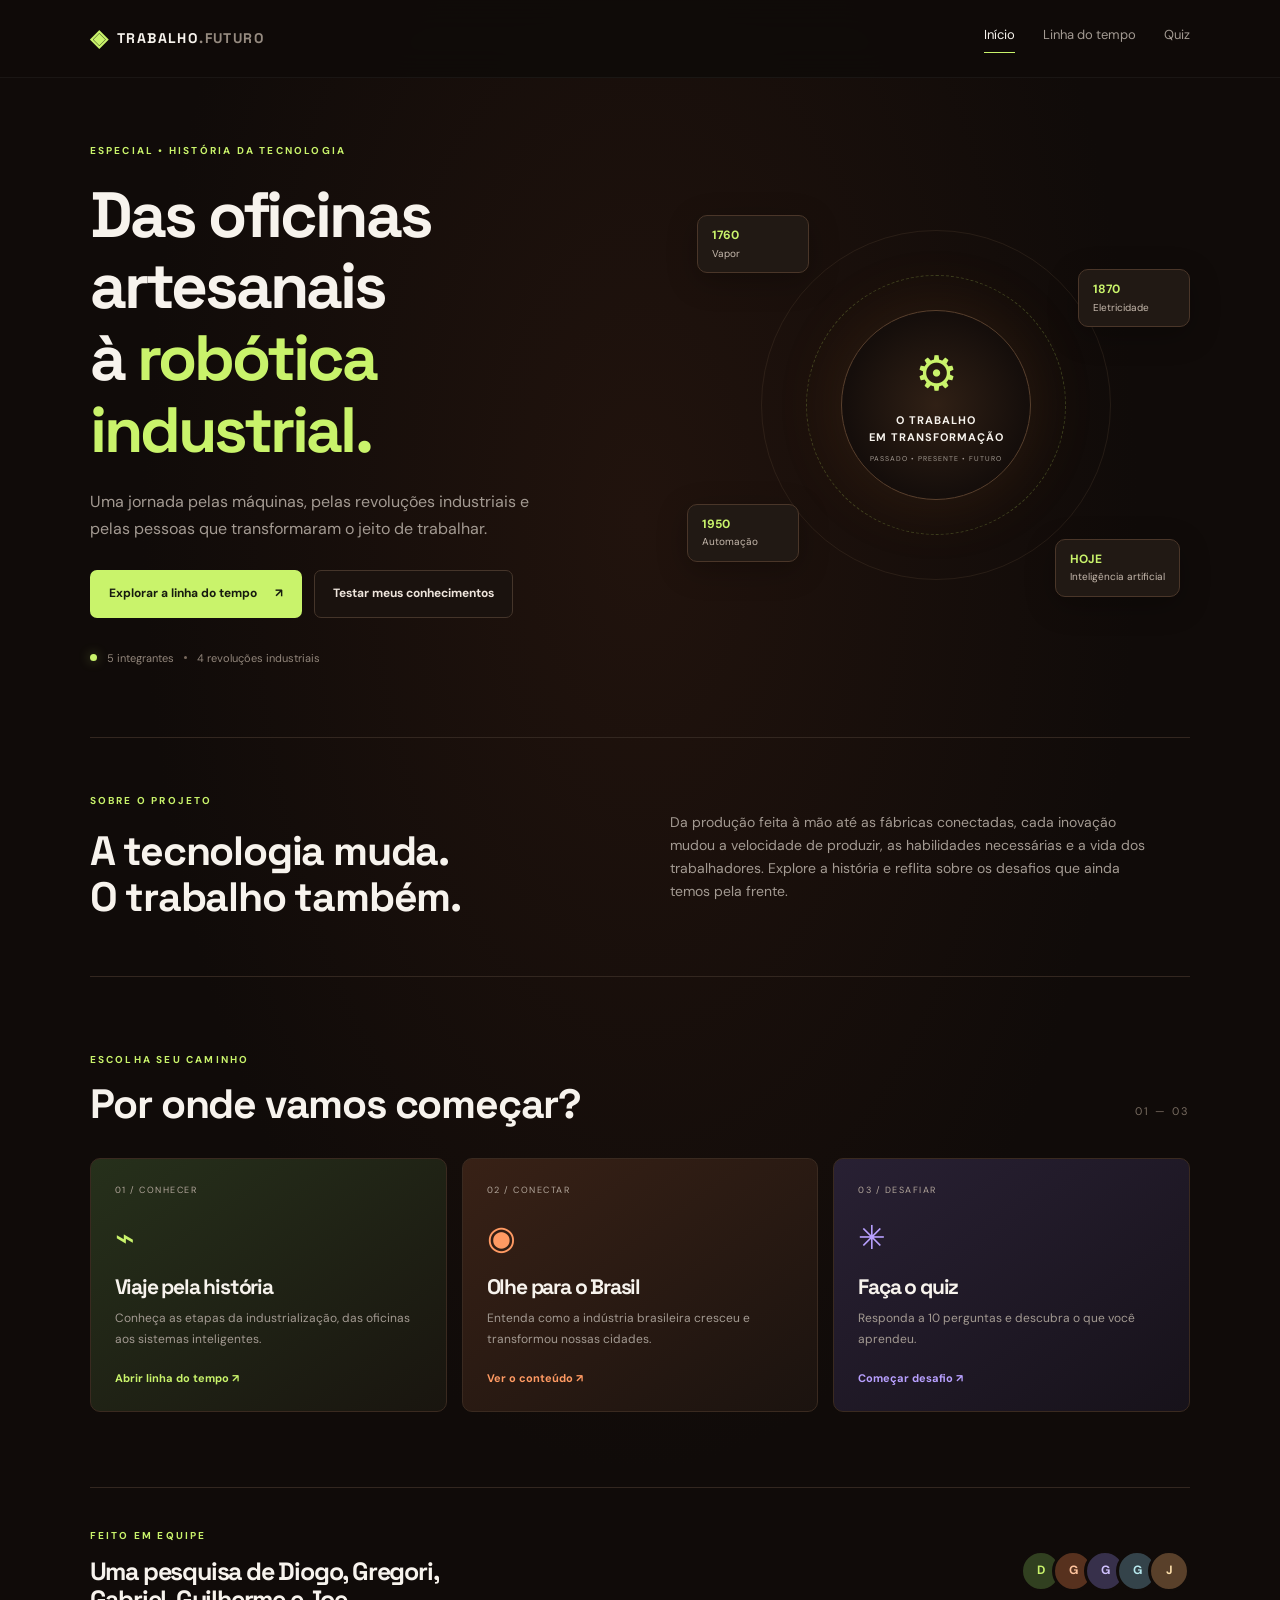
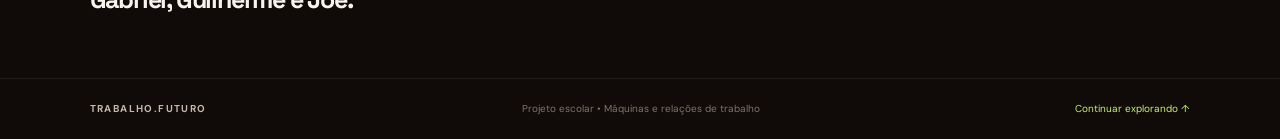
==== site_industrializacao/index.html @ 3a95a301 "fefefefe" ====
<!DOCTYPE html>
<html lang="pt-br">
<head>
<meta charset="UTF-8">
<meta name="viewport" content="width=device-width, initial-scale=1.0">
<title>Da Oficina à Robótica — Início</title>
<link rel="stylesheet" href="css/style.css">
</head>
<body>
<header class="topo">
  <a class="marca" href="index.html"><span class="marca-icone">◈</span> TRABALHO<span class="marca-claro">.FUTURO</span></a>
  <nav><a class="selecionado" href="index.html">Início</a><a href="conteudo.html">Linha do tempo</a><a href="quiz.html">Quiz</a></nav>
</header>
<main>
  <section class="hero">
    <div class="hero-texto">
      <p class="sobrelinha">ESPECIAL • HISTÓRIA DA TECNOLOGIA</p>
      <h1>Das oficinas artesanais<br>à <span>robótica industrial.</span></h1>
      <p class="subtitulo">Uma jornada pelas máquinas, pelas revoluções industriais e pelas pessoas que transformaram o jeito de trabalhar.</p>
      <div class="acoes"><a class="botao principal" href="conteudo.html">Explorar a linha do tempo <span>↗</span></a><a class="botao discreto" href="quiz.html">Testar meus conhecimentos</a></div>
      <div class="mini-info"><span class="ponto-verde"></span> 5 integrantes <i></i> 4 revoluções industriais</div>
    </div>
    <div class="orbita">
      <div class="anel anel-1"></div><div class="anel anel-2"></div>
      <div class="orbita-centro"><span class="simbolo">⚙</span><strong>O TRABALHO<br>EM TRANSFORMAÇÃO</strong><small>PASSADO • PRESENTE • FUTURO</small></div>
      <div class="orbita-item item-a"><b>1760</b><span>Vapor</span></div>
      <div class="orbita-item item-b"><b>1870</b><span>Eletricidade</span></div>
      <div class="orbita-item item-c"><b>1950</b><span>Automação</span></div>
      <div class="orbita-item item-d"><b>HOJE</b><span>Inteligência artificial</span></div>
    </div>
  </section>
  <section class="bloco-intro">
    <div><p class="sobrelinha">SOBRE O PROJETO</p><h2>A tecnologia muda.<br>O trabalho também.</h2></div>
    <p class="texto-longo">Da produção feita à mão até as fábricas conectadas, cada inovação mudou a velocidade de produzir, as habilidades necessárias e a vida dos trabalhadores. Explore a história e reflita sobre os desafios que ainda temos pela frente.</p>
  </section>
  <section class="selecao">
    <div class="secao-titulo"><div><p class="sobrelinha">ESCOLHA SEU CAMINHO</p><h2>Por onde vamos começar?</h2></div><span class="contador">01 — 03</span></div>
    <div class="cards">
      <a class="card card-verde" href="conteudo.html"><span class="card-num">01 / CONHECER</span><span class="card-icone">⌁</span><h3>Viaje pela história</h3><p>Conheça as etapas da industrialização, das oficinas aos sistemas inteligentes.</p><span class="card-link">Abrir linha do tempo ↗</span></a>
      <a class="card card-laranja" href="conteudo.html#brasil"><span class="card-num">02 / CONECTAR</span><span class="card-icone">◉</span><h3>Olhe para o Brasil</h3><p>Entenda como a indústria brasileira cresceu e transformou nossas cidades.</p><span class="card-link">Ver o conteúdo ↗</span></a>
      <a class="card card-roxo" href="quiz.html"><span class="card-num">03 / DESAFIAR</span><span class="card-icone">✳</span><h3>Faça o quiz</h3><p>Responda a 10 perguntas e descubra o que você aprendeu.</p><span class="card-link">Começar desafio ↗</span></a>
    </div>
  </section>
  <section class="equipe-faixa"><div><p class="sobrelinha">FEITO EM EQUIPE</p><h2>Uma pesquisa de Diogo, Gregori,<br>Gabriel, Guilherme e Joe.</h2></div><div class="iniciais"><span>D</span><span>G</span><span>G</span><span>G</span><span>J</span></div></section>
</main>
<footer><span>TRABALHO.FUTURO</span><span>Projeto escolar • Máquinas e relações de trabalho</span><a href="conteudo.html">Continuar explorando ↑</a></footer>
</body>
</html>
---- site_industrializacao/css/style.css ----
@import url('https://fonts.googleapis.com/css2?family=DM+Sans:wght@400;500;600;700&family=Space+Grotesk:wght@400;500;600;700&display=swap');
:root{--bg:#100b09;--panel:#1a1411;--panel2:#211914;--text:#f7f3ed;--muted:#a39a92;--line:#332720;--green:#c9f36b;--orange:#ff9a63;--purple:#b8a0ff}
*{margin:0;padding:0;box-sizing:border-box}
html{scroll-behavior:smooth}
body{background:radial-gradient(ellipse at 50% 30%,#21130d 0%,var(--bg) 55%);color:var(--text);font-family:'DM Sans',sans-serif;line-height:1.65;min-height:100vh}
a{color:inherit;text-decoration:none}
.topo{height:78px;padding:0 7%;display:flex;align-items:center;justify-content:space-between;border-bottom:1px solid #ffffff0c;position:sticky;top:0;background:#100b09ed;backdrop-filter:blur(16px);z-index:10}
.marca{font-family:'Space Grotesk',sans-serif;font-weight:700;letter-spacing:1.4px;font-size:14px;display:flex;align-items:center;gap:8px}
.marca-icone{color:var(--green);font-size:23px}.marca-claro{color:#968b80;margin-left:-7px}
nav{display:flex;gap:28px}nav a{font-size:13px;color:var(--muted);transition:.2s}nav a:hover,nav a.selecionado{color:var(--text)}nav a.selecionado{border-bottom:1px solid var(--green);padding-bottom:7px}
main{width:min(1120px,86%);margin:0 auto}
.hero{min-height:590px;display:grid;grid-template-columns:1.05fr .95fr;align-items:center;gap:30px;padding:65px 0 70px}
.sobrelinha{color:var(--green);font-size:10px;letter-spacing:2.2px;font-weight:700;margin-bottom:20px}
h1,h2,h3{font-family:'Space Grotesk',sans-serif;line-height:1.12;letter-spacing:-1.2px}
.hero h1{font-size:clamp(40px,5vw,65px);letter-spacing:-2.9px}.hero h1 span,.titulo-conteudo h1 span,.quiz-hero h1 span{color:var(--green)}
.subtitulo{color:var(--muted);font-size:16px;max-width:470px;margin:23px 0 28px}
.acoes{display:flex;gap:12px;flex-wrap:wrap}.botao{display:inline-flex;justify-content:center;align-items:center;gap:18px;padding:13px 18px;border-radius:7px;font-size:12px;font-weight:700;cursor:pointer;transition:transform .2s,background .2s,border-color .2s;border:1px solid transparent}.botao:hover{transform:translateY(-3px)}.principal{background:var(--green);color:#171b0f}.principal:hover{background:#dcff91}.discreto{border-color:#45352a;background:#1a120e;color:#eee5dc}.discreto:hover{border-color:#8c745d}.mini-info{display:flex;align-items:center;gap:10px;color:#92867b;font-size:11px;margin-top:31px}.mini-info i{height:3px;width:3px;border-radius:50%;background:#79695d}.ponto-verde{height:7px;width:7px;background:var(--green);border-radius:50%;box-shadow:0 0 12px #c9f36b66}
.orbita{height:420px;position:relative;display:grid;place-items:center}.anel{position:absolute;border:1px solid #65503a3d;border-radius:50%;aspect-ratio:1}.anel-1{width:350px}.anel-2{width:260px;border-style:dashed;border-color:#c9f36b36}.orbita-centro{height:190px;width:190px;border-radius:50%;display:flex;flex-direction:column;align-items:center;justify-content:center;text-align:center;background:radial-gradient(circle,#302015,#150e0b 68%);border:1px solid #59402d;box-shadow:0 0 70px #d7833220}.simbolo{font-size:48px;color:var(--green);line-height:1.2}.orbita-centro strong{font-size:11px;letter-spacing:1px;line-height:1.5;margin-top:10px}.orbita-centro small{font-size:7px;letter-spacing:1px;color:var(--muted);margin-top:8px}.orbita-item{position:absolute;background:#211914;border:1px solid #4a3629;border-radius:10px;padding:10px 14px;display:flex;flex-direction:column;min-width:112px;box-shadow:0 8px 30px #0004}.orbita-item b{font-size:12px;color:var(--green)}.orbita-item span{font-size:10px;color:#c6b9ad}.item-a{top:20px;left:3%}.item-b{top:74px;right:0}.item-c{bottom:53px;left:1%}.item-d{bottom:18px;right:2%}
.bloco-intro{border-top:1px solid var(--line);border-bottom:1px solid var(--line);padding:55px 0;display:grid;grid-template-columns:1fr 1fr;gap:60px;align-items:center}.bloco-intro h2,.secao-titulo h2,.equipe-faixa h2{font-size:clamp(28px,3.4vw,41px)}.texto-longo{color:var(--muted);font-size:14px;max-width:490px}
.selecao{padding:75px 0}.secao-titulo{display:flex;align-items:end;justify-content:space-between;gap:20px}.secao-titulo .sobrelinha{margin-bottom:13px}.contador{font-size:11px;color:#776b60;letter-spacing:2px;padding-bottom:7px}.cards{display:grid;grid-template-columns:repeat(3,1fr);gap:15px;margin-top:30px}.card{padding:24px;border:1px solid #3a2a20;border-radius:10px;min-height:250px;display:flex;flex-direction:column;transition:transform .25s,border-color .25s,background .25s}.card:hover{transform:translateY(-6px);border-color:#74634a}.card-verde{background:linear-gradient(145deg,#26301b,#19150f)}.card-laranja{background:linear-gradient(145deg,#382116,#1b130f)}.card-roxo{background:linear-gradient(145deg,#282033,#17121a)}.card-num{font-size:9px;letter-spacing:1.5px;color:#b2a69b}.card-icone{font-size:33px;margin:14px 0 9px;color:var(--green)}.card-laranja .card-icone{color:var(--orange)}.card-roxo .card-icone{color:var(--purple)}.card h3{font-size:21px;margin-bottom:10px}.card p{color:var(--muted);font-size:12px;line-height:1.7}.card-link{font-size:11px;color:var(--green);font-weight:700;margin-top:auto;padding-top:20px}.card-laranja .card-link{color:var(--orange)}.card-roxo .card-link{color:var(--purple)}
.equipe-faixa{padding:40px 0 65px;border-top:1px solid var(--line);display:flex;justify-content:space-between;align-items:center;gap:30px}.equipe-faixa .sobrelinha{margin-bottom:12px}.equipe-faixa h2{font-size:25px}.iniciais{display:flex;padding-left:10px}.iniciais span{height:42px;width:42px;border:3px solid var(--bg);border-radius:50%;background:#314020;color:var(--green);display:grid;place-items:center;margin-left:-10px;font-size:12px;font-weight:700}.iniciais span:nth-child(2){background:#57311e;color:#ffc49e}.iniciais span:nth-child(3){background:#37304b;color:#d1c2ff}.iniciais span:nth-child(4){background:#34434a;color:#b7e9ee}.iniciais span:nth-child(5){background:#59402a;color:#ffe1ad}
footer{border-top:1px solid #ffffff12;padding:22px 7%;display:flex;justify-content:space-between;gap:20px;color:#7f746a;font-size:10px}footer span:first-child{letter-spacing:1.4px;font-weight:700;color:#c6b8aa}footer a{color:var(--green)}
/* Conteúdo */
.conteudo-main{padding-bottom:80px}.titulo-conteudo{padding:70px 0 36px;max-width:740px}.titulo-conteudo h1,.quiz-hero h1{font-size:clamp(42px,6vw,68px);letter-spacing:-3px}.titulo-conteudo>p:last-child,.quiz-hero>p:not(.sobrelinha){color:var(--muted);max-width:590px;margin-top:18px;font-size:14px}
.filtros{display:flex;gap:8px;flex-wrap:wrap;padding:16px 0 25px;border-bottom:1px solid var(--line)}.filtro{background:#1a1411;border:1px solid #3a2a20;color:#a99d91;border-radius:30px;padding:9px 14px;font:inherit;font-size:11px;cursor:pointer;transition:.2s}.filtro:hover{border-color:#7c674c;color:#fff}.filtro.ativo{background:var(--green);border-color:var(--green);color:#15180f;font-weight:700}
.timeline-cards{padding-top:25px}.etapa{display:grid;grid-template-columns:170px 1fr;gap:22px;padding:28px 0 32px;border-bottom:1px solid var(--line);animation:aparecer .35s ease}.etapa[hidden]{display:none}.etapa-lateral{display:flex;flex-direction:column;gap:8px;padding-top:5px}.etapa-num{font-family:'Space Grotesk',sans-serif;font-size:40px;color:var(--green);line-height:1}.etapa-data{font-size:9px;color:#8c7e71;letter-spacing:1px}.etapa-conteudo{background:linear-gradient(130deg,#1b1410,#15100e);border:1px solid #30231b;border-radius:10px;padding:25px 28px}.etapa-topo{display:flex;justify-content:space-between;align-items:center}.tag{font-size:9px;letter-spacing:1.4px;color:var(--green);background:#c9f36b13;border:1px solid #c9f36b2e;padding:5px 8px;border-radius:4px}.etapa-simbolo{font-size:28px;color:#a98d6a}.etapa h2{font-size:25px;margin:16px 0 12px}.etapa p{color:#b1a69b;font-size:13px;line-height:1.85}.dados{display:grid;grid-template-columns:repeat(3,1fr);gap:12px;margin-top:22px;padding-top:16px;border-top:1px solid #ffffff10}.dados span{font-size:10px;color:#a79a8d}.dados b{display:block;color:#eee3d7;font-size:10px;margin-bottom:3px}.reflexao-final{margin-top:60px;padding:38px;border:1px solid #4a432b;border-radius:10px;background:radial-gradient(ellipse at 90% 10%,#3a3b1c,#1b1710 65%)}.reflexao-final h2{font-size:clamp(27px,4vw,39px);max-width:650px;margin:17px 0}.reflexao-final p{color:var(--muted);font-size:13px;max-width:670px;margin-bottom:22px}.fontes{padding:50px 0 0}.fontes h2{font-size:22px;margin-bottom:17px}.fontes>a{display:block;color:var(--green);font-size:12px;margin:9px 0}.fontes p{font-size:10px;color:#786d63;margin-top:17px}
/* Quiz */
.quiz-main{max-width:850px;padding-bottom:80px}.quiz-hero{padding:70px 0 30px}.quiz-hero .sobrelinha{margin-bottom:18px}.quiz-status{margin-top:28px;max-width:480px}.quiz-status>span{font-size:11px;color:#a99d91}.barra{height:4px;border-radius:8px;background:#35281f;margin-top:10px;overflow:hidden}.barra span{display:block;height:100%;width:0;background:var(--green);transition:width .25s}
.questao{padding:24px 0;border-bottom:1px solid var(--line)}.questao-cabecalho{display:flex;justify-content:space-between;gap:20px;align-items:center;margin-bottom:15px}.questao-num{font-size:10px;letter-spacing:1.4px;color:var(--green)}.questao h2{font-size:19px;letter-spacing:-.4px;margin-top:8px}.questao-pontos{font-size:10px;color:#7d7064;white-space:nowrap}.opcoes{display:grid;grid-template-columns:1fr 1fr;gap:9px}.opcao{display:flex;align-items:center;gap:10px;text-align:left;background:#1a1411;border:1px solid #382920;color:#cfc3b8;padding:13px;border-radius:7px;font:inherit;font-size:12px;cursor:pointer;transition:.2s}.opcao:hover{border-color:#8b795e;background:#241b15}.opcao .letra{height:24px;width:24px;flex-shrink:0;border:1px solid #594739;border-radius:5px;display:grid;place-items:center;font-size:10px;color:#a99a8c}.opcao.escolhida{border-color:var(--green);background:#c9f36b13;color:#fff}.opcao.escolhida .letra{background:var(--green);border-color:var(--green);color:#171b0f}.opcao.correta{border-color:#9dd94c;background:#b3e66a1a}.opcao.errada{border-color:#ff876e;background:#ff876e12}.botao-enviar{margin-top:28px}.resultado-quiz{display:none;margin-top:30px;border:1px solid #4a432b;background:linear-gradient(140deg,#252817,#1a1510);border-radius:10px;padding:30px}.resultado-quiz.visivel{display:block}.resultado-quiz .nota-grande{font-family:'Space Grotesk',sans-serif;font-size:52px;color:var(--green);line-height:1.2}.resultado-quiz h2{font-size:25px;margin:10px 0}.resultado-quiz p{color:var(--muted);font-size:13px}.resultado-quiz .botao{margin-top:18px}.link-voltar{margin-top:30px;font-size:12px;color:var(--green)}.link-voltar a:hover{text-decoration:underline}
@keyframes aparecer{from{opacity:.2;transform:translateY(8px)}to{opacity:1;transform:translateY(0)}}
@media(max-width:760px){.topo{padding:0 5%;height:auto;min-height:72px;flex-wrap:wrap;gap:10px;padding-top:14px;padding-bottom:14px}nav{gap:16px}nav a{font-size:11px}main{width:90%}.hero{grid-template-columns:1fr;padding-top:65px;gap:0}.hero h1{font-size:clamp(39px,10vw,60px)}.orbita{height:350px;max-width:460px;width:100%;margin:0 auto}.anel-1{width:290px}.anel-2{width:220px}.orbita-centro{width:160px;height:160px}.item-a{left:0}.item-b{right:0}.item-c{left:0}.item-d{right:0}.bloco-intro{grid-template-columns:1fr;gap:20px;padding:40px 0}.cards{grid-template-columns:1fr}.card{min-height:220px}.equipe-faixa{align-items:flex-start;flex-direction:column}.etapa{grid-template-columns:1fr;gap:12px}.etapa-lateral{flex-direction:row;align-items:center;gap:13px}.etapa-num{font-size:28px}.etapa-conteudo{padding:20px}.dados{grid-template-columns:1fr;gap:9px}.opcoes{grid-template-columns:1fr}.titulo-conteudo{padding-top:55px}.filtros{gap:6px}.filtro{font-size:10px;padding:8px 11px}.reflexao-final{padding:25px}footer{flex-wrap:wrap;padding:20px 5%}footer span:nth-child(2){order:3;width:100%}}
@media(prefers-reduced-motion:reduce){*,*::before,*::after{scroll-behavior:auto!important;animation:none!important;transition:none!important}}


/* Interação dos quatro cartões da órbita */
.orbita-item{cursor:pointer;z-index:2;text-align:left;font-family:inherit;transition:transform .2s,border-color .2s,background .2s;user-select:none}
.orbita-item:hover,.orbita-item:focus-visible{transform:translateY(-4px) scale(1.035);border-color:var(--green);background:#2b2118;outline:none;box-shadow:0 0 24px #c9f36b16}
.orbita-item:focus-visible{outline:2px solid var(--green);outline-offset:4px}
body.modal-aberto{overflow:hidden}
.janela-revolucao{position:fixed;inset:0;z-index:50;display:none;align-items:center;justify-content:center;padding:22px}
.janela-revolucao.aberta{display:flex}
.janela-fundo{position:absolute;inset:0;background:#050403d9;backdrop-filter:blur(8px);animation:aparecer .2s ease}
.janela-cartao{position:relative;width:min(590px,100%);max-height:88vh;overflow:auto;background:linear-gradient(145deg,#241910,#120d0a 75%);border:1px solid #58432e;border-radius:14px;padding:32px;box-shadow:0 25px 100px #000a;animation:modalSubir .25s ease}
.janela-fechar{position:absolute;right:16px;top:12px;width:36px;height:36px;border:1px solid #49372a;border-radius:50%;background:#201710;color:#fff;font-size:25px;cursor:pointer;line-height:1}
.janela-fechar:hover{border-color:var(--green);color:var(--green)}
.janela-data{display:inline-block;color:var(--green);font-family:'Space Grotesk',sans-serif;font-size:12px;font-weight:700;letter-spacing:1.5px;padding:6px 10px;border:1px solid #c9f36b45;border-radius:5px;background:#c9f36b0d}
.janela-subtitulo{margin-top:18px;color:#a99a8b;font-size:11px;letter-spacing:1px;text-transform:uppercase}
.janela-cartao h2{font-size:clamp(27px,5vw,38px);margin:6px 40px 13px 0}
.janela-texto{font-size:13px;color:#c3b6a9;line-height:1.8;margin-bottom:22px}
.janela-detalhe{padding:14px 0;border-top:1px solid #ffffff12}
.janela-detalhe span{display:block;color:var(--green);font-size:9px;font-weight:700;letter-spacing:1.5px;margin-bottom:5px}
.janela-detalhe p{font-size:12px;color:#d1c5b9;line-height:1.7}
.janela-link{margin-top:18px}
@keyframes modalSubir{from{opacity:0;transform:translateY(12px) scale(.985)}to{opacity:1;transform:translateY(0) scale(1)}}
@media(max-width:760px){.janela-cartao{padding:25px 21px}.janela-revolucao{padding:12px}.orbita-item{min-width:104px;padding:9px 11px}}
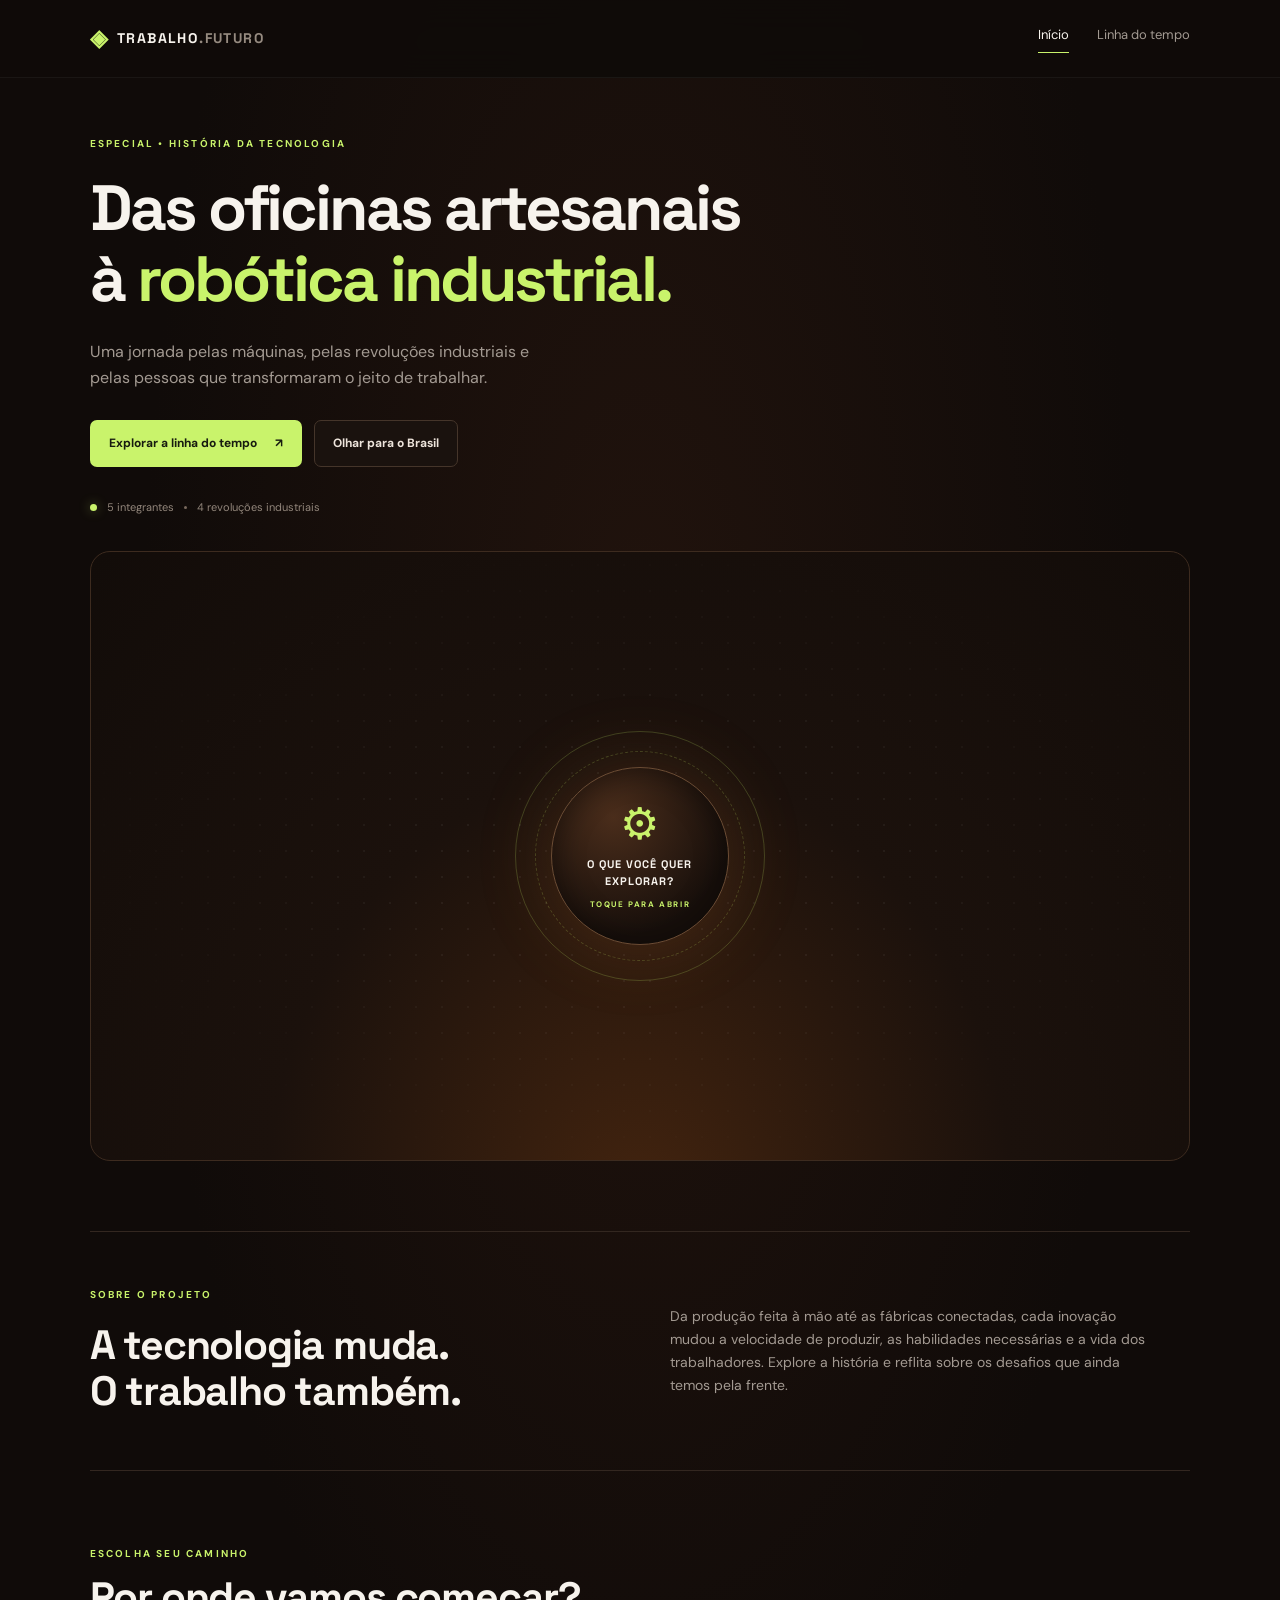
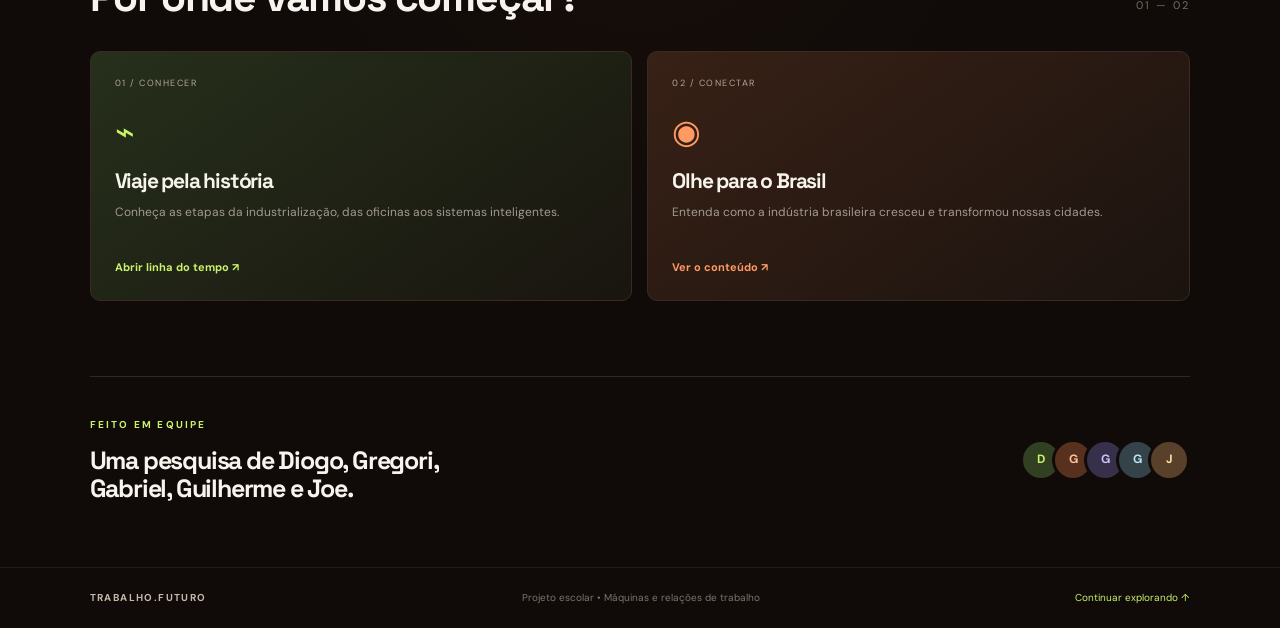
==== commit a008613c: "just calm down, ladys" ====
--- a/site_industrializacao/index.html
+++ b/site_industrializacao/index.html
@@ -1,48 +1,88 @@
 <!DOCTYPE html>
 <html lang="pt-br">
+
 <head>
-<meta charset="UTF-8">
-<meta name="viewport" content="width=device-width, initial-scale=1.0">
-<title>Da Oficina à Robótica — Início</title>
-<link rel="stylesheet" href="css/style.css">
+  <meta charset="UTF-8">
+  <meta name="viewport" content="width=device-width, initial-scale=1.0">
+  <title>Da Oficina à Robótica — Início</title>
+  <link rel="stylesheet" href="css/style.css">
+  <script src="js/script.js" defer></script>
 </head>
+
 <body>
-<header class="topo">
-  <a class="marca" href="index.html"><span class="marca-icone">◈</span> TRABALHO<span class="marca-claro">.FUTURO</span></a>
-  <nav><a class="selecionado" href="index.html">Início</a><a href="conteudo.html">Linha do tempo</a><a href="quiz.html">Quiz</a></nav>
-</header>
-<main>
-  <section class="hero">
-    <div class="hero-texto">
-      <p class="sobrelinha">ESPECIAL • HISTÓRIA DA TECNOLOGIA</p>
-      <h1>Das oficinas artesanais<br>à <span>robótica industrial.</span></h1>
-      <p class="subtitulo">Uma jornada pelas máquinas, pelas revoluções industriais e pelas pessoas que transformaram o jeito de trabalhar.</p>
-      <div class="acoes"><a class="botao principal" href="conteudo.html">Explorar a linha do tempo <span>↗</span></a><a class="botao discreto" href="quiz.html">Testar meus conhecimentos</a></div>
-      <div class="mini-info"><span class="ponto-verde"></span> 5 integrantes <i></i> 4 revoluções industriais</div>
-    </div>
-    <div class="orbita">
-      <div class="anel anel-1"></div><div class="anel anel-2"></div>
-      <div class="orbita-centro"><span class="simbolo">⚙</span><strong>O TRABALHO<br>EM TRANSFORMAÇÃO</strong><small>PASSADO • PRESENTE • FUTURO</small></div>
-      <div class="orbita-item item-a"><b>1760</b><span>Vapor</span></div>
-      <div class="orbita-item item-b"><b>1870</b><span>Eletricidade</span></div>
-      <div class="orbita-item item-c"><b>1950</b><span>Automação</span></div>
-      <div class="orbita-item item-d"><b>HOJE</b><span>Inteligência artificial</span></div>
-    </div>
-  </section>
-  <section class="bloco-intro">
-    <div><p class="sobrelinha">SOBRE O PROJETO</p><h2>A tecnologia muda.<br>O trabalho também.</h2></div>
-    <p class="texto-longo">Da produção feita à mão até as fábricas conectadas, cada inovação mudou a velocidade de produzir, as habilidades necessárias e a vida dos trabalhadores. Explore a história e reflita sobre os desafios que ainda temos pela frente.</p>
-  </section>
-  <section class="selecao">
-    <div class="secao-titulo"><div><p class="sobrelinha">ESCOLHA SEU CAMINHO</p><h2>Por onde vamos começar?</h2></div><span class="contador">01 — 03</span></div>
-    <div class="cards">
-      <a class="card card-verde" href="conteudo.html"><span class="card-num">01 / CONHECER</span><span class="card-icone">⌁</span><h3>Viaje pela história</h3><p>Conheça as etapas da industrialização, das oficinas aos sistemas inteligentes.</p><span class="card-link">Abrir linha do tempo ↗</span></a>
-      <a class="card card-laranja" href="conteudo.html#brasil"><span class="card-num">02 / CONECTAR</span><span class="card-icone">◉</span><h3>Olhe para o Brasil</h3><p>Entenda como a indústria brasileira cresceu e transformou nossas cidades.</p><span class="card-link">Ver o conteúdo ↗</span></a>
-      <a class="card card-roxo" href="quiz.html"><span class="card-num">03 / DESAFIAR</span><span class="card-icone">✳</span><h3>Faça o quiz</h3><p>Responda a 10 perguntas e descubra o que você aprendeu.</p><span class="card-link">Começar desafio ↗</span></a>
-    </div>
-  </section>
-  <section class="equipe-faixa"><div><p class="sobrelinha">FEITO EM EQUIPE</p><h2>Uma pesquisa de Diogo, Gregori,<br>Gabriel, Guilherme e Joe.</h2></div><div class="iniciais"><span>D</span><span>G</span><span>G</span><span>G</span><span>J</span></div></section>
-</main>
-<footer><span>TRABALHO.FUTURO</span><span>Projeto escolar • Máquinas e relações de trabalho</span><a href="conteudo.html">Continuar explorando ↑</a></footer>
+  <header class="topo">
+    <a class="marca" href="index.html"><span class="marca-icone">◈</span> TRABALHO<span
+        class="marca-claro">.FUTURO</span></a>
+    <nav><a class="selecionado" href="index.html">Início</a><a href="conteudo.html">Linha do tempo</a></nav>
+  </header>
+  <main>
+    <section class="hero">
+      <div class="hero-texto">
+        <p class="sobrelinha">ESPECIAL • HISTÓRIA DA TECNOLOGIA</p>
+        <h1>Das oficinas artesanais<br>à <span>robótica industrial.</span></h1>
+        <p class="subtitulo">Uma jornada pelas máquinas, pelas revoluções industriais e pelas pessoas que transformaram
+          o jeito de trabalhar.</p>
+        <div class="acoes"><a class="botao principal" href="conteudo.html">Explorar a linha do tempo
+            <span>↗</span></a><a class="botao discreto" href="conteudo.html#brasil">Olhar para o Brasil</a></div>
+        <div class="mini-info"><span class="ponto-verde"></span> 5 integrantes <i></i> 4 revoluções industriais</div>
+      </div>
+    </section>
+
+    <section class="palco" id="palco" data-estado="inicio"
+      aria-label="Banner interativo: escolha um período da industrialização">
+      <button class="palco-voltar" id="palco-voltar" type="button" hidden>← Voltar</button>
+      <button class="hub" id="hub" type="button" aria-label="Explorar as revoluções industriais">
+        <span class="hub-anel hub-anel-1"></span><span class="hub-anel hub-anel-2"></span>
+        <span class="hub-nucleo"><span class="simbolo">⚙</span><strong>O QUE VOCÊ QUER<br>EXPLORAR?</strong><small>TOQUE
+            PARA ABRIR</small></span>
+      </button>
+      <div class="modelos" id="modelos"></div>
+      <p class="palco-dica" id="palco-dica" hidden>Escolha um período para ver as informações principais</p>
+      <article class="painel" id="painel" aria-live="polite" aria-labelledby="painel-titulo" aria-hidden="true">
+      </article>
+    </section>
+
+    <section class="bloco-intro">
+      <div>
+        <p class="sobrelinha">SOBRE O PROJETO</p>
+        <h2>A tecnologia muda.<br>O trabalho também.</h2>
+      </div>
+      <p class="texto-longo">Da produção feita à mão até as fábricas conectadas, cada inovação mudou a velocidade de
+        produzir, as habilidades necessárias e a vida dos trabalhadores. Explore a história e reflita sobre os desafios
+        que ainda temos pela frente.</p>
+    </section>
+    <section class="selecao">
+      <div class="secao-titulo">
+        <div>
+          <p class="sobrelinha">ESCOLHA SEU CAMINHO</p>
+          <h2>Por onde vamos começar?</h2>
+        </div><span class="contador">01 — 02</span>
+      </div>
+      <div class="cards">
+        <a class="card card-verde" href="conteudo.html"><span class="card-num">01 / CONHECER</span><span
+            class="card-icone">⌁</span>
+          <h3>Viaje pela história</h3>
+          <p>Conheça as etapas da industrialização, das oficinas aos sistemas inteligentes.</p><span
+            class="card-link">Abrir linha do tempo ↗</span>
+        </a>
+        <a class="card card-laranja" href="conteudo.html#brasil"><span class="card-num">02 / CONECTAR</span><span
+            class="card-icone">◉</span>
+          <h3>Olhe para o Brasil</h3>
+          <p>Entenda como a indústria brasileira cresceu e transformou nossas cidades.</p><span class="card-link">Ver o
+            conteúdo ↗</span>
+        </a>
+      </div>
+    </section>
+    <section class="equipe-faixa">
+      <div>
+        <p class="sobrelinha">FEITO EM EQUIPE</p>
+        <h2>Uma pesquisa de Diogo, Gregori,<br>Gabriel, Guilherme e Joe.</h2>
+      </div>
+      <div class="iniciais"><span>D</span><span>G</span><span>G</span><span>G</span><span>J</span></div>
+    </section>
+  </main>
+  <footer><span>TRABALHO.FUTURO</span><span>Projeto escolar • Máquinas e relações de trabalho</span><a
+      href="conteudo.html">Continuar explorando ↑</a></footer>
 </body>
+
 </html>
--- a/site_industrializacao/css/style.css
+++ b/site_industrializacao/css/style.css
@@ -1,55 +1,1331 @@
 @import url('https://fonts.googleapis.com/css2?family=DM+Sans:wght@400;500;600;700&family=Space+Grotesk:wght@400;500;600;700&display=swap');
-:root{--bg:#100b09;--panel:#1a1411;--panel2:#211914;--text:#f7f3ed;--muted:#a39a92;--line:#332720;--green:#c9f36b;--orange:#ff9a63;--purple:#b8a0ff}
-*{margin:0;padding:0;box-sizing:border-box}
-html{scroll-behavior:smooth}
-body{background:radial-gradient(ellipse at 50% 30%,#21130d 0%,var(--bg) 55%);color:var(--text);font-family:'DM Sans',sans-serif;line-height:1.65;min-height:100vh}
-a{color:inherit;text-decoration:none}
-.topo{height:78px;padding:0 7%;display:flex;align-items:center;justify-content:space-between;border-bottom:1px solid #ffffff0c;position:sticky;top:0;background:#100b09ed;backdrop-filter:blur(16px);z-index:10}
-.marca{font-family:'Space Grotesk',sans-serif;font-weight:700;letter-spacing:1.4px;font-size:14px;display:flex;align-items:center;gap:8px}
-.marca-icone{color:var(--green);font-size:23px}.marca-claro{color:#968b80;margin-left:-7px}
-nav{display:flex;gap:28px}nav a{font-size:13px;color:var(--muted);transition:.2s}nav a:hover,nav a.selecionado{color:var(--text)}nav a.selecionado{border-bottom:1px solid var(--green);padding-bottom:7px}
-main{width:min(1120px,86%);margin:0 auto}
-.hero{min-height:590px;display:grid;grid-template-columns:1.05fr .95fr;align-items:center;gap:30px;padding:65px 0 70px}
-.sobrelinha{color:var(--green);font-size:10px;letter-spacing:2.2px;font-weight:700;margin-bottom:20px}
-h1,h2,h3{font-family:'Space Grotesk',sans-serif;line-height:1.12;letter-spacing:-1.2px}
-.hero h1{font-size:clamp(40px,5vw,65px);letter-spacing:-2.9px}.hero h1 span,.titulo-conteudo h1 span,.quiz-hero h1 span{color:var(--green)}
-.subtitulo{color:var(--muted);font-size:16px;max-width:470px;margin:23px 0 28px}
-.acoes{display:flex;gap:12px;flex-wrap:wrap}.botao{display:inline-flex;justify-content:center;align-items:center;gap:18px;padding:13px 18px;border-radius:7px;font-size:12px;font-weight:700;cursor:pointer;transition:transform .2s,background .2s,border-color .2s;border:1px solid transparent}.botao:hover{transform:translateY(-3px)}.principal{background:var(--green);color:#171b0f}.principal:hover{background:#dcff91}.discreto{border-color:#45352a;background:#1a120e;color:#eee5dc}.discreto:hover{border-color:#8c745d}.mini-info{display:flex;align-items:center;gap:10px;color:#92867b;font-size:11px;margin-top:31px}.mini-info i{height:3px;width:3px;border-radius:50%;background:#79695d}.ponto-verde{height:7px;width:7px;background:var(--green);border-radius:50%;box-shadow:0 0 12px #c9f36b66}
-.orbita{height:420px;position:relative;display:grid;place-items:center}.anel{position:absolute;border:1px solid #65503a3d;border-radius:50%;aspect-ratio:1}.anel-1{width:350px}.anel-2{width:260px;border-style:dashed;border-color:#c9f36b36}.orbita-centro{height:190px;width:190px;border-radius:50%;display:flex;flex-direction:column;align-items:center;justify-content:center;text-align:center;background:radial-gradient(circle,#302015,#150e0b 68%);border:1px solid #59402d;box-shadow:0 0 70px #d7833220}.simbolo{font-size:48px;color:var(--green);line-height:1.2}.orbita-centro strong{font-size:11px;letter-spacing:1px;line-height:1.5;margin-top:10px}.orbita-centro small{font-size:7px;letter-spacing:1px;color:var(--muted);margin-top:8px}.orbita-item{position:absolute;background:#211914;border:1px solid #4a3629;border-radius:10px;padding:10px 14px;display:flex;flex-direction:column;min-width:112px;box-shadow:0 8px 30px #0004}.orbita-item b{font-size:12px;color:var(--green)}.orbita-item span{font-size:10px;color:#c6b9ad}.item-a{top:20px;left:3%}.item-b{top:74px;right:0}.item-c{bottom:53px;left:1%}.item-d{bottom:18px;right:2%}
-.bloco-intro{border-top:1px solid var(--line);border-bottom:1px solid var(--line);padding:55px 0;display:grid;grid-template-columns:1fr 1fr;gap:60px;align-items:center}.bloco-intro h2,.secao-titulo h2,.equipe-faixa h2{font-size:clamp(28px,3.4vw,41px)}.texto-longo{color:var(--muted);font-size:14px;max-width:490px}
-.selecao{padding:75px 0}.secao-titulo{display:flex;align-items:end;justify-content:space-between;gap:20px}.secao-titulo .sobrelinha{margin-bottom:13px}.contador{font-size:11px;color:#776b60;letter-spacing:2px;padding-bottom:7px}.cards{display:grid;grid-template-columns:repeat(3,1fr);gap:15px;margin-top:30px}.card{padding:24px;border:1px solid #3a2a20;border-radius:10px;min-height:250px;display:flex;flex-direction:column;transition:transform .25s,border-color .25s,background .25s}.card:hover{transform:translateY(-6px);border-color:#74634a}.card-verde{background:linear-gradient(145deg,#26301b,#19150f)}.card-laranja{background:linear-gradient(145deg,#382116,#1b130f)}.card-roxo{background:linear-gradient(145deg,#282033,#17121a)}.card-num{font-size:9px;letter-spacing:1.5px;color:#b2a69b}.card-icone{font-size:33px;margin:14px 0 9px;color:var(--green)}.card-laranja .card-icone{color:var(--orange)}.card-roxo .card-icone{color:var(--purple)}.card h3{font-size:21px;margin-bottom:10px}.card p{color:var(--muted);font-size:12px;line-height:1.7}.card-link{font-size:11px;color:var(--green);font-weight:700;margin-top:auto;padding-top:20px}.card-laranja .card-link{color:var(--orange)}.card-roxo .card-link{color:var(--purple)}
-.equipe-faixa{padding:40px 0 65px;border-top:1px solid var(--line);display:flex;justify-content:space-between;align-items:center;gap:30px}.equipe-faixa .sobrelinha{margin-bottom:12px}.equipe-faixa h2{font-size:25px}.iniciais{display:flex;padding-left:10px}.iniciais span{height:42px;width:42px;border:3px solid var(--bg);border-radius:50%;background:#314020;color:var(--green);display:grid;place-items:center;margin-left:-10px;font-size:12px;font-weight:700}.iniciais span:nth-child(2){background:#57311e;color:#ffc49e}.iniciais span:nth-child(3){background:#37304b;color:#d1c2ff}.iniciais span:nth-child(4){background:#34434a;color:#b7e9ee}.iniciais span:nth-child(5){background:#59402a;color:#ffe1ad}
-footer{border-top:1px solid #ffffff12;padding:22px 7%;display:flex;justify-content:space-between;gap:20px;color:#7f746a;font-size:10px}footer span:first-child{letter-spacing:1.4px;font-weight:700;color:#c6b8aa}footer a{color:var(--green)}
+
+:root {
+  --bg: #100b09;
+  --panel: #1a1411;
+  --panel2: #211914;
+  --text: #f7f3ed;
+  --muted: #a39a92;
+  --line: #332720;
+  --green: #c9f36b;
+  --orange: #ff9a63;
+  --purple: #b8a0ff
+}
+
+* {
+  margin: 0;
+  padding: 0;
+  box-sizing: border-box
+}
+
+html {
+  scroll-behavior: smooth
+}
+
+body {
+  background: radial-gradient(ellipse at 50% 30%, #21130d 0%, var(--bg) 55%);
+  color: var(--text);
+  font-family: 'DM Sans', sans-serif;
+  line-height: 1.65;
+  min-height: 100vh
+}
+
+a {
+  color: inherit;
+  text-decoration: none
+}
+
+.topo {
+  height: 78px;
+  padding: 0 7%;
+  display: flex;
+  align-items: center;
+  justify-content: space-between;
+  border-bottom: 1px solid #ffffff0c;
+  position: sticky;
+  top: 0;
+  background: #100b09ed;
+  backdrop-filter: blur(16px);
+  z-index: 10
+}
+
+.marca {
+  font-family: 'Space Grotesk', sans-serif;
+  font-weight: 700;
+  letter-spacing: 1.4px;
+  font-size: 14px;
+  display: flex;
+  align-items: center;
+  gap: 8px
+}
+
+.marca-icone {
+  color: var(--green);
+  font-size: 23px
+}
+
+.marca-claro {
+  color: #968b80;
+  margin-left: -7px
+}
+
+nav {
+  display: flex;
+  gap: 28px
+}
+
+nav a {
+  font-size: 13px;
+  color: var(--muted);
+  transition: .2s
+}
+
+nav a:hover,
+nav a.selecionado {
+  color: var(--text)
+}
+
+nav a.selecionado {
+  border-bottom: 1px solid var(--green);
+  padding-bottom: 7px
+}
+
+main {
+  width: min(1120px, 86%);
+  margin: 0 auto
+}
+
+.hero {
+  display: block;
+  padding: 58px 0 34px
+}
+
+.sobrelinha {
+  color: var(--green);
+  font-size: 10px;
+  letter-spacing: 2.2px;
+  font-weight: 700;
+  margin-bottom: 20px
+}
+
+h1,
+h2,
+h3 {
+  font-family: 'Space Grotesk', sans-serif;
+  line-height: 1.12;
+  letter-spacing: -1.2px
+}
+
+.hero h1 {
+  font-size: clamp(40px, 5vw, 65px);
+  letter-spacing: -2.9px
+}
+
+.hero h1 span,
+.titulo-conteudo h1 span {
+  color: var(--green)
+}
+
+.subtitulo {
+  color: var(--muted);
+  font-size: 16px;
+  max-width: 470px;
+  margin: 23px 0 28px
+}
+
+.acoes {
+  display: flex;
+  gap: 12px;
+  flex-wrap: wrap
+}
+
+.botao {
+  display: inline-flex;
+  justify-content: center;
+  align-items: center;
+  gap: 18px;
+  padding: 13px 18px;
+  border-radius: 7px;
+  font-size: 12px;
+  font-weight: 700;
+  cursor: pointer;
+  transition: transform .2s, background .2s, border-color .2s;
+  border: 1px solid transparent
+}
+
+.botao:hover {
+  transform: translateY(-3px)
+}
+
+.principal {
+  background: var(--green);
+  color: #171b0f
+}
+
+.principal:hover {
+  background: #dcff91
+}
+
+.discreto {
+  border-color: #45352a;
+  background: #1a120e;
+  color: #eee5dc
+}
+
+.discreto:hover {
+  border-color: #8c745d
+}
+
+.mini-info {
+  display: flex;
+  align-items: center;
+  gap: 10px;
+  color: #92867b;
+  font-size: 11px;
+  margin-top: 31px
+}
+
+.mini-info i {
+  height: 3px;
+  width: 3px;
+  border-radius: 50%;
+  background: #79695d
+}
+
+.ponto-verde {
+  height: 7px;
+  width: 7px;
+  background: var(--green);
+  border-radius: 50%;
+  box-shadow: 0 0 12px #c9f36b66
+}
+
+.bloco-intro {
+  border-top: 1px solid var(--line);
+  border-bottom: 1px solid var(--line);
+  padding: 55px 0;
+  display: grid;
+  grid-template-columns: 1fr 1fr;
+  gap: 60px;
+  align-items: center
+}
+
+.bloco-intro h2,
+.secao-titulo h2,
+.equipe-faixa h2 {
+  font-size: clamp(28px, 3.4vw, 41px)
+}
+
+.texto-longo {
+  color: var(--muted);
+  font-size: 14px;
+  max-width: 490px
+}
+
+.selecao {
+  padding: 75px 0
+}
+
+.secao-titulo {
+  display: flex;
+  align-items: end;
+  justify-content: space-between;
+  gap: 20px
+}
+
+.secao-titulo .sobrelinha {
+  margin-bottom: 13px
+}
+
+.contador {
+  font-size: 11px;
+  color: #776b60;
+  letter-spacing: 2px;
+  padding-bottom: 7px
+}
+
+.cards {
+  display: grid;
+  grid-template-columns: repeat(2, 1fr);
+  gap: 15px;
+  margin-top: 30px
+}
+
+.card {
+  padding: 24px;
+  border: 1px solid #3a2a20;
+  border-radius: 10px;
+  min-height: 250px;
+  display: flex;
+  flex-direction: column;
+  transition: transform .25s, border-color .25s, background .25s
+}
+
+.card:hover {
+  transform: translateY(-6px);
+  border-color: #74634a
+}
+
+.card-verde {
+  background: linear-gradient(145deg, #26301b, #19150f)
+}
+
+.card-laranja {
+  background: linear-gradient(145deg, #382116, #1b130f)
+}
+
+.card-num {
+  font-size: 9px;
+  letter-spacing: 1.5px;
+  color: #b2a69b
+}
+
+.card-icone {
+  font-size: 33px;
+  margin: 14px 0 9px;
+  color: var(--green)
+}
+
+.card-laranja .card-icone {
+  color: var(--orange)
+}
+
+.card h3 {
+  font-size: 21px;
+  margin-bottom: 10px
+}
+
+.card p {
+  color: var(--muted);
+  font-size: 12px;
+  line-height: 1.7
+}
+
+.card-link {
+  font-size: 11px;
+  color: var(--green);
+  font-weight: 700;
+  margin-top: auto;
+  padding-top: 20px
+}
+
+.card-laranja .card-link {
+  color: var(--orange)
+}
+
+.equipe-faixa {
+  padding: 40px 0 65px;
+  border-top: 1px solid var(--line);
+  display: flex;
+  justify-content: space-between;
+  align-items: center;
+  gap: 30px
+}
+
+.equipe-faixa .sobrelinha {
+  margin-bottom: 12px
+}
+
+.equipe-faixa h2 {
+  font-size: 25px
+}
+
+.iniciais {
+  display: flex;
+  padding-left: 10px
+}
+
+.iniciais span {
+  height: 42px;
+  width: 42px;
+  border: 3px solid var(--bg);
+  border-radius: 50%;
+  background: #314020;
+  color: var(--green);
+  display: grid;
+  place-items: center;
+  margin-left: -10px;
+  font-size: 12px;
+  font-weight: 700
+}
+
+.iniciais span:nth-child(2) {
+  background: #57311e;
+  color: #ffc49e
+}
+
+.iniciais span:nth-child(3) {
+  background: #37304b;
+  color: #d1c2ff
+}
+
+.iniciais span:nth-child(4) {
+  background: #34434a;
+  color: #b7e9ee
+}
+
+.iniciais span:nth-child(5) {
+  background: #59402a;
+  color: #ffe1ad
+}
+
+footer {
+  border-top: 1px solid #ffffff12;
+  padding: 22px 7%;
+  display: flex;
+  justify-content: space-between;
+  gap: 20px;
+  color: #7f746a;
+  font-size: 10px
+}
+
+footer span:first-child {
+  letter-spacing: 1.4px;
+  font-weight: 700;
+  color: #c6b8aa
+}
+
+footer a {
+  color: var(--green)
+}
+
 /* Conteúdo */
-.conteudo-main{padding-bottom:80px}.titulo-conteudo{padding:70px 0 36px;max-width:740px}.titulo-conteudo h1,.quiz-hero h1{font-size:clamp(42px,6vw,68px);letter-spacing:-3px}.titulo-conteudo>p:last-child,.quiz-hero>p:not(.sobrelinha){color:var(--muted);max-width:590px;margin-top:18px;font-size:14px}
-.filtros{display:flex;gap:8px;flex-wrap:wrap;padding:16px 0 25px;border-bottom:1px solid var(--line)}.filtro{background:#1a1411;border:1px solid #3a2a20;color:#a99d91;border-radius:30px;padding:9px 14px;font:inherit;font-size:11px;cursor:pointer;transition:.2s}.filtro:hover{border-color:#7c674c;color:#fff}.filtro.ativo{background:var(--green);border-color:var(--green);color:#15180f;font-weight:700}
-.timeline-cards{padding-top:25px}.etapa{display:grid;grid-template-columns:170px 1fr;gap:22px;padding:28px 0 32px;border-bottom:1px solid var(--line);animation:aparecer .35s ease}.etapa[hidden]{display:none}.etapa-lateral{display:flex;flex-direction:column;gap:8px;padding-top:5px}.etapa-num{font-family:'Space Grotesk',sans-serif;font-size:40px;color:var(--green);line-height:1}.etapa-data{font-size:9px;color:#8c7e71;letter-spacing:1px}.etapa-conteudo{background:linear-gradient(130deg,#1b1410,#15100e);border:1px solid #30231b;border-radius:10px;padding:25px 28px}.etapa-topo{display:flex;justify-content:space-between;align-items:center}.tag{font-size:9px;letter-spacing:1.4px;color:var(--green);background:#c9f36b13;border:1px solid #c9f36b2e;padding:5px 8px;border-radius:4px}.etapa-simbolo{font-size:28px;color:#a98d6a}.etapa h2{font-size:25px;margin:16px 0 12px}.etapa p{color:#b1a69b;font-size:13px;line-height:1.85}.dados{display:grid;grid-template-columns:repeat(3,1fr);gap:12px;margin-top:22px;padding-top:16px;border-top:1px solid #ffffff10}.dados span{font-size:10px;color:#a79a8d}.dados b{display:block;color:#eee3d7;font-size:10px;margin-bottom:3px}.reflexao-final{margin-top:60px;padding:38px;border:1px solid #4a432b;border-radius:10px;background:radial-gradient(ellipse at 90% 10%,#3a3b1c,#1b1710 65%)}.reflexao-final h2{font-size:clamp(27px,4vw,39px);max-width:650px;margin:17px 0}.reflexao-final p{color:var(--muted);font-size:13px;max-width:670px;margin-bottom:22px}.fontes{padding:50px 0 0}.fontes h2{font-size:22px;margin-bottom:17px}.fontes>a{display:block;color:var(--green);font-size:12px;margin:9px 0}.fontes p{font-size:10px;color:#786d63;margin-top:17px}
-/* Quiz */
-.quiz-main{max-width:850px;padding-bottom:80px}.quiz-hero{padding:70px 0 30px}.quiz-hero .sobrelinha{margin-bottom:18px}.quiz-status{margin-top:28px;max-width:480px}.quiz-status>span{font-size:11px;color:#a99d91}.barra{height:4px;border-radius:8px;background:#35281f;margin-top:10px;overflow:hidden}.barra span{display:block;height:100%;width:0;background:var(--green);transition:width .25s}
-.questao{padding:24px 0;border-bottom:1px solid var(--line)}.questao-cabecalho{display:flex;justify-content:space-between;gap:20px;align-items:center;margin-bottom:15px}.questao-num{font-size:10px;letter-spacing:1.4px;color:var(--green)}.questao h2{font-size:19px;letter-spacing:-.4px;margin-top:8px}.questao-pontos{font-size:10px;color:#7d7064;white-space:nowrap}.opcoes{display:grid;grid-template-columns:1fr 1fr;gap:9px}.opcao{display:flex;align-items:center;gap:10px;text-align:left;background:#1a1411;border:1px solid #382920;color:#cfc3b8;padding:13px;border-radius:7px;font:inherit;font-size:12px;cursor:pointer;transition:.2s}.opcao:hover{border-color:#8b795e;background:#241b15}.opcao .letra{height:24px;width:24px;flex-shrink:0;border:1px solid #594739;border-radius:5px;display:grid;place-items:center;font-size:10px;color:#a99a8c}.opcao.escolhida{border-color:var(--green);background:#c9f36b13;color:#fff}.opcao.escolhida .letra{background:var(--green);border-color:var(--green);color:#171b0f}.opcao.correta{border-color:#9dd94c;background:#b3e66a1a}.opcao.errada{border-color:#ff876e;background:#ff876e12}.botao-enviar{margin-top:28px}.resultado-quiz{display:none;margin-top:30px;border:1px solid #4a432b;background:linear-gradient(140deg,#252817,#1a1510);border-radius:10px;padding:30px}.resultado-quiz.visivel{display:block}.resultado-quiz .nota-grande{font-family:'Space Grotesk',sans-serif;font-size:52px;color:var(--green);line-height:1.2}.resultado-quiz h2{font-size:25px;margin:10px 0}.resultado-quiz p{color:var(--muted);font-size:13px}.resultado-quiz .botao{margin-top:18px}.link-voltar{margin-top:30px;font-size:12px;color:var(--green)}.link-voltar a:hover{text-decoration:underline}
-@keyframes aparecer{from{opacity:.2;transform:translateY(8px)}to{opacity:1;transform:translateY(0)}}
-@media(max-width:760px){.topo{padding:0 5%;height:auto;min-height:72px;flex-wrap:wrap;gap:10px;padding-top:14px;padding-bottom:14px}nav{gap:16px}nav a{font-size:11px}main{width:90%}.hero{grid-template-columns:1fr;padding-top:65px;gap:0}.hero h1{font-size:clamp(39px,10vw,60px)}.orbita{height:350px;max-width:460px;width:100%;margin:0 auto}.anel-1{width:290px}.anel-2{width:220px}.orbita-centro{width:160px;height:160px}.item-a{left:0}.item-b{right:0}.item-c{left:0}.item-d{right:0}.bloco-intro{grid-template-columns:1fr;gap:20px;padding:40px 0}.cards{grid-template-columns:1fr}.card{min-height:220px}.equipe-faixa{align-items:flex-start;flex-direction:column}.etapa{grid-template-columns:1fr;gap:12px}.etapa-lateral{flex-direction:row;align-items:center;gap:13px}.etapa-num{font-size:28px}.etapa-conteudo{padding:20px}.dados{grid-template-columns:1fr;gap:9px}.opcoes{grid-template-columns:1fr}.titulo-conteudo{padding-top:55px}.filtros{gap:6px}.filtro{font-size:10px;padding:8px 11px}.reflexao-final{padding:25px}footer{flex-wrap:wrap;padding:20px 5%}footer span:nth-child(2){order:3;width:100%}}
-@media(prefers-reduced-motion:reduce){*,*::before,*::after{scroll-behavior:auto!important;animation:none!important;transition:none!important}}
-
-
-/* Interação dos quatro cartões da órbita */
-.orbita-item{cursor:pointer;z-index:2;text-align:left;font-family:inherit;transition:transform .2s,border-color .2s,background .2s;user-select:none}
-.orbita-item:hover,.orbita-item:focus-visible{transform:translateY(-4px) scale(1.035);border-color:var(--green);background:#2b2118;outline:none;box-shadow:0 0 24px #c9f36b16}
-.orbita-item:focus-visible{outline:2px solid var(--green);outline-offset:4px}
-body.modal-aberto{overflow:hidden}
-.janela-revolucao{position:fixed;inset:0;z-index:50;display:none;align-items:center;justify-content:center;padding:22px}
-.janela-revolucao.aberta{display:flex}
-.janela-fundo{position:absolute;inset:0;background:#050403d9;backdrop-filter:blur(8px);animation:aparecer .2s ease}
-.janela-cartao{position:relative;width:min(590px,100%);max-height:88vh;overflow:auto;background:linear-gradient(145deg,#241910,#120d0a 75%);border:1px solid #58432e;border-radius:14px;padding:32px;box-shadow:0 25px 100px #000a;animation:modalSubir .25s ease}
-.janela-fechar{position:absolute;right:16px;top:12px;width:36px;height:36px;border:1px solid #49372a;border-radius:50%;background:#201710;color:#fff;font-size:25px;cursor:pointer;line-height:1}
-.janela-fechar:hover{border-color:var(--green);color:var(--green)}
-.janela-data{display:inline-block;color:var(--green);font-family:'Space Grotesk',sans-serif;font-size:12px;font-weight:700;letter-spacing:1.5px;padding:6px 10px;border:1px solid #c9f36b45;border-radius:5px;background:#c9f36b0d}
-.janela-subtitulo{margin-top:18px;color:#a99a8b;font-size:11px;letter-spacing:1px;text-transform:uppercase}
-.janela-cartao h2{font-size:clamp(27px,5vw,38px);margin:6px 40px 13px 0}
-.janela-texto{font-size:13px;color:#c3b6a9;line-height:1.8;margin-bottom:22px}
-.janela-detalhe{padding:14px 0;border-top:1px solid #ffffff12}
-.janela-detalhe span{display:block;color:var(--green);font-size:9px;font-weight:700;letter-spacing:1.5px;margin-bottom:5px}
-.janela-detalhe p{font-size:12px;color:#d1c5b9;line-height:1.7}
-.janela-link{margin-top:18px}
-@keyframes modalSubir{from{opacity:0;transform:translateY(12px) scale(.985)}to{opacity:1;transform:translateY(0) scale(1)}}
-@media(max-width:760px){.janela-cartao{padding:25px 21px}.janela-revolucao{padding:12px}.orbita-item{min-width:104px;padding:9px 11px}}
+.conteudo-main {
+  padding-bottom: 80px
+}
+
+.titulo-conteudo {
+  padding: 70px 0 36px;
+  max-width: 740px
+}
+
+.titulo-conteudo h1 {
+  font-size: clamp(42px, 6vw, 68px);
+  letter-spacing: -3px
+}
+
+.titulo-conteudo>p:last-child {
+  color: var(--muted);
+  max-width: 590px;
+  margin-top: 18px;
+  font-size: 14px
+}
+
+.filtros {
+  display: flex;
+  gap: 8px;
+  flex-wrap: wrap;
+  padding: 16px 0 25px;
+  border-bottom: 1px solid var(--line)
+}
+
+.filtro {
+  background: #1a1411;
+  border: 1px solid #3a2a20;
+  color: #a99d91;
+  border-radius: 30px;
+  padding: 9px 14px;
+  font: inherit;
+  font-size: 11px;
+  cursor: pointer;
+  transition: .2s
+}
+
+.filtro:hover {
+  border-color: #7c674c;
+  color: #fff
+}
+
+.filtro.ativo {
+  background: var(--green);
+  border-color: var(--green);
+  color: #15180f;
+  font-weight: 700
+}
+
+.timeline-cards {
+  padding-top: 25px
+}
+
+.etapa {
+  display: grid;
+  grid-template-columns: 170px 1fr;
+  gap: 22px;
+  padding: 28px 0 32px;
+  border-bottom: 1px solid var(--line);
+  animation: aparecer .35s ease
+}
+
+.etapa[hidden] {
+  display: none
+}
+
+.etapa-lateral {
+  display: flex;
+  flex-direction: column;
+  gap: 8px;
+  padding-top: 5px
+}
+
+.etapa-num {
+  font-family: 'Space Grotesk', sans-serif;
+  font-size: 40px;
+  color: var(--green);
+  line-height: 1
+}
+
+.etapa-data {
+  font-size: 9px;
+  color: #8c7e71;
+  letter-spacing: 1px
+}
+
+.etapa-conteudo {
+  background: linear-gradient(130deg, #1b1410, #15100e);
+  border: 1px solid #30231b;
+  border-radius: 10px;
+  padding: 25px 28px
+}
+
+.etapa-topo {
+  display: flex;
+  justify-content: space-between;
+  align-items: center
+}
+
+.tag {
+  font-size: 9px;
+  letter-spacing: 1.4px;
+  color: var(--green);
+  background: #c9f36b13;
+  border: 1px solid #c9f36b2e;
+  padding: 5px 8px;
+  border-radius: 4px
+}
+
+.etapa-simbolo {
+  font-size: 28px;
+  color: #a98d6a
+}
+
+.etapa h2 {
+  font-size: 25px;
+  margin: 16px 0 12px
+}
+
+.etapa p {
+  color: #b1a69b;
+  font-size: 13px;
+  line-height: 1.85
+}
+
+.dados {
+  display: grid;
+  grid-template-columns: repeat(3, 1fr);
+  gap: 12px;
+  margin-top: 22px;
+  padding-top: 16px;
+  border-top: 1px solid #ffffff10
+}
+
+.dados span {
+  font-size: 10px;
+  color: #a79a8d
+}
+
+.dados b {
+  display: block;
+  color: #eee3d7;
+  font-size: 10px;
+  margin-bottom: 3px
+}
+
+.reflexao-final {
+  margin-top: 60px;
+  padding: 38px;
+  border: 1px solid #4a432b;
+  border-radius: 10px;
+  background: radial-gradient(ellipse at 90% 10%, #3a3b1c, #1b1710 65%)
+}
+
+.reflexao-final h2 {
+  font-size: clamp(27px, 4vw, 39px);
+  max-width: 650px;
+  margin: 17px 0
+}
+
+.reflexao-final p {
+  color: var(--muted);
+  font-size: 13px;
+  max-width: 670px;
+  margin-bottom: 22px
+}
+
+.fontes {
+  padding: 50px 0 0
+}
+
+.fontes h2 {
+  font-size: 22px;
+  margin-bottom: 17px
+}
+
+.fontes>a {
+  display: block;
+  color: var(--green);
+  font-size: 12px;
+  margin: 9px 0
+}
+
+.fontes p {
+  font-size: 10px;
+  color: #786d63;
+  margin-top: 17px
+}
+
+@keyframes aparecer {
+  from {
+    opacity: .2;
+    transform: translateY(8px)
+  }
+
+  to {
+    opacity: 1;
+    transform: translateY(0)
+  }
+}
+
+@media(max-width:760px) {
+  .topo {
+    padding: 0 5%;
+    height: auto;
+    min-height: 72px;
+    flex-wrap: wrap;
+    gap: 10px;
+    padding-top: 14px;
+    padding-bottom: 14px
+  }
+
+  nav {
+    gap: 16px
+  }
+
+  nav a {
+    font-size: 11px
+  }
+
+  main {
+    width: 90%
+  }
+
+  .hero {
+    padding-top: 50px
+  }
+
+  .hero h1 {
+    font-size: clamp(39px, 10vw, 60px)
+  }
+
+  .bloco-intro {
+    grid-template-columns: 1fr;
+    gap: 20px;
+    padding: 40px 0
+  }
+
+  .cards {
+    grid-template-columns: 1fr
+  }
+
+  .card {
+    min-height: 220px
+  }
+
+  .equipe-faixa {
+    align-items: flex-start;
+    flex-direction: column
+  }
+
+  .etapa {
+    grid-template-columns: 1fr;
+    gap: 12px
+  }
+
+  .etapa-lateral {
+    flex-direction: row;
+    align-items: center;
+    gap: 13px
+  }
+
+  .etapa-num {
+    font-size: 28px
+  }
+
+  .etapa-conteudo {
+    padding: 20px
+  }
+
+  .dados {
+    grid-template-columns: 1fr;
+    gap: 9px
+  }
+
+  .titulo-conteudo {
+    padding-top: 55px
+  }
+
+  .filtros {
+    gap: 6px
+  }
+
+  .filtro {
+    font-size: 10px;
+    padding: 8px 11px
+  }
+
+  .reflexao-final {
+    padding: 25px
+  }
+
+  footer {
+    flex-wrap: wrap;
+    padding: 20px 5%
+  }
+
+  footer span:nth-child(2) {
+    order: 3;
+    width: 100%
+  }
+}
+
+@media(prefers-reduced-motion:reduce) {
+
+  *,
+  *::before,
+  *::after {
+    scroll-behavior: auto !important;
+    animation: none !important;
+    transition: none !important
+  }
+}
+
+/* ============ Banner interativo (palco) ============ */
+.palco {
+  position: relative;
+  height: 610px;
+  margin: 0 0 70px;
+  border: 1px solid #3d2b1f;
+  border-radius: 20px;
+  overflow: hidden;
+  background: radial-gradient(ellipse at 50% 108%, #43240f 0%, #1b110c 48%, #120c09 100%);
+  isolation: isolate
+}
+
+.palco::before {
+  content: "";
+  position: absolute;
+  inset: 0;
+  background-image: radial-gradient(#ffffff0d 1px, transparent 1.2px);
+  background-size: 26px 26px;
+  mask-image: radial-gradient(ellipse at center, #000 30%, transparent 78%);
+  -webkit-mask-image: radial-gradient(ellipse at center, #000 30%, transparent 78%);
+  z-index: -1
+}
+
+.palco-voltar {
+  position: absolute;
+  top: 18px;
+  left: 20px;
+  z-index: 6;
+  display: inline-flex;
+  align-items: center;
+  gap: 8px;
+  padding: 10px 16px;
+  border-radius: 30px;
+  border: 1px solid #5a4533;
+  background: #201710e6;
+  color: #f1e8de;
+  font: inherit;
+  font-size: 12px;
+  font-weight: 700;
+  cursor: pointer;
+  backdrop-filter: blur(8px);
+  transition: border-color .2s, color .2s, transform .2s
+}
+
+.palco-voltar:hover,
+.palco-voltar:focus-visible {
+  border-color: var(--green);
+  color: var(--green);
+  transform: translateX(-3px);
+  outline: none
+}
+
+.palco-voltar[hidden] {
+  display: none
+}
+
+/* botão central */
+.hub {
+  position: absolute;
+  left: 50%;
+  top: 50%;
+  width: 250px;
+  height: 250px;
+  margin: -125px 0 0 -125px;
+  border: 0;
+  background: none;
+  color: inherit;
+  font: inherit;
+  cursor: pointer;
+  display: grid;
+  place-items: center;
+  transition: opacity .45s, transform .55s cubic-bezier(.6, 0, .2, 1);
+  z-index: 3
+}
+
+.hub-anel {
+  position: absolute;
+  border-radius: 50%;
+  aspect-ratio: 1;
+  border: 1px solid #c9f36b33
+}
+
+.hub-anel-1 {
+  width: 250px;
+  animation: pulsar 3.2s ease-out infinite
+}
+
+.hub-anel-2 {
+  width: 210px;
+  border-style: dashed;
+  animation: girar 24s linear infinite
+}
+
+.hub-nucleo {
+  width: 178px;
+  height: 178px;
+  border-radius: 50%;
+  display: flex;
+  flex-direction: column;
+  align-items: center;
+  justify-content: center;
+  text-align: center;
+  background: radial-gradient(circle at 35% 28%, #4a2d1b, #170f0b 70%);
+  border: 1px solid #6b4c34;
+  box-shadow: 0 0 80px #e0833a2e, inset 0 0 30px #00000066;
+  transition: transform .25s, border-color .25s, box-shadow .25s
+}
+
+.hub:hover .hub-nucleo,
+.hub:focus-visible .hub-nucleo {
+  transform: scale(1.07);
+  border-color: var(--green);
+  box-shadow: 0 0 90px #c9f36b30, inset 0 0 30px #00000066
+}
+
+.hub:focus-visible {
+  outline: none
+}
+
+.hub .simbolo {
+  font-size: 44px;
+  color: var(--green);
+  line-height: 1.1;
+  display: block
+}
+
+.hub strong {
+  font-size: 11px;
+  letter-spacing: 1px;
+  line-height: 1.5;
+  margin-top: 8px;
+  font-family: 'Space Grotesk', sans-serif
+}
+
+.hub small {
+  font-size: 8px;
+  letter-spacing: 1.6px;
+  color: var(--green);
+  margin-top: 9px;
+  font-weight: 700
+}
+
+.palco:not([data-estado="inicio"]) .hub {
+  opacity: 0;
+  transform: scale(.35);
+  pointer-events: none;
+  visibility: hidden;
+  transition: opacity .35s, transform .45s, visibility 0s .45s
+}
+
+/* modelos */
+.modelos {
+  position: absolute;
+  inset: 0
+}
+
+.modelo {
+  --cor: #c9f36b;
+  position: absolute;
+  left: calc(50% - 79px);
+  top: calc(50% - 100px);
+  width: 158px;
+  padding: 0;
+  border: 0;
+  background: none;
+  color: inherit;
+  font: inherit;
+  cursor: pointer;
+  display: flex;
+  flex-direction: column;
+  align-items: center;
+  gap: 10px;
+  opacity: 0;
+  visibility: hidden;
+  pointer-events: none;
+  transform: scale(.15);
+  transform-origin: center;
+  transition: left .65s cubic-bezier(.2, .9, .25, 1) var(--d), top .65s cubic-bezier(.2, .9, .25, 1) var(--d), transform .6s cubic-bezier(.2, .9, .25, 1) var(--d), opacity .4s var(--d), visibility 0s .6s;
+  -webkit-tap-highlight-color: transparent
+}
+
+.modelo:focus-visible {
+  outline: none
+}
+
+.palco[data-estado="aberto"] .modelo {
+  left: var(--x);
+  top: var(--y);
+  opacity: 1;
+  visibility: visible;
+  pointer-events: auto;
+  transform: scale(1);
+  transition: left .65s cubic-bezier(.2, .9, .25, 1) var(--d), top .65s cubic-bezier(.2, .9, .25, 1) var(--d), transform .6s cubic-bezier(.2, .9, .25, 1) var(--d), opacity .4s var(--d), visibility 0s 0s
+}
+
+.modelo-flutua {
+  display: block;
+  animation: flutuar 5.5s ease-in-out var(--f) infinite
+}
+
+.modelo-arte {
+  display: grid;
+  place-items: center;
+  width: 150px;
+  height: 150px;
+  border-radius: 26px;
+  color: var(--cor);
+  background: radial-gradient(circle at 50% 38%, color-mix(in srgb, var(--cor) 24%, #1c130e) 0%, #1a110c 70%);
+  border: 1px solid color-mix(in srgb, var(--cor) 34%, #2a1c14);
+  box-shadow: 0 18px 38px #0007, 0 0 40px color-mix(in srgb, var(--cor) 14%, transparent);
+  transition: transform .18s ease-out, box-shadow .25s, border-color .25s;
+  will-change: transform
+}
+
+.modelo-arte svg {
+  width: 96px;
+  height: 96px;
+  filter: drop-shadow(0 6px 10px #0008);
+  transform: translateZ(30px)
+}
+
+.modelo:hover .modelo-arte,
+.modelo:focus-visible .modelo-arte {
+  border-color: var(--cor);
+  box-shadow: 0 22px 46px #000a, 0 0 56px color-mix(in srgb, var(--cor) 28%, transparent)
+}
+
+.modelo-rotulo {
+  display: inline-flex;
+  align-items: center;
+  gap: 9px;
+  padding: 7px 12px;
+  border-radius: 30px;
+  border: 1px solid #4a392c;
+  background: #1f1610e8;
+  font-size: 11px;
+  font-weight: 600;
+  color: #efe5da;
+  white-space: nowrap;
+  transition: border-color .2s, color .2s
+}
+
+.modelo-rotulo i {
+  width: 11px;
+  height: 11px;
+  border-radius: 50%;
+  border: 1.5px solid #8b7a6a;
+  transition: .2s
+}
+
+.modelo:hover .modelo-rotulo,
+.modelo:focus-visible .modelo-rotulo {
+  border-color: var(--cor);
+  color: #fff
+}
+
+.modelo:hover .modelo-rotulo i,
+.modelo:focus-visible .modelo-rotulo i {
+  border-color: var(--cor);
+  background: var(--cor)
+}
+
+/* modelo escolhido: os outros somem */
+.palco[data-estado="detalhe"] .modelo:not(.escolhido) {
+  opacity: 0;
+  visibility: hidden;
+  pointer-events: none;
+  transform: scale(.4);
+  transition: transform .4s, opacity .3s, visibility 0s .35s
+}
+
+.palco[data-estado="detalhe"] .modelo.escolhido {
+  left: 5%;
+  top: 50%;
+  opacity: 1;
+  visibility: visible;
+  pointer-events: none;
+  transform: translateY(-50%) scale(1.5);
+  transform-origin: left center;
+  transition: left .6s cubic-bezier(.2, .9, .25, 1), top .6s cubic-bezier(.2, .9, .25, 1), transform .6s cubic-bezier(.2, .9, .25, 1)
+}
+
+.palco[data-estado="detalhe"] .modelo.escolhido .modelo-rotulo i {
+  border-color: var(--cor);
+  background: var(--cor)
+}
+
+.palco-dica {
+  position: absolute;
+  left: 0;
+  right: 0;
+  bottom: 16px;
+  text-align: center;
+  font-size: 11px;
+  letter-spacing: 1.2px;
+  color: #9a8c7f;
+  text-transform: uppercase;
+  animation: aparecer .6s ease .5s both
+}
+
+.palco-dica[hidden] {
+  display: none
+}
+
+/* painel de informações */
+.painel {
+  --cor: #c9f36b;
+  position: absolute;
+  left: 36%;
+  right: 3%;
+  top: 5%;
+  bottom: 5%;
+  overflow: auto;
+  padding: 30px 32px;
+  border-radius: 16px;
+  border: 1px solid color-mix(in srgb, var(--cor) 28%, #3a2a20);
+  background: linear-gradient(150deg, #241910ee, #120d0af2 78%);
+  box-shadow: 0 20px 70px #000a;
+  opacity: 0;
+  visibility: hidden;
+  transform: translateX(34px);
+  transition: opacity .3s, transform .3s, visibility 0s .3s;
+  scrollbar-width: thin;
+  scrollbar-color: #4a392c transparent
+}
+
+.palco[data-estado="detalhe"] .painel {
+  opacity: 1;
+  visibility: visible;
+  transform: none;
+  transition: opacity .5s .4s, transform .55s cubic-bezier(.2, .9, .25, 1) .4s, visibility 0s .4s
+}
+
+.painel-data {
+  display: inline-block;
+  color: var(--cor);
+  font-family: 'Space Grotesk', sans-serif;
+  font-size: 12px;
+  font-weight: 700;
+  letter-spacing: 1.5px;
+  padding: 6px 10px;
+  border: 1px solid color-mix(in srgb, var(--cor) 40%, transparent);
+  border-radius: 5px;
+  background: color-mix(in srgb, var(--cor) 9%, transparent)
+}
+
+.painel-sub {
+  margin-top: 16px;
+  color: #a99a8b;
+  font-size: 11px;
+  letter-spacing: 1px;
+  text-transform: uppercase
+}
+
+.painel h3 {
+  font-size: clamp(25px, 3.2vw, 36px);
+  margin: 5px 0 12px;
+  letter-spacing: -1.2px
+}
+
+.painel-texto {
+  font-size: 13px;
+  color: #c9bcaf;
+  line-height: 1.8;
+  max-width: 620px
+}
+
+.painel-destaques {
+  display: grid;
+  grid-template-columns: repeat(3, 1fr);
+  gap: 10px;
+  margin: 20px 0
+}
+
+.painel-destaques div {
+  padding: 12px 14px;
+  border-radius: 10px;
+  background: #ffffff08;
+  border: 1px solid #ffffff12
+}
+
+.painel-destaques span {
+  display: block;
+  font-size: 9px;
+  letter-spacing: 1.3px;
+  color: #8f8173;
+  text-transform: uppercase
+}
+
+.painel-destaques b {
+  display: block;
+  font-size: 13px;
+  color: var(--cor);
+  margin-top: 3px;
+  font-family: 'Space Grotesk', sans-serif;
+  line-height: 1.35
+}
+
+.painel-blocos {
+  display: grid;
+  grid-template-columns: repeat(3, 1fr);
+  gap: 18px;
+  padding-top: 16px;
+  border-top: 1px solid #ffffff12
+}
+
+.painel-blocos span {
+  display: block;
+  color: var(--cor);
+  font-size: 9px;
+  font-weight: 700;
+  letter-spacing: 1.5px;
+  margin-bottom: 6px
+}
+
+.painel-blocos p {
+  font-size: 12px;
+  color: #d1c5b9;
+  line-height: 1.7
+}
+
+.painel-rodape {
+  display: flex;
+  align-items: center;
+  justify-content: space-between;
+  gap: 16px;
+  flex-wrap: wrap;
+  margin-top: 20px;
+  padding-top: 16px;
+  border-top: 1px solid #ffffff12
+}
+
+.painel-marcos {
+  display: flex;
+  gap: 7px;
+  flex-wrap: wrap
+}
+
+.painel-marcos em {
+  font-style: normal;
+  font-size: 10px;
+  color: #cbbfb3;
+  padding: 5px 10px;
+  border: 1px solid #4a392c;
+  border-radius: 30px;
+  background: #1c140f
+}
+
+@keyframes flutuar {
+
+  0%,
+  100% {
+    transform: translateY(0)
+  }
+
+  50% {
+    transform: translateY(-9px)
+  }
+}
+
+@keyframes pulsar {
+  0% {
+    transform: scale(.82);
+    opacity: .9
+  }
+
+  100% {
+    transform: scale(1.22);
+    opacity: 0
+  }
+}
+
+@keyframes girar {
+  to {
+    transform: rotate(360deg)
+  }
+}
+
+@media(max-width:900px) {
+  .palco {
+    height: 640px
+  }
+
+  .painel {
+    left: 39%;
+    padding: 24px 22px
+  }
+
+  .painel-destaques,
+  .painel-blocos {
+    grid-template-columns: 1fr
+  }
+
+  .modelo {
+    width: 130px;
+    left: calc(50% - 65px)
+  }
+
+  .modelo-arte {
+    width: 122px;
+    height: 122px;
+    border-radius: 22px
+  }
+
+  .modelo-arte svg {
+    width: 78px;
+    height: 78px
+  }
+
+  .modelo-rotulo {
+    font-size: 10px;
+    padding: 6px 10px
+  }
+}
+
+@media(max-width:760px) {
+  .palco {
+    height: auto;
+    min-height: 440px;
+    padding: 68px 16px 26px;
+    margin-bottom: 50px
+  }
+
+  .hub {
+    position: relative;
+    left: auto;
+    top: auto;
+    margin: 30px auto
+  }
+
+  .modelos {
+    position: static;
+    display: none;
+    grid-template-columns: 1fr 1fr;
+    gap: 20px 10px
+  }
+
+  .palco:not([data-estado="inicio"]) .hub {
+    display: none
+  }
+
+  .palco[data-estado="aberto"] .modelos {
+    display: grid
+  }
+
+  .palco[data-estado="detalhe"] .modelos {
+    display: block
+  }
+
+  .modelo {
+    position: relative;
+    left: auto !important;
+    top: auto !important;
+    width: 100%;
+    margin: 0;
+    transform: none;
+    opacity: 0;
+    visibility: hidden
+  }
+
+  .palco[data-estado="aberto"] .modelo {
+    left: auto;
+    top: auto;
+    opacity: 1;
+    visibility: visible;
+    transform: none;
+    animation: aparecer .5s ease both
+  }
+
+  .palco[data-estado="detalhe"] .modelo:not(.escolhido) {
+    display: none
+  }
+
+  .palco[data-estado="detalhe"] .modelo.escolhido {
+    position: relative;
+    left: auto;
+    top: auto;
+    transform: none;
+    margin: 0 auto 18px;
+    width: 130px
+  }
+
+  .palco[data-estado="detalhe"] .modelo.escolhido .modelo-arte {
+    width: 122px;
+    height: 122px
+  }
+
+  .painel {
+    position: relative;
+    left: auto;
+    right: auto;
+    top: auto;
+    bottom: auto;
+    display: none;
+    transform: none;
+    padding: 22px 18px;
+    overflow: visible
+  }
+
+  .palco[data-estado="detalhe"] .painel {
+    display: block;
+    transition: none
+  }
+
+  .palco-dica {
+    position: static;
+    margin-top: 18px
+  }
+
+  .modelo-flutua {
+    animation-duration: 6s
+  }
+}
+
+@media(prefers-reduced-motion:reduce) {
+
+  .modelo-flutua,
+  .hub-anel {
+    animation: none !important
+  }
+}
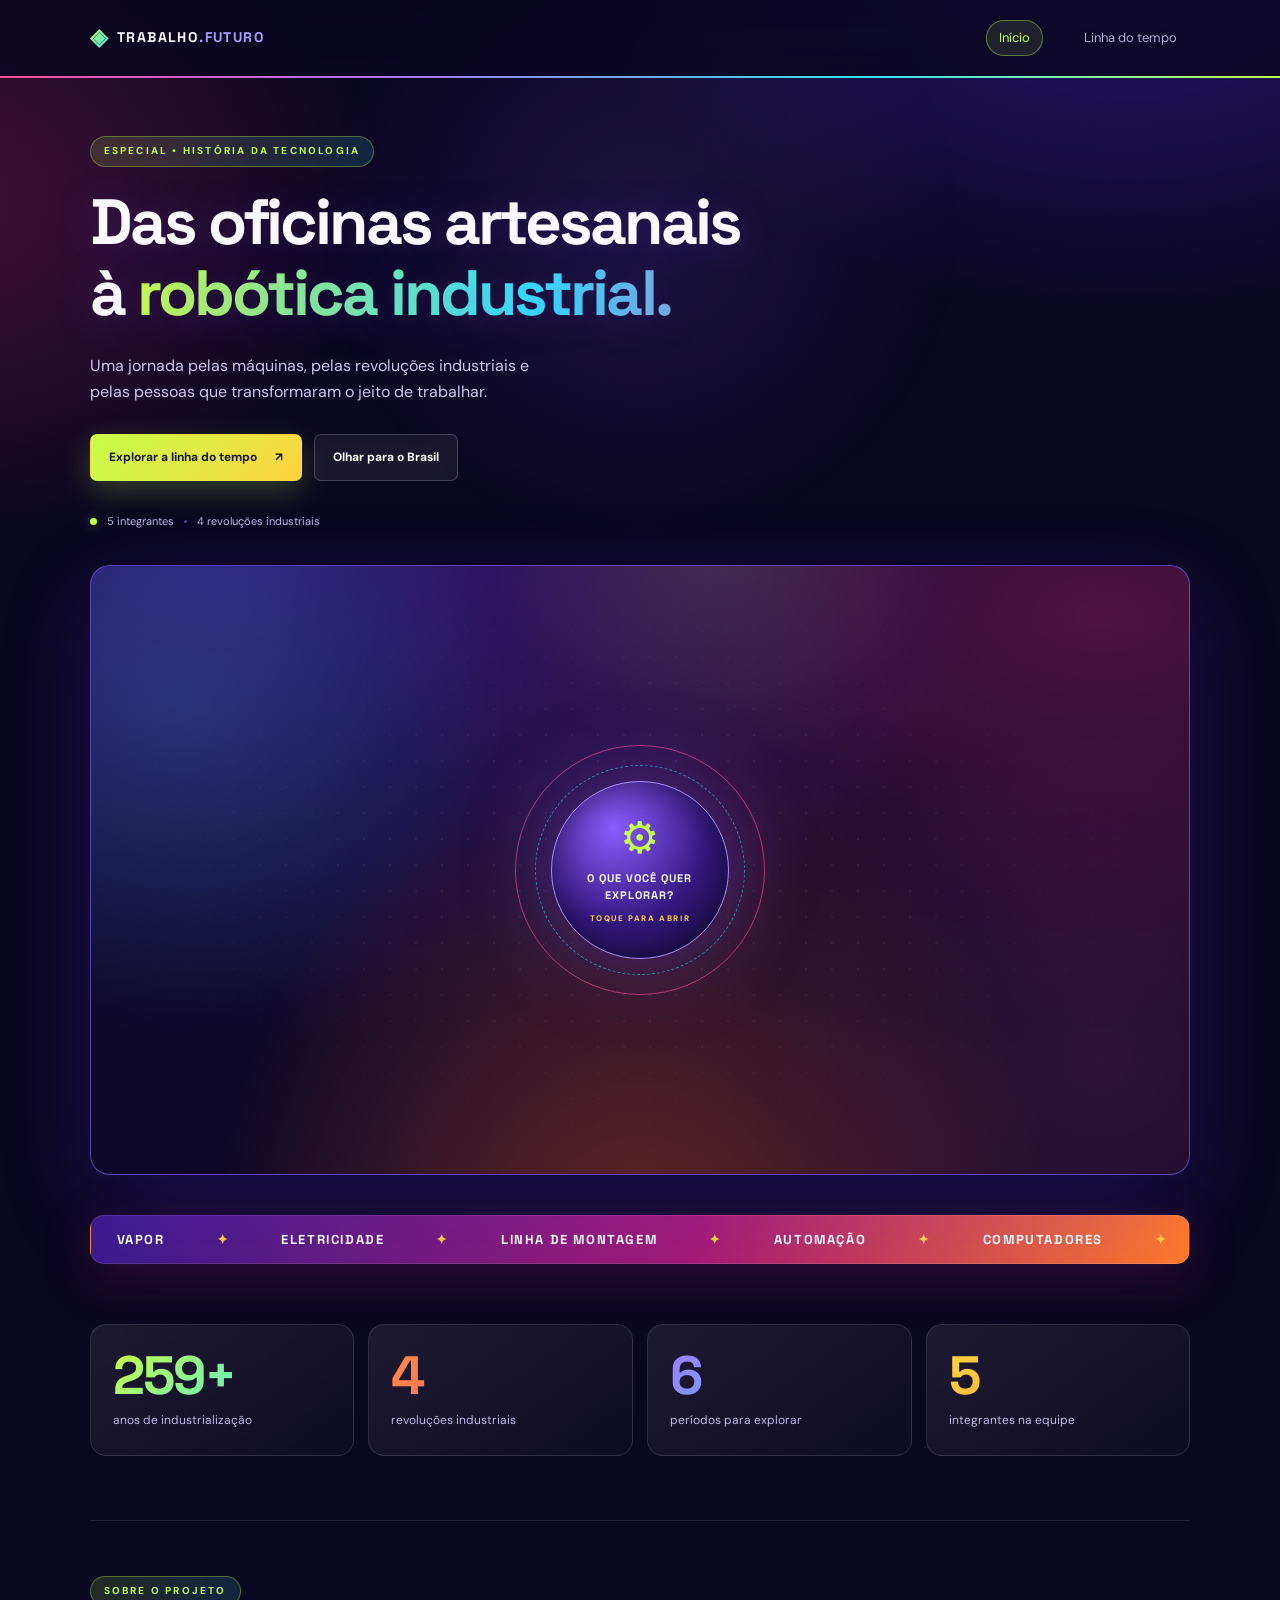
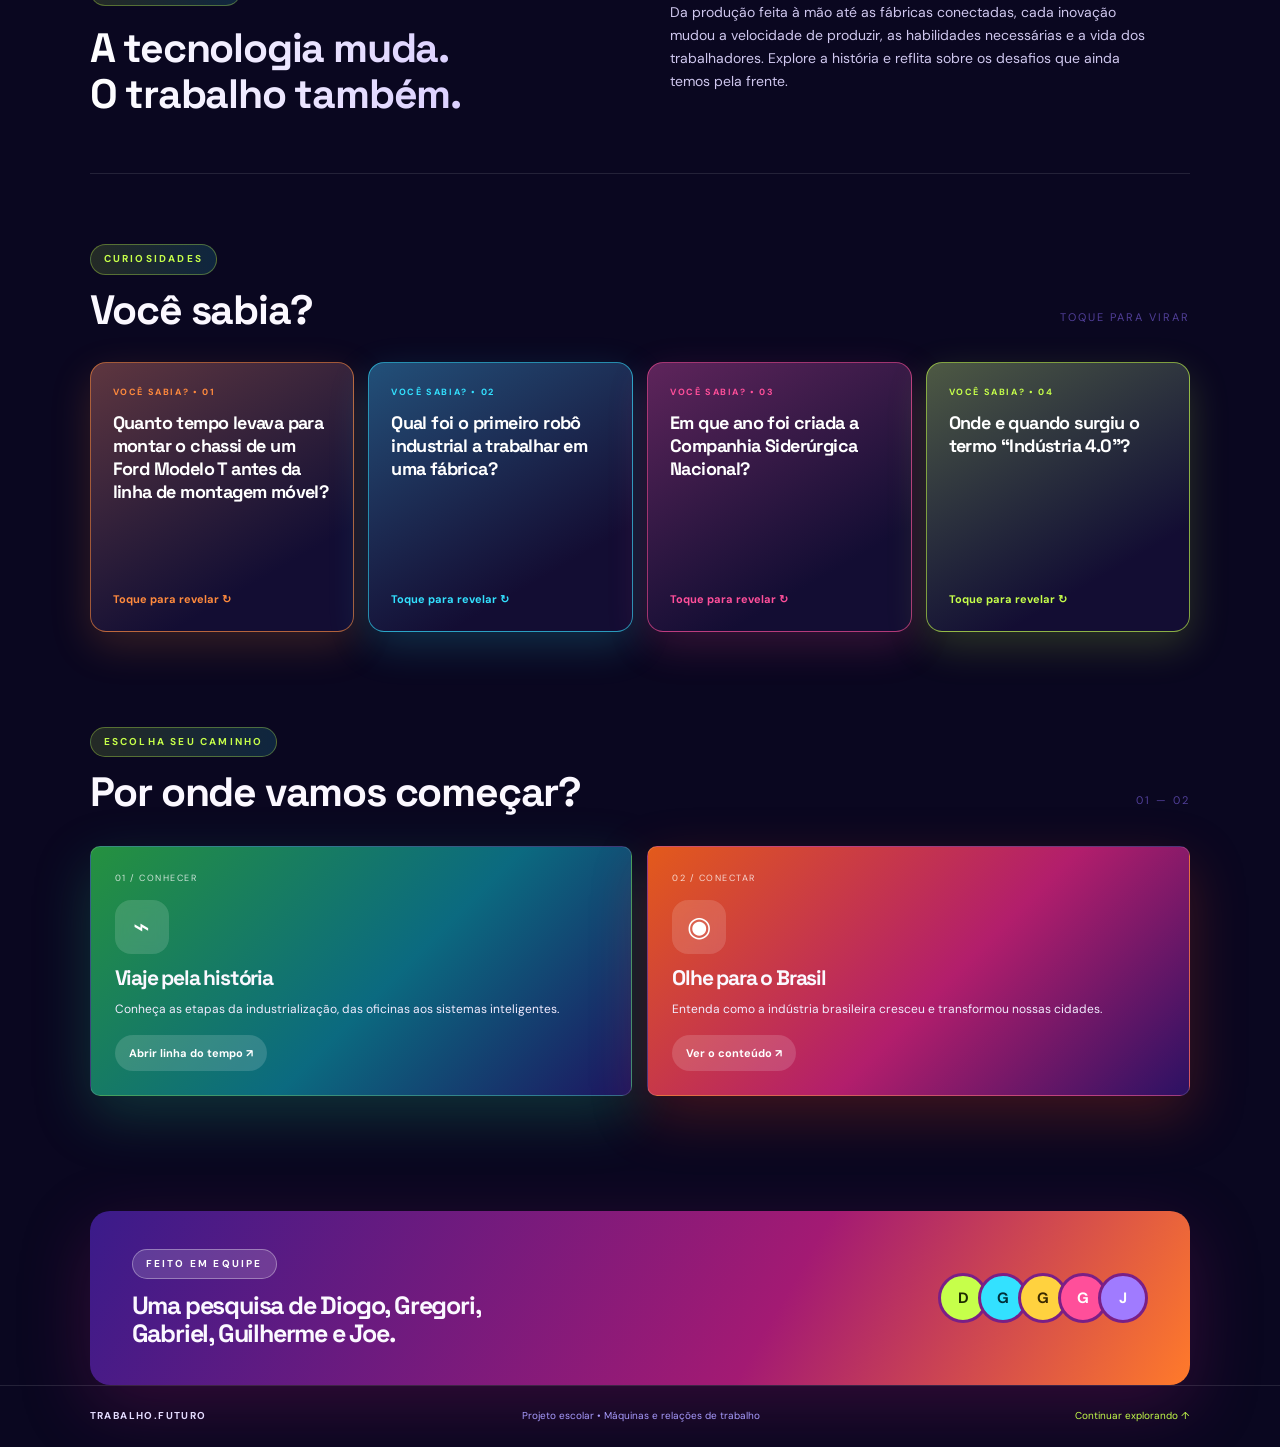
==== commit 392be06f: "v4" ====
--- a/site_industrializacao/index.html
+++ b/site_industrializacao/index.html
@@ -42,6 +42,21 @@
       </article>
     </section>
 
+    <div class="faixa-ticker revelar" aria-hidden="true">
+      <div class="ticker-trilho"><span>Vapor</span><span>Eletricidade</span><span>Linha de
+          montagem</span><span>Automação</span><span>Computadores</span><span>Robótica</span><span>Internet das
+          coisas</span><span>Inteligência
+          artificial</span><span>Trabalho</span><span>Futuro</span><span>Vapor</span><span>Eletricidade</span><span>Linha
+          de montagem</span><span>Automação</span><span>Computadores</span><span>Robótica</span><span>Internet das
+          coisas</span><span>Inteligência artificial</span><span>Trabalho</span><span>Futuro</span></div>
+    </div>
+
+    <section class="stats" aria-label="O projeto em números">
+      <div class="stat revelar"><b data-alvo="260" data-sufixo="+">260+</b><span>anos de industrialização</span></div>
+      <div class="stat revelar" style="--atraso:90ms"><b data-alvo="4">4</b><span>revoluções industriais</span></div>
+      <div class="stat revelar" style="--atraso:180ms"><b data-alvo="6">6</b><span>períodos para explorar</span></div>
+      <div class="stat revelar" style="--atraso:270ms"><b data-alvo="5">5</b><span>integrantes na equipe</span></div>
+    </section>
     <section class="bloco-intro">
       <div>
         <p class="sobrelinha">SOBRE O PROJETO</p>
@@ -51,6 +66,36 @@
         produzir, as habilidades necessárias e a vida dos trabalhadores. Explore a história e reflita sobre os desafios
         que ainda temos pela frente.</p>
     </section>
+    <section class="curiosidades">
+      <div class="secao-titulo revelar">
+        <div>
+          <p class="sobrelinha">CURIOSIDADES</p>
+          <h2>Você sabia?</h2>
+        </div><span class="contador">TOQUE PARA VIRAR</span>
+      </div>
+      <div class="flips"><button class="flip revelar" type="button" aria-pressed="false" style="--atraso:0ms"><span
+            class="flip-in"><span class="flip-frente"><small>VOCÊ SABIA? • 01</small><b>Quanto tempo levava para montar
+                o chassi de um Ford Modelo T antes da linha de montagem móvel?</b><em>Toque para revelar
+                ↻</em></span><span class="flip-verso"><small>1913 • FORD</small><b>Mais de 12 horas</b><span
+                class="txt">Com a linha de montagem móvel, esse tempo caiu para cerca de 1h30, e o carro ficou muito
+                mais barato.</span></span></span></button><button class="flip revelar" type="button"
+          aria-pressed="false" style="--atraso:90ms"><span class="flip-in"><span class="flip-frente"><small>VOCÊ SABIA?
+                • 02</small><b>Qual foi o primeiro robô industrial a trabalhar em uma fábrica?</b><em>Toque para revelar
+                ↻</em></span><span class="flip-verso"><small>1961 • ESTADOS UNIDOS</small><b>Unimate</b><span
+                class="txt">Instalado em uma fábrica da General Motors, ele manipulava peças metálicas, uma tarefa
+                pesada e perigosa para pessoas.</span></span></span></button><button class="flip revelar" type="button"
+          aria-pressed="false" style="--atraso:180ms"><span class="flip-in"><span class="flip-frente"><small>VOCÊ SABIA?
+                • 03</small><b>Em que ano foi criada a Companhia Siderúrgica Nacional?</b><em>Toque para revelar
+                ↻</em></span><span class="flip-verso"><small>1941 • VOLTA REDONDA (RJ)</small><b>1941</b><span
+                class="txt">Criada no governo de Getúlio Vargas, a CSN virou símbolo da indústria de base no
+                Brasil.</span></span></span></button><button class="flip revelar" type="button" aria-pressed="false"
+          style="--atraso:270ms"><span class="flip-in"><span class="flip-frente"><small>VOCÊ SABIA? • 04</small><b>Onde
+                e quando surgiu o termo “Indústria 4.0”?</b><em>Toque para revelar ↻</em></span><span
+              class="flip-verso"><small>2011 • ALEMANHA</small><b>Alemanha, 2011</b><span class="txt">O termo foi
+                apresentado na Feira de Hannover e passou a nomear a fábrica conectada e
+                inteligente.</span></span></span></button></div>
+    </section>
+
     <section class="selecao">
       <div class="secao-titulo">
         <div>
--- a/site_industrializacao/css/style.css
+++ b/site_industrializacao/css/style.css
@@ -1,15 +1,18 @@
 @import url('https://fonts.googleapis.com/css2?family=DM+Sans:wght@400;500;600;700&family=Space+Grotesk:wght@400;500;600;700&display=swap');
 
 :root {
-  --bg: #100b09;
-  --panel: #1a1411;
-  --panel2: #211914;
-  --text: #f7f3ed;
-  --muted: #a39a92;
-  --line: #332720;
-  --green: #c9f36b;
-  --orange: #ff9a63;
-  --purple: #b8a0ff
+  --bg: #0a0720;
+  --panel: #15102f;
+  --panel2: #1c1540;
+  --text: #fbf8ff;
+  --muted: #b4abd6;
+  --line: #2d2358;
+  --green: #c6ff4a;
+  --orange: #ff8a3d;
+  --purple: #a07bff;
+  --pink: #ff4f9a;
+  --cyan: #33e1ff;
+  --yellow: #ffd23f
 }
 
 * {
@@ -23,7 +26,7 @@
 }
 
 body {
-  background: radial-gradient(ellipse at 50% 30%, #21130d 0%, var(--bg) 55%);
+  background: radial-gradient(ellipse at 50% 30%, #0d0628 0%, var(--bg) 55%);
   color: var(--text);
   font-family: 'DM Sans', sans-serif;
   line-height: 1.65;
@@ -44,7 +47,7 @@
   border-bottom: 1px solid #ffffff0c;
   position: sticky;
   top: 0;
-  background: #100b09ed;
+  background: #070415ed;
   backdrop-filter: blur(16px);
   z-index: 10
 }
@@ -65,7 +68,7 @@
 }
 
 .marca-claro {
-  color: #968b80;
+  color: #7971a5;
   margin-left: -7px
 }
 
@@ -167,20 +170,20 @@
 }
 
 .discreto {
-  border-color: #45352a;
-  background: #1a120e;
+  border-color: #23155a;
+  background: #0c0622;
   color: #eee5dc
 }
 
 .discreto:hover {
-  border-color: #8c745d
+  border-color: #625b8e
 }
 
 .mini-info {
   display: flex;
   align-items: center;
   gap: 10px;
-  color: #92867b;
+  color: #736ca1;
   font-size: 11px;
   margin-top: 31px
 }
@@ -189,7 +192,7 @@
   height: 3px;
   width: 3px;
   border-radius: 50%;
-  background: #79695d
+  background: #4e3b9b
 }
 
 .ponto-verde {
@@ -239,7 +242,7 @@
 
 .contador {
   font-size: 11px;
-  color: #776b60;
+  color: #513f98;
   letter-spacing: 2px;
   padding-bottom: 7px
 }
@@ -253,7 +256,7 @@
 
 .card {
   padding: 24px;
-  border: 1px solid #3a2a20;
+  border: 1px solid #1b0e4c;
   border-radius: 10px;
   min-height: 250px;
   display: flex;
@@ -263,21 +266,21 @@
 
 .card:hover {
   transform: translateY(-6px);
-  border-color: #74634a
+  border-color: #3e2896
 }
 
 .card-verde {
-  background: linear-gradient(145deg, #26301b, #19150f)
+  background: linear-gradient(145deg, #26301b, #0c0820)
 }
 
 .card-laranja {
-  background: linear-gradient(145deg, #382116, #1b130f)
+  background: linear-gradient(145deg, #150a44, #0c0723)
 }
 
 .card-num {
   font-size: 9px;
   letter-spacing: 1.5px;
-  color: #b2a69b
+  color: #9893ba
 }
 
 .card-icone {
@@ -350,7 +353,7 @@
 }
 
 .iniciais span:nth-child(2) {
-  background: #57311e;
+  background: #200f66;
   color: #ffc49e
 }
 
@@ -365,7 +368,7 @@
 }
 
 .iniciais span:nth-child(5) {
-  background: #59402a;
+  background: #241073;
   color: #ffe1ad
 }
 
@@ -375,14 +378,14 @@
   display: flex;
   justify-content: space-between;
   gap: 20px;
-  color: #7f746a;
+  color: #625b8e;
   font-size: 10px
 }
 
 footer span:first-child {
   letter-spacing: 1.4px;
   font-weight: 700;
-  color: #c6b8aa
+  color: #ada8c8
 }
 
 footer a {
@@ -420,9 +423,9 @@
 }
 
 .filtro {
-  background: #1a1411;
-  border: 1px solid #3a2a20;
-  color: #a99d91;
+  background: #0e0922;
+  border: 1px solid #1b0e4c;
+  color: #8d87b3;
   border-radius: 30px;
   padding: 9px 14px;
   font: inherit;
@@ -432,7 +435,7 @@
 }
 
 .filtro:hover {
-  border-color: #7c674c;
+  border-color: #3f27a1;
   color: #fff
 }
 
@@ -476,13 +479,13 @@
 
 .etapa-data {
   font-size: 9px;
-  color: #8c7e71;
+  color: #6a639a;
   letter-spacing: 1px
 }
 
 .etapa-conteudo {
-  background: linear-gradient(130deg, #1b1410, #15100e);
-  border: 1px solid #30231b;
+  background: linear-gradient(130deg, #0d0823, #0c081b);
+  border: 1px solid #160c3f;
   border-radius: 10px;
   padding: 25px 28px
 }
@@ -514,7 +517,7 @@
 }
 
 .etapa p {
-  color: #b1a69b;
+  color: #9892ba;
   font-size: 13px;
   line-height: 1.85
 }
@@ -530,7 +533,7 @@
 
 .dados span {
   font-size: 10px;
-  color: #a79a8d
+  color: #8a84b0
 }
 
 .dados b {
@@ -543,9 +546,9 @@
 .reflexao-final {
   margin-top: 60px;
   padding: 38px;
-  border: 1px solid #4a432b;
+  border: 1px solid #241560;
   border-radius: 10px;
-  background: radial-gradient(ellipse at 90% 10%, #3a3b1c, #1b1710 65%)
+  background: radial-gradient(ellipse at 90% 10%, #3a3b1c, #0d0823 65%)
 }
 
 .reflexao-final h2 {
@@ -579,7 +582,7 @@
 
 .fontes p {
   font-size: 10px;
-  color: #786d63;
+  color: #544299;
   margin-top: 17px
 }
 
@@ -713,10 +716,10 @@
   position: relative;
   height: 610px;
   margin: 0 0 70px;
-  border: 1px solid #3d2b1f;
+  border: 1px solid #1a0c50;
   border-radius: 20px;
   overflow: hidden;
-  background: radial-gradient(ellipse at 50% 108%, #43240f 0%, #1b110c 48%, #120c09 100%);
+  background: radial-gradient(ellipse at 50% 108%, #170a48 0%, #0b0522 48%, #070318 100%);
   isolation: isolate
 }
 
@@ -741,8 +744,8 @@
   gap: 8px;
   padding: 10px 16px;
   border-radius: 30px;
-  border: 1px solid #5a4533;
-  background: #201710e6;
+  border: 1px solid #2a1875;
+  background: #0d062ae6;
   color: #f1e8de;
   font: inherit;
   font-size: 12px;
@@ -810,8 +813,8 @@
   align-items: center;
   justify-content: center;
   text-align: center;
-  background: radial-gradient(circle at 35% 28%, #4a2d1b, #170f0b 70%);
-  border: 1px solid #6b4c34;
+  background: radial-gradient(circle at 35% 28%, #1c0d58, #09041e 70%);
+  border: 1px solid #2c148b;
   box-shadow: 0 0 80px #e0833a2e, inset 0 0 30px #00000066;
   transition: transform .25s, border-color .25s, box-shadow .25s
 }
@@ -915,8 +918,8 @@
   height: 150px;
   border-radius: 26px;
   color: var(--cor);
-  background: radial-gradient(circle at 50% 38%, color-mix(in srgb, var(--cor) 24%, #1c130e) 0%, #1a110c 70%);
-  border: 1px solid color-mix(in srgb, var(--cor) 34%, #2a1c14);
+  background: radial-gradient(circle at 50% 38%, color-mix(in srgb, var(--cor) 24%, #0c0525) 0%, #0a0521 70%);
+  border: 1px solid color-mix(in srgb, var(--cor) 34%, #110836);
   box-shadow: 0 18px 38px #0007, 0 0 40px color-mix(in srgb, var(--cor) 14%, transparent);
   transition: transform .18s ease-out, box-shadow .25s, border-color .25s;
   will-change: transform
@@ -941,8 +944,8 @@
   gap: 9px;
   padding: 7px 12px;
   border-radius: 30px;
-  border: 1px solid #4a392c;
-  background: #1f1610e8;
+  border: 1px solid #251660;
+  background: #0d0629e8;
   font-size: 11px;
   font-weight: 600;
   color: #efe5da;
@@ -954,7 +957,7 @@
   width: 11px;
   height: 11px;
   border-radius: 50%;
-  border: 1.5px solid #8b7a6a;
+  border: 1.5px solid #676095;
   transition: .2s
 }
 
@@ -1003,7 +1006,7 @@
   text-align: center;
   font-size: 11px;
   letter-spacing: 1.2px;
-  color: #9a8c7f;
+  color: #7a73a6;
   text-transform: uppercase;
   animation: aparecer .6s ease .5s both
 }
@@ -1023,15 +1026,15 @@
   overflow: auto;
   padding: 30px 32px;
   border-radius: 16px;
-  border: 1px solid color-mix(in srgb, var(--cor) 28%, #3a2a20);
-  background: linear-gradient(150deg, #241910ee, #120d0af2 78%);
+  border: 1px solid color-mix(in srgb, var(--cor) 28%, #1b0e4c);
+  background: linear-gradient(150deg, #0e062eee, #080418f2 78%);
   box-shadow: 0 20px 70px #000a;
   opacity: 0;
   visibility: hidden;
   transform: translateX(34px);
   transition: opacity .3s, transform .3s, visibility 0s .3s;
   scrollbar-width: thin;
-  scrollbar-color: #4a392c transparent
+  scrollbar-color: #251660 transparent
 }
 
 .palco[data-estado="detalhe"] .painel {
@@ -1056,7 +1059,7 @@
 
 .painel-sub {
   margin-top: 16px;
-  color: #a99a8b;
+  color: #8a84b0;
   font-size: 11px;
   letter-spacing: 1px;
   text-transform: uppercase
@@ -1070,7 +1073,7 @@
 
 .painel-texto {
   font-size: 13px;
-  color: #c9bcaf;
+  color: #b1adcb;
   line-height: 1.8;
   max-width: 620px
 }
@@ -1093,7 +1096,7 @@
   display: block;
   font-size: 9px;
   letter-spacing: 1.3px;
-  color: #8f8173;
+  color: #6d659d;
   text-transform: uppercase
 }
 
@@ -1125,7 +1128,7 @@
 
 .painel-blocos p {
   font-size: 12px;
-  color: #d1c5b9;
+  color: #bcb8d2;
   line-height: 1.7
 }
 
@@ -1149,11 +1152,11 @@
 .painel-marcos em {
   font-style: normal;
   font-size: 10px;
-  color: #cbbfb3;
+  color: #b5b1cd;
   padding: 5px 10px;
-  border: 1px solid #4a392c;
+  border: 1px solid #251660;
   border-radius: 30px;
-  background: #1c140f
+  background: #0c0625
 }
 
 @keyframes flutuar {
@@ -1328,4 +1331,878 @@
   .hub-anel {
     animation: none !important
   }
+}
+
+/* =====================================================================
+   TEMA VIBRANTE — cores vivas, brilhos e movimento
+   ===================================================================== */
+body {
+  background:
+    radial-gradient(900px 620px at 88% -8%, #5a2bff66 0%, transparent 62%),
+    radial-gradient(760px 560px at -6% 22%, #ff2e8a3d 0%, transparent 60%),
+    radial-gradient(900px 600px at 50% 114%, #ff7a2a36 0%, transparent 60%), #0a0720;
+  background-attachment: fixed
+}
+
+body::before {
+  content: "";
+  position: fixed;
+  inset: 0;
+  pointer-events: none;
+  z-index: 0;
+  background: radial-gradient(520px circle at var(--cx, 50%) var(--cy, 25%), #8a5bff24, transparent 62%)
+}
+
+main,
+footer {
+  position: relative;
+  z-index: 1
+}
+
+.topo {
+  background: #0a0720d9;
+  border-width: 0 0 2px;
+  border-style: solid;
+  border-image: linear-gradient(90deg, var(--pink), var(--purple), var(--cyan), var(--green)) 1
+}
+
+.marca-icone {
+  background: linear-gradient(135deg, var(--green), var(--cyan));
+  -webkit-background-clip: text;
+  background-clip: text;
+  color: transparent;
+  animation: girar 14s linear infinite;
+  display: inline-block
+}
+
+.marca-claro {
+  color: #a99dff
+}
+
+nav a {
+  padding: 6px 12px;
+  border-radius: 30px;
+  border: 1px solid transparent
+}
+
+nav a:hover {
+  background: #ffffff12;
+  color: #fff
+}
+
+nav a.selecionado {
+  border: 1px solid #c6ff4a66;
+  background: #c6ff4a1a;
+  color: var(--green);
+  padding-bottom: 6px
+}
+
+.sobrelinha {
+  display: inline-block;
+  padding: 6px 13px;
+  border-radius: 30px;
+  background: linear-gradient(90deg, #c6ff4a24, #33e1ff24);
+  border: 1px solid #c6ff4a55;
+  color: var(--green)
+}
+
+.hero h1 span,
+.titulo-conteudo h1 span {
+  background: linear-gradient(90deg, var(--green), var(--cyan), var(--pink), var(--yellow), var(--green));
+  background-size: 300% 100%;
+  -webkit-background-clip: text;
+  background-clip: text;
+  color: transparent;
+  animation: fluir 9s linear infinite
+}
+
+.hero h1 {
+  text-shadow: 0 4px 40px #7a4dff40
+}
+
+.subtitulo {
+  color: #cfc7ee
+}
+
+.botao {
+  position: relative;
+  overflow: hidden
+}
+
+.principal {
+  background: linear-gradient(135deg, #c6ff4a, #ffd23f);
+  color: #1b1533;
+  box-shadow: 0 10px 30px #c6ff4a38
+}
+
+.principal:hover {
+  background: linear-gradient(135deg, #d8ff7c, #ffe27a);
+  box-shadow: 0 14px 44px #c6ff4a66
+}
+
+.principal::after {
+  content: "";
+  position: absolute;
+  inset: 0;
+  background: linear-gradient(110deg, transparent 30%, #ffffffb0 50%, transparent 70%);
+  transform: translateX(-130%);
+  transition: transform .7s
+}
+
+.principal:hover::after {
+  transform: translateX(130%)
+}
+
+.discreto {
+  background: #ffffff10;
+  border-color: #ffffff30;
+  color: #fff;
+  backdrop-filter: blur(6px)
+}
+
+.discreto:hover {
+  border-color: var(--pink);
+  background: #ff4f9a1f;
+  box-shadow: 0 10px 30px #ff4f9a30
+}
+
+.mini-info {
+  color: #c2b9e6
+}
+
+.ponto-verde {
+  animation: pulsarponto 1.8s ease-in-out infinite
+}
+
+/* faixa de palavras em movimento */
+.faixa-ticker {
+  overflow: hidden;
+  margin: -30px 0 60px;
+  border-radius: 14px;
+  border: 1px solid #ffffff1c;
+  background: linear-gradient(90deg, #3a1b8a, #a31a73 55%, #ff7a2a);
+  box-shadow: 0 14px 50px #a31a7340
+}
+
+.ticker-trilho {
+  display: flex;
+  width: max-content;
+  animation: correr 32s linear infinite
+}
+
+.faixa-ticker:hover .ticker-trilho {
+  animation-play-state: paused
+}
+
+.ticker-trilho span {
+  padding: 13px 26px;
+  font-family: 'Space Grotesk', sans-serif;
+  font-weight: 700;
+  font-size: 13px;
+  letter-spacing: 1.6px;
+  text-transform: uppercase;
+  color: #fff;
+  white-space: nowrap
+}
+
+.ticker-trilho span::after {
+  content: "✦";
+  margin-left: 52px;
+  color: var(--yellow)
+}
+
+/* números */
+.stats {
+  display: grid;
+  grid-template-columns: repeat(4, 1fr);
+  gap: 14px;
+  margin-bottom: 64px
+}
+
+.stat {
+  --c1: #c6ff4a;
+  --c2: #33e1ff;
+  position: relative;
+  overflow: hidden;
+  padding: 24px 22px;
+  border-radius: 16px;
+  background: linear-gradient(145deg, #ffffff14, #ffffff05);
+  border: 1px solid #ffffff1f;
+  transition: transform .3s, border-color .3s, box-shadow .3s
+}
+
+.stat:nth-child(2) {
+  --c1: #ff8a3d;
+  --c2: #ff4f9a
+}
+
+.stat:nth-child(3) {
+  --c1: #a07bff;
+  --c2: #33e1ff
+}
+
+.stat:nth-child(4) {
+  --c1: #ffd23f;
+  --c2: #ff8a3d
+}
+
+.stat:hover {
+  transform: translateY(-6px);
+  border-color: var(--c1);
+  box-shadow: 0 18px 44px color-mix(in srgb, var(--c1) 26%, transparent)
+}
+
+.stat b {
+  display: block;
+  font-family: 'Space Grotesk', sans-serif;
+  font-size: clamp(36px, 4.4vw, 54px);
+  line-height: 1;
+  letter-spacing: -2px;
+  background: linear-gradient(135deg, var(--c1), var(--c2));
+  -webkit-background-clip: text;
+  background-clip: text;
+  color: transparent
+}
+
+.stat span {
+  display: block;
+  margin-top: 8px;
+  font-size: 12px;
+  color: #c2b9e6
+}
+
+.bloco-intro {
+  border-color: #ffffff1c
+}
+
+.bloco-intro h2 {
+  background: linear-gradient(90deg, #fff, #cdbdff);
+  -webkit-background-clip: text;
+  background-clip: text;
+  color: transparent
+}
+
+.texto-longo {
+  color: #cfc7ee
+}
+
+/* curiosidades (cartões que viram) */
+.curiosidades {
+  padding: 70px 0 20px
+}
+
+.flips {
+  display: grid;
+  grid-template-columns: repeat(4, 1fr);
+  gap: 14px;
+  margin-top: 28px
+}
+
+.flip {
+  --cor: var(--orange);
+  perspective: 1000px;
+  border: 0;
+  background: none;
+  padding: 0;
+  height: 270px;
+  cursor: pointer;
+  font: inherit;
+  color: inherit;
+  text-align: left;
+  -webkit-tap-highlight-color: transparent
+}
+
+.flip:nth-child(2) {
+  --cor: var(--cyan)
+}
+
+.flip:nth-child(3) {
+  --cor: var(--pink)
+}
+
+.flip:nth-child(4) {
+  --cor: var(--green)
+}
+
+.flip:focus-visible {
+  outline: 2px solid var(--cor);
+  outline-offset: 4px;
+  border-radius: 16px
+}
+
+.flip-in {
+  position: relative;
+  display: block;
+  width: 100%;
+  height: 100%;
+  transition: transform .75s cubic-bezier(.2, .8, .2, 1);
+  transform-style: preserve-3d
+}
+
+.flip:hover .flip-in {
+  transform: rotateY(9deg) translateY(-4px)
+}
+
+.flip.virado .flip-in,
+.flip.virado:hover .flip-in {
+  transform: rotateY(180deg)
+}
+
+.flip-frente,
+.flip-verso {
+  position: absolute;
+  inset: 0;
+  display: flex;
+  flex-direction: column;
+  gap: 12px;
+  padding: 22px;
+  border-radius: 16px;
+  -webkit-backface-visibility: hidden;
+  backface-visibility: hidden
+}
+
+.flip-frente {
+  background: linear-gradient(150deg, color-mix(in srgb, var(--cor) 30%, #1a1240), #130d33 75%);
+  border: 1px solid color-mix(in srgb, var(--cor) 60%, transparent);
+  box-shadow: 0 14px 40px color-mix(in srgb, var(--cor) 18%, transparent)
+}
+
+.flip-verso {
+  transform: rotateY(180deg);
+  background: linear-gradient(150deg, var(--cor), color-mix(in srgb, var(--cor) 50%, #4a1fb8));
+  color: #150d2e;
+  box-shadow: 0 18px 50px color-mix(in srgb, var(--cor) 38%, transparent)
+}
+
+.flip small {
+  font-size: 9px;
+  letter-spacing: 1.6px;
+  font-weight: 700;
+  color: var(--cor)
+}
+
+.flip-verso small {
+  color: #150d2eb3
+}
+
+.flip-frente b {
+  font-family: 'Space Grotesk', sans-serif;
+  font-size: 18px;
+  line-height: 1.28;
+  letter-spacing: -.6px;
+  color: #fff
+}
+
+.flip-frente em {
+  margin-top: auto;
+  font-style: normal;
+  font-size: 11px;
+  font-weight: 700;
+  color: var(--cor)
+}
+
+.flip-verso b {
+  font-family: 'Space Grotesk', sans-serif;
+  font-size: 27px;
+  line-height: 1.1;
+  letter-spacing: -1px
+}
+
+.flip-verso span.txt {
+  display: block;
+  font-size: 13px;
+  line-height: 1.6;
+  font-weight: 500
+}
+
+/* cartões de caminho */
+.card {
+  position: relative;
+  overflow: hidden;
+  border: 1px solid #ffffff26
+}
+
+.card::before {
+  content: "";
+  position: absolute;
+  inset: 0;
+  background: radial-gradient(380px circle at var(--mx, 50%) var(--my, 0%), #ffffff2e, transparent 55%);
+  opacity: 0;
+  transition: opacity .3s;
+  pointer-events: none
+}
+
+.card:hover::before {
+  opacity: 1
+}
+
+.card:hover {
+  transform: translateY(-8px) scale(1.01);
+  border-color: #ffffff70
+}
+
+.card-verde {
+  background: linear-gradient(135deg, #25913f 0%, #0b6a80 55%, #1d1560 100%);
+  box-shadow: 0 20px 56px #1fb88040
+}
+
+.card-laranja {
+  background: linear-gradient(135deg, #e35a1b 0%, #b21e6c 55%, #2b1163 100%);
+  box-shadow: 0 20px 56px #e3401b40
+}
+
+.card p {
+  color: #f2ecff
+}
+
+.card-num {
+  color: #ffffffc7
+}
+
+.card-icone {
+  display: grid;
+  place-items: center;
+  width: 54px;
+  height: 54px;
+  border-radius: 16px;
+  background: #ffffff24;
+  color: #fff !important;
+  font-size: 28px;
+  margin: 14px 0 12px;
+  backdrop-filter: blur(6px)
+}
+
+.card-link {
+  color: #fff !important;
+  background: #ffffff26;
+  padding: 9px 14px;
+  border-radius: 30px;
+  align-self: flex-start;
+  transition: background .2s, transform .2s
+}
+
+.card:hover .card-link {
+  background: #ffffff40;
+  transform: translateX(4px)
+}
+
+/* equipe */
+.equipe-faixa {
+  border: 0;
+  margin-top: 40px;
+  padding: 38px 42px;
+  border-radius: 20px;
+  background: linear-gradient(120deg, #3a1b8a, #a31a73 62%, #ff7a2a);
+  box-shadow: 0 22px 70px #a31a7344
+}
+
+.equipe-faixa .sobrelinha {
+  background: #ffffff26;
+  border-color: #ffffff55;
+  color: #fff
+}
+
+.iniciais span {
+  height: 50px;
+  width: 50px;
+  font-size: 15px;
+  border-color: #7a1f86;
+  transition: transform .25s
+}
+
+.iniciais span:hover {
+  transform: translateY(-8px) scale(1.12);
+  z-index: 2
+}
+
+.iniciais span:nth-child(1) {
+  background: #c6ff4a;
+  color: #1d2b00
+}
+
+.iniciais span:nth-child(2) {
+  background: #33e1ff;
+  color: #00303a
+}
+
+.iniciais span:nth-child(3) {
+  background: #ffd23f;
+  color: #3a2a00
+}
+
+.iniciais span:nth-child(4) {
+  background: #ff4f9a;
+  color: #fff
+}
+
+.iniciais span:nth-child(5) {
+  background: #a07bff;
+  color: #fff
+}
+
+footer {
+  border-top: 1px solid #ffffff1c;
+  color: #a99dff
+}
+
+footer span:first-child {
+  color: #e4dcff
+}
+
+/* banner (palco) mais vivo */
+.palco {
+  background: radial-gradient(ellipse at 50% 124%, #ff5a2a66 0%, transparent 56%), radial-gradient(ellipse at 12% -4%, #6a35ff66, transparent 56%), radial-gradient(ellipse at 92% 8%, #ff2e8a44, transparent 52%), #0d0827;
+  border: 1px solid #7a5cf0aa;
+  box-shadow: 0 30px 90px #5a2bff35
+}
+
+.palco::after {
+  content: "";
+  position: absolute;
+  inset: -20%;
+  z-index: -1;
+  pointer-events: none;
+  background: radial-gradient(circle at 20% 30%, #33e1ff26 0, transparent 24%), radial-gradient(circle at 80% 72%, #ff4f9a26 0, transparent 24%), radial-gradient(circle at 55% 12%, #c6ff4a1a 0, transparent 20%);
+  animation: derivar 16s ease-in-out infinite alternate
+}
+
+.hub-nucleo {
+  background: radial-gradient(circle at 35% 26%, #8b5cff, #34187f 55%, #120a33 100%);
+  border-color: #a98bff;
+  box-shadow: 0 0 90px #7a4dff66, inset 0 0 36px #0006
+}
+
+.hub-anel-1 {
+  border-color: #ff4f9a99
+}
+
+.hub-anel-2 {
+  border-color: #33e1ff88
+}
+
+.hub:hover .hub-nucleo,
+.hub:focus-visible .hub-nucleo {
+  border-color: var(--green);
+  box-shadow: 0 0 110px #c6ff4a55, inset 0 0 36px #0006
+}
+
+.hub small {
+  color: var(--yellow)
+}
+
+.palco-voltar {
+  background: #1a1240e6;
+  border-color: #7a5cf0
+}
+
+.palco-dica {
+  color: #c2b9e6
+}
+
+.modelo-arte svg {
+  filter: drop-shadow(0 0 12px color-mix(in srgb, currentColor 55%, transparent)) drop-shadow(0 6px 10px #0008)
+}
+
+.modelo-rotulo {
+  background: #1a1240ea;
+  border-color: #5a46a8;
+  color: #fff
+}
+
+.painel {
+  background: linear-gradient(150deg, #2a1a6aee, #0f0a2cf4 70%)
+}
+
+.painel-destaques div {
+  background: #ffffff0f;
+  border-color: #ffffff1f
+}
+
+/* página de conteúdo: cada período com sua cor */
+.etapa {
+  --cor: var(--green)
+}
+
+.etapa[data-etapa="inicio"] {
+  --cor: var(--yellow)
+}
+
+.etapa[data-etapa="1"] {
+  --cor: var(--orange)
+}
+
+.etapa[data-etapa="2"] {
+  --cor: var(--green)
+}
+
+.etapa[data-etapa="3"] {
+  --cor: var(--cyan)
+}
+
+.etapa[data-etapa="4"] {
+  --cor: var(--purple)
+}
+
+.etapa[data-etapa="brasil"] {
+  --cor: var(--pink)
+}
+
+.etapa {
+  border-bottom-color: #ffffff14
+}
+
+.etapa-num {
+  color: var(--cor);
+  text-shadow: 0 0 34px color-mix(in srgb, var(--cor) 65%, transparent);
+  font-size: 48px
+}
+
+.etapa-data {
+  color: #bdb3e6
+}
+
+.etapa-conteudo {
+  position: relative;
+  overflow: hidden;
+  background: linear-gradient(130deg, color-mix(in srgb, var(--cor) 17%, #1a1240), #110b2c 70%);
+  border: 1px solid color-mix(in srgb, var(--cor) 38%, #2d2358);
+  border-left: 4px solid var(--cor);
+  transition: transform .3s, box-shadow .3s
+}
+
+.etapa-conteudo::before {
+  content: "";
+  position: absolute;
+  inset: 0;
+  background: radial-gradient(420px circle at var(--mx, 50%) var(--my, 0%), color-mix(in srgb, var(--cor) 24%, transparent), transparent 58%);
+  opacity: 0;
+  transition: opacity .3s;
+  pointer-events: none
+}
+
+.etapa-conteudo:hover::before {
+  opacity: 1
+}
+
+.etapa-conteudo:hover {
+  transform: translateY(-5px);
+  box-shadow: 0 20px 56px color-mix(in srgb, var(--cor) 26%, transparent)
+}
+
+.tag {
+  color: var(--cor);
+  border-color: color-mix(in srgb, var(--cor) 50%, transparent);
+  background: color-mix(in srgb, var(--cor) 14%, transparent)
+}
+
+.etapa-simbolo {
+  color: var(--cor);
+  font-size: 36px;
+  display: inline-block;
+  animation: flutuar 4.5s ease-in-out infinite
+}
+
+.etapa p {
+  color: #d6cff0
+}
+
+.dados {
+  border-top-color: #ffffff1a
+}
+
+.dados b {
+  color: var(--cor)
+}
+
+.dados span {
+  color: #c2b9e6
+}
+
+.filtro {
+  --cor: var(--green);
+  background: #ffffff0d;
+  border-color: #ffffff26;
+  color: #d6cff0
+}
+
+.filtro[data-filtro="inicio"] {
+  --cor: var(--yellow)
+}
+
+.filtro[data-filtro="1"] {
+  --cor: var(--orange)
+}
+
+.filtro[data-filtro="3"] {
+  --cor: var(--cyan)
+}
+
+.filtro[data-filtro="4"] {
+  --cor: var(--purple)
+}
+
+.filtro[data-filtro="brasil"] {
+  --cor: var(--pink)
+}
+
+.filtro:hover {
+  border-color: var(--cor);
+  color: #fff;
+  transform: translateY(-2px);
+  background: color-mix(in srgb, var(--cor) 16%, transparent)
+}
+
+.filtro.ativo {
+  background: var(--cor);
+  border-color: var(--cor);
+  color: #150d2e;
+  box-shadow: 0 8px 26px color-mix(in srgb, var(--cor) 45%, transparent)
+}
+
+.titulo-conteudo>p:last-child {
+  color: #cfc7ee
+}
+
+.reflexao-final {
+  border: 0;
+  background: linear-gradient(125deg, #3a1b8a, #a31a73 60%, #ff7a2a);
+  box-shadow: 0 24px 70px #a31a7340
+}
+
+.reflexao-final p {
+  color: #f4eeff
+}
+
+.reflexao-final .tag {
+  color: #fff;
+  background: #ffffff26;
+  border-color: #ffffff55
+}
+
+.fontes>a {
+  display: block;
+  width: fit-content;
+  padding: 4px 0;
+  border-bottom: 1px solid transparent;
+  transition: .2s
+}
+
+.fontes>a:hover {
+  border-bottom-color: var(--green);
+  transform: translateX(4px)
+}
+
+.fontes p {
+  color: #9d92cf
+}
+
+/* entrada ao rolar */
+.js .revelar {
+  opacity: 0;
+  transform: translateY(30px);
+  transition: opacity .8s cubic-bezier(.2, .8, .2, 1), transform .8s cubic-bezier(.2, .8, .2, 1);
+  transition-delay: var(--atraso, 0ms)
+}
+
+.js .revelar.visivel {
+  opacity: 1;
+  transform: none
+}
+
+@keyframes fluir {
+  to {
+    background-position: 300% 0
+  }
+}
+
+@keyframes correr {
+  to {
+    transform: translateX(-50%)
+  }
+}
+
+@keyframes derivar {
+  from {
+    transform: translate(-3%, -2%) scale(1)
+  }
+
+  to {
+    transform: translate(3%, 3%) scale(1.12)
+  }
+}
+
+@keyframes pulsarponto {
+
+  0%,
+  100% {
+    box-shadow: 0 0 0 0 #c6ff4a88
+  }
+
+  50% {
+    box-shadow: 0 0 0 8px #c6ff4a00
+  }
+}
+
+@media(max-width:900px) {
+  .stats {
+    grid-template-columns: repeat(2, 1fr)
+  }
+
+  .flips {
+    grid-template-columns: repeat(2, 1fr)
+  }
+}
+
+@media(max-width:760px) {
+  .cards {
+    grid-template-columns: 1fr
+  }
+
+  .flips {
+    grid-template-columns: 1fr
+  }
+
+  .flip {
+    height: 230px
+  }
+
+  .faixa-ticker {
+    margin: -10px 0 44px
+  }
+
+  .equipe-faixa {
+    padding: 28px 24px
+  }
+
+  .stats {
+    margin-bottom: 44px
+  }
+}
+
+@media(prefers-reduced-motion:reduce) {
+  .js .revelar {
+    opacity: 1;
+    transform: none
+  }
+
+  .ticker-trilho {
+    animation: none
+  }
+}
+
+/* fundos dos modelos com mais cor */
+.modelo-arte {
+  background: radial-gradient(circle at 50% 28%, color-mix(in srgb, var(--cor) 42%, #241657) 0%, color-mix(in srgb, var(--cor) 12%, #150d36) 72%);
+  border-color: color-mix(in srgb, var(--cor) 60%, transparent);
+  box-shadow: 0 18px 38px #0007, 0 0 46px color-mix(in srgb, var(--cor) 26%, transparent)
+}
+
+.modelo-arte svg {
+  color: color-mix(in srgb, var(--cor) 72%, #fff);
+  stroke: currentColor;
+  filter: drop-shadow(0 0 14px var(--cor)) drop-shadow(0 6px 10px #0008)
+}
+
+.modelo-arte svg *[fill] {
+  fill: var(--cor)
 }
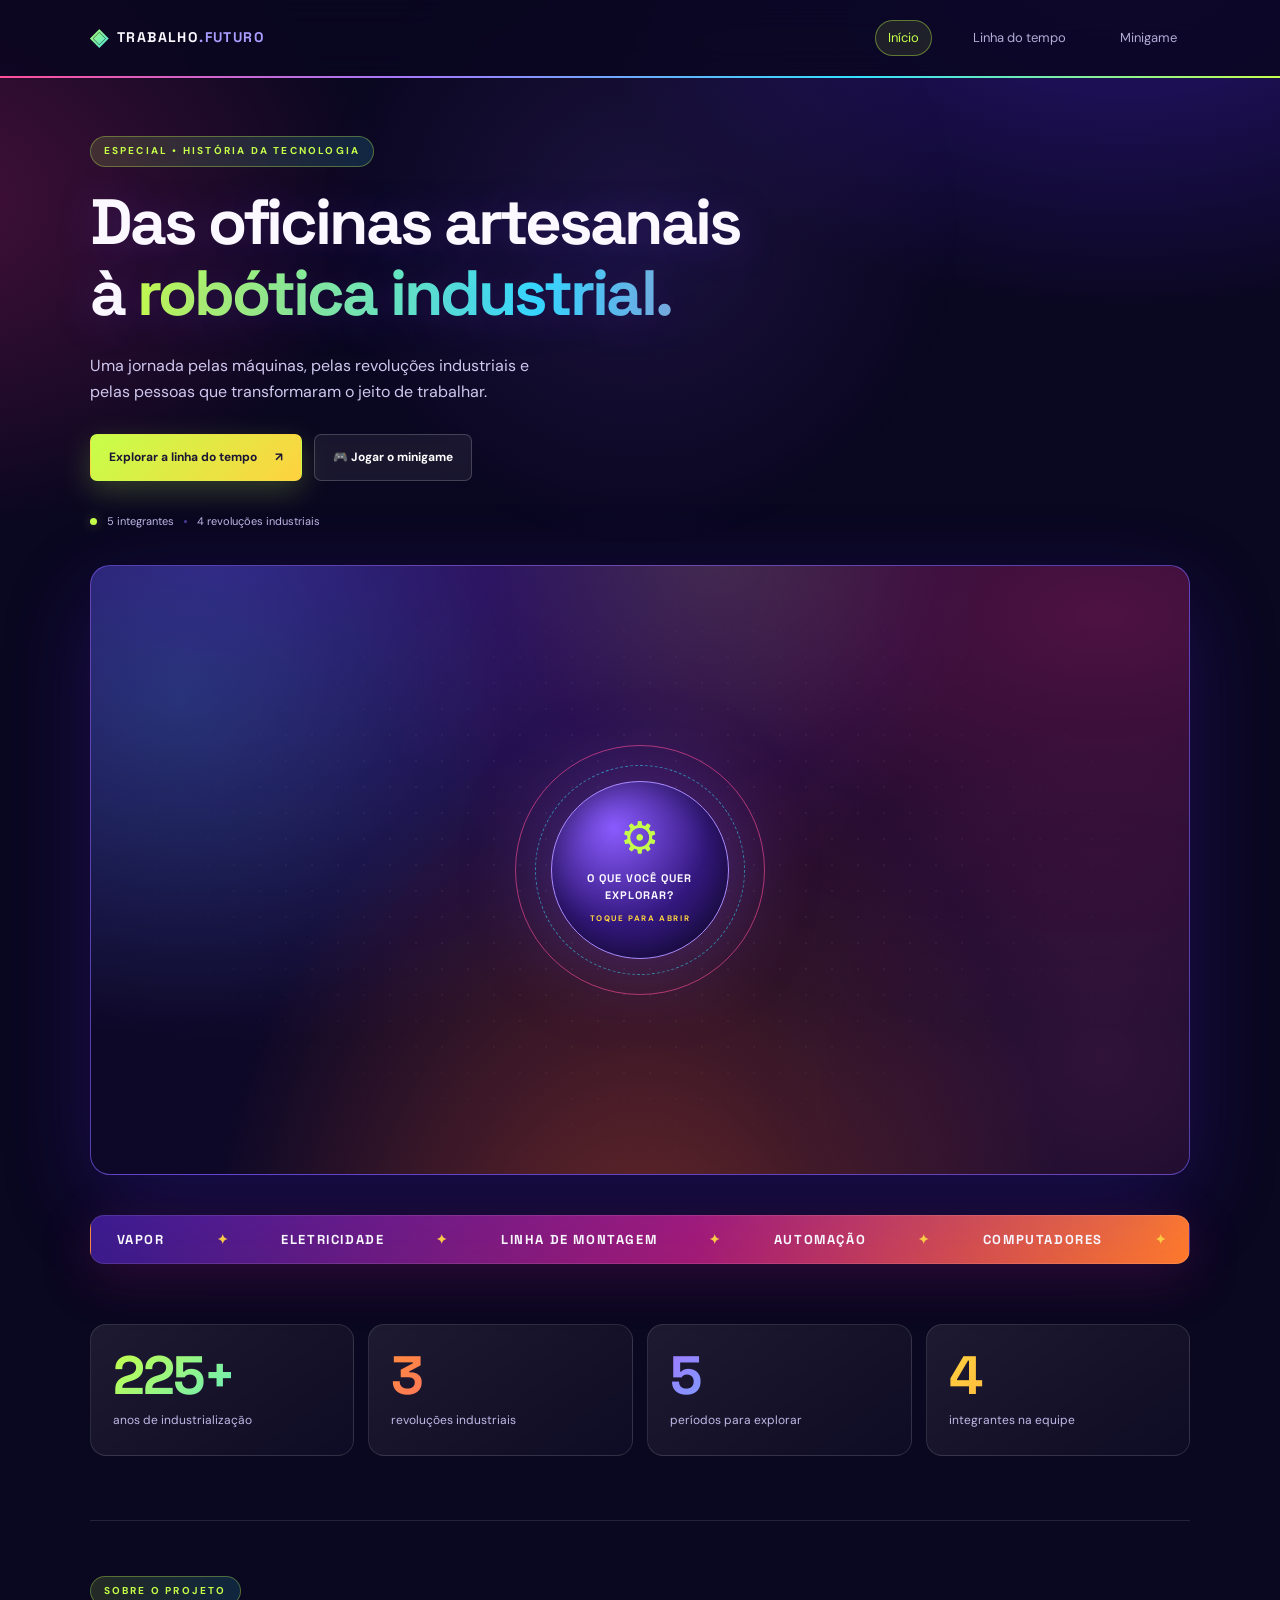
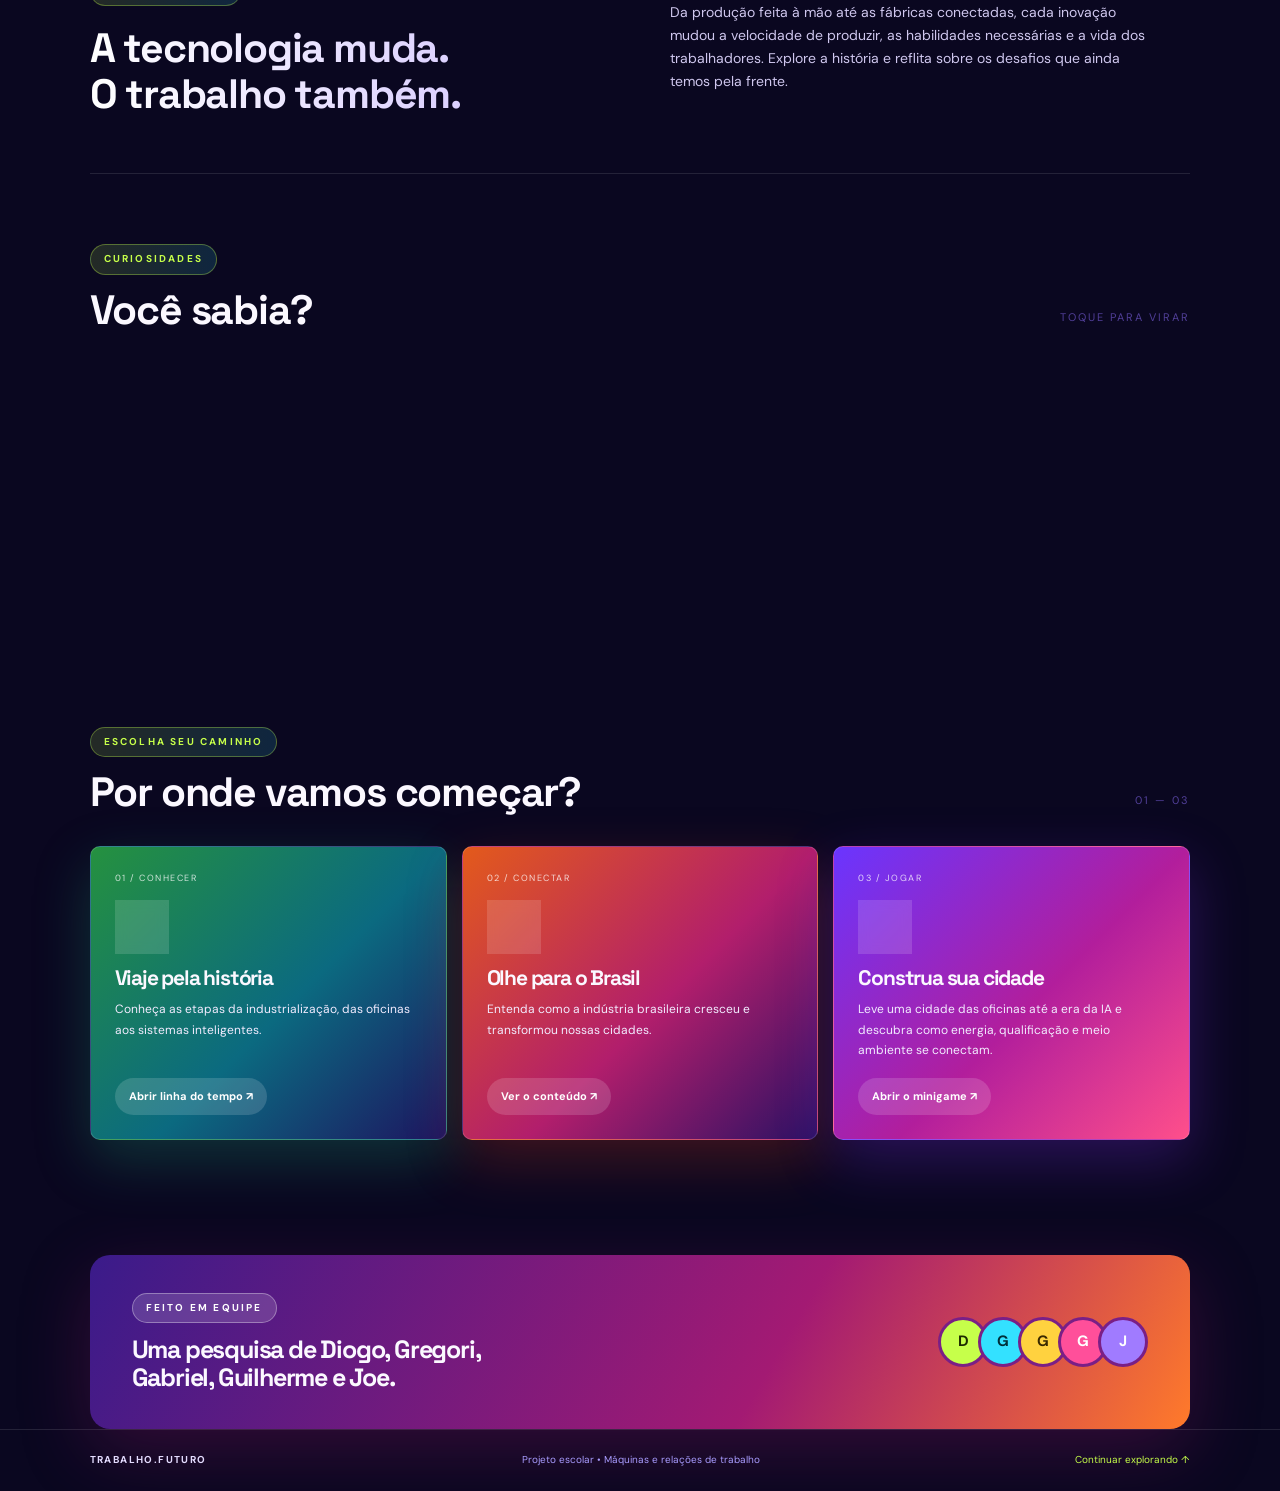
==== commit 6435839f: "v5 adição de um minigame, integração de mais informações na pagina inicial, mais informações sobre c" ====
--- a/site_industrializacao/index.html
+++ b/site_industrializacao/index.html
@@ -13,7 +13,8 @@
   <header class="topo">
     <a class="marca" href="index.html"><span class="marca-icone">◈</span> TRABALHO<span
         class="marca-claro">.FUTURO</span></a>
-    <nav><a class="selecionado" href="index.html">Início</a><a href="conteudo.html">Linha do tempo</a></nav>
+    <nav><a class="selecionado" href="index.html">Início</a><a href="conteudo.html">Linha do tempo</a><a
+        href="cidade.html">Minigame</a></nav>
   </header>
   <main>
     <section class="hero">
@@ -23,7 +24,7 @@
         <p class="subtitulo">Uma jornada pelas máquinas, pelas revoluções industriais e pelas pessoas que transformaram
           o jeito de trabalhar.</p>
         <div class="acoes"><a class="botao principal" href="conteudo.html">Explorar a linha do tempo
-            <span>↗</span></a><a class="botao discreto" href="conteudo.html#brasil">Olhar para o Brasil</a></div>
+            <span>↗</span></a><a class="botao discreto" href="cidade.html">🎮 Jogar o minigame</a></div>
         <div class="mini-info"><span class="ponto-verde"></span> 5 integrantes <i></i> 4 revoluções industriais</div>
       </div>
     </section>
@@ -101,7 +102,7 @@
         <div>
           <p class="sobrelinha">ESCOLHA SEU CAMINHO</p>
           <h2>Por onde vamos começar?</h2>
-        </div><span class="contador">01 — 02</span>
+        </div><span class="contador">01 — 03</span>
       </div>
       <div class="cards">
         <a class="card card-verde" href="conteudo.html"><span class="card-num">01 / CONHECER</span><span
@@ -115,6 +116,12 @@
           <h3>Olhe para o Brasil</h3>
           <p>Entenda como a indústria brasileira cresceu e transformou nossas cidades.</p><span class="card-link">Ver o
             conteúdo ↗</span>
+        </a>
+        <a class="card card-roxo" href="cidade.html"><span class="card-num">03 / JOGAR</span><span
+            class="card-icone">▦</span>
+          <h3>Construa sua cidade</h3>
+          <p>Leve uma cidade das oficinas até a era da IA e descubra como energia, qualificação e meio ambiente se
+            conectam.</p><span class="card-link">Abrir o minigame ↗</span>
         </a>
       </div>
     </section>
--- a/site_industrializacao/css/style.css
+++ b/site_industrializacao/css/style.css
@@ -2205,4 +2205,1233 @@
 
 .modelo-arte svg *[fill] {
   fill: var(--cor)
+}
+
+/* =====================================================================
+   Conteúdo expandido: saiba mais, comparativo, glossário
+   ===================================================================== */
+.barra-expandir {
+  display: flex;
+  justify-content: flex-end;
+  margin: -6px 0 18px
+}
+
+.btn-expandir {
+  font: inherit;
+  font-size: 12px;
+  font-weight: 700;
+  padding: 9px 16px;
+  border-radius: 30px;
+  border: 1px solid #ffffff30;
+  background: #ffffff0d;
+  color: #e4dcff;
+  cursor: pointer;
+  transition: .2s
+}
+
+.btn-expandir:hover {
+  border-color: var(--cyan);
+  color: #fff;
+  background: #33e1ff1a
+}
+
+.btn-expandir[aria-pressed="true"] {
+  background: var(--cyan);
+  color: #06222a;
+  border-color: var(--cyan)
+}
+
+.saiba-mais {
+  margin-top: 20px;
+  display: inline-flex;
+  align-items: center;
+  gap: 10px;
+  font: inherit;
+  font-size: 12px;
+  font-weight: 700;
+  color: #150d2e;
+  background: var(--cor);
+  border: 0;
+  border-radius: 30px;
+  padding: 10px 16px;
+  cursor: pointer;
+  box-shadow: 0 8px 24px color-mix(in srgb, var(--cor) 35%, transparent);
+  transition: transform .2s, box-shadow .2s
+}
+
+.saiba-mais:hover {
+  transform: translateY(-2px);
+  box-shadow: 0 12px 30px color-mix(in srgb, var(--cor) 50%, transparent)
+}
+
+.saiba-mais i {
+  font-style: normal;
+  font-size: 16px;
+  line-height: 1;
+  transition: transform .3s
+}
+
+.saiba-mais[aria-expanded="true"] i {
+  transform: rotate(45deg)
+}
+
+.detalhes {
+  margin-top: 22px;
+  padding-top: 22px;
+  border-top: 1px solid #ffffff1c;
+  animation: aparecer .5s ease both
+}
+
+.detalhes[hidden] {
+  display: none
+}
+
+.det-grid {
+  display: grid;
+  grid-template-columns: repeat(3, 1fr);
+  gap: 14px
+}
+
+.det-bloco {
+  padding: 16px 16px 14px;
+  border-radius: 12px;
+  background: #ffffff0a;
+  border: 1px solid #ffffff14;
+  transition: border-color .25s, transform .25s
+}
+
+.det-bloco:hover {
+  border-color: var(--cor);
+  transform: translateY(-3px)
+}
+
+.det-bloco h4 {
+  font-family: 'Space Grotesk', sans-serif;
+  font-size: 14px;
+  color: var(--cor);
+  margin-bottom: 8px;
+  letter-spacing: -.2px
+}
+
+.det-bloco p {
+  font-size: 12px;
+  line-height: 1.75;
+  color: #d6cff0
+}
+
+.det-sub {
+  margin: 24px 0 12px;
+  font-size: 10px;
+  letter-spacing: 1.6px;
+  text-transform: uppercase;
+  color: #a99dff
+}
+
+.mini-linha {
+  list-style: none;
+  position: relative;
+  display: grid;
+  gap: 0;
+  padding-left: 6px
+}
+
+.mini-linha li {
+  position: relative;
+  display: grid;
+  grid-template-columns: 110px 1fr;
+  gap: 14px;
+  padding: 9px 0 9px 22px;
+  border-left: 2px solid color-mix(in srgb, var(--cor) 35%, transparent)
+}
+
+.mini-linha li::before {
+  content: "";
+  position: absolute;
+  left: -7px;
+  top: 14px;
+  width: 12px;
+  height: 12px;
+  border-radius: 50%;
+  background: var(--cor);
+  box-shadow: 0 0 0 4px color-mix(in srgb, var(--cor) 25%, transparent)
+}
+
+.mini-linha b {
+  font-family: 'Space Grotesk', sans-serif;
+  font-size: 13px;
+  color: var(--cor)
+}
+
+.mini-linha span {
+  font-size: 12.5px;
+  line-height: 1.6;
+  color: #e2dbf7
+}
+
+.det-chips {
+  display: flex;
+  flex-wrap: wrap;
+  gap: 8px
+}
+
+.det-chips em {
+  font-style: normal;
+  font-size: 11px;
+  padding: 6px 12px;
+  border-radius: 30px;
+  border: 1px solid color-mix(in srgb, var(--cor) 45%, transparent);
+  background: color-mix(in srgb, var(--cor) 12%, transparent);
+  color: #fff
+}
+
+.det-conexao {
+  margin-top: 24px;
+  padding: 18px 20px;
+  border-radius: 14px;
+  background: linear-gradient(120deg, color-mix(in srgb, var(--cor) 30%, #1a1240), #150e36);
+  border: 1px dashed color-mix(in srgb, var(--cor) 70%, transparent)
+}
+
+.det-conexao span {
+  font-size: 10px;
+  font-weight: 700;
+  letter-spacing: 1.6px;
+  color: var(--cor)
+}
+
+.det-conexao p {
+  margin-top: 6px;
+  font-size: 13px;
+  line-height: 1.75;
+  color: #fff
+}
+
+.comparativo,
+.glossario {
+  margin: 64px 0 0
+}
+
+.tabela-rolagem {
+  overflow-x: auto;
+  margin-top: 26px;
+  border-radius: 16px;
+  border: 1px solid #ffffff1f;
+  background: #ffffff08
+}
+
+.tabela-rev {
+  width: 100%;
+  min-width: 860px;
+  border-collapse: collapse;
+  font-size: 12.5px
+}
+
+.tabela-rev th,
+.tabela-rev td {
+  padding: 15px 16px;
+  text-align: left;
+  vertical-align: top;
+  line-height: 1.6;
+  border-bottom: 1px solid #ffffff12
+}
+
+.tabela-rev thead th {
+  font-family: 'Space Grotesk', sans-serif;
+  font-size: 13px;
+  color: #150d2e;
+  border-bottom: 0
+}
+
+.tabela-rev thead th:first-child {
+  background: transparent
+}
+
+.tabela-rev .c1 {
+  background: var(--orange)
+}
+
+.tabela-rev .c2 {
+  background: var(--green)
+}
+
+.tabela-rev .c3 {
+  background: var(--cyan)
+}
+
+.tabela-rev .c4 {
+  background: var(--purple)
+}
+
+.tabela-rev tbody th {
+  width: 150px;
+  font-size: 11px;
+  letter-spacing: 1px;
+  text-transform: uppercase;
+  color: #a99dff
+}
+
+.tabela-rev td {
+  color: #e2dbf7
+}
+
+.tabela-rev tbody tr:hover td,
+.tabela-rev tbody tr:hover th {
+  background: #ffffff0d
+}
+
+.tabela-rev tbody tr:last-child th,
+.tabela-rev tbody tr:last-child td {
+  border-bottom: 0
+}
+
+.glossario-grid {
+  display: grid;
+  grid-template-columns: repeat(5, 1fr);
+  gap: 12px;
+  margin-top: 26px
+}
+
+.termo {
+  --cor: var(--cyan);
+  padding: 16px;
+  border-radius: 14px;
+  background: #ffffff0a;
+  border: 1px solid #ffffff1c;
+  transition: transform .25s, border-color .25s, background .25s
+}
+
+.termo:nth-child(5n+1) {
+  --cor: var(--yellow)
+}
+
+.termo:nth-child(5n+2) {
+  --cor: var(--orange)
+}
+
+.termo:nth-child(5n+3) {
+  --cor: var(--green)
+}
+
+.termo:nth-child(5n+4) {
+  --cor: var(--cyan)
+}
+
+.termo:nth-child(5n) {
+  --cor: var(--pink)
+}
+
+.termo:hover {
+  transform: translateY(-6px) rotate(-.6deg);
+  border-color: var(--cor);
+  background: color-mix(in srgb, var(--cor) 12%, #150e36)
+}
+
+.termo b {
+  display: block;
+  font-family: 'Space Grotesk', sans-serif;
+  font-size: 14px;
+  color: var(--cor);
+  margin-bottom: 6px
+}
+
+.termo p {
+  font-size: 11.5px;
+  line-height: 1.65;
+  color: #d6cff0
+}
+
+@media(max-width:1000px) {
+  .glossario-grid {
+    grid-template-columns: repeat(2, 1fr)
+  }
+
+  .det-grid {
+    grid-template-columns: 1fr 1fr
+  }
+}
+
+@media(max-width:640px) {
+  .det-grid {
+    grid-template-columns: 1fr
+  }
+
+  .mini-linha li {
+    grid-template-columns: 1fr;
+    gap: 2px
+  }
+
+  .glossario-grid {
+    grid-template-columns: 1fr
+  }
+
+  .barra-expandir {
+    justify-content: flex-start
+  }
+}
+
+/* =====================================================================
+   MINIGAME — Cidade em Revolução
+   ===================================================================== */
+.jogo-main .titulo-conteudo {
+  padding-bottom: 26px
+}
+
+.jogo {
+  margin-top: 6px
+}
+
+.hud {
+  display: grid;
+  grid-template-columns: repeat(auto-fit, minmax(138px, 1fr));
+  gap: 10px;
+  margin-bottom: 14px
+}
+
+.chip {
+  position: relative;
+  padding: 11px 14px;
+  border-radius: 14px;
+  background: linear-gradient(145deg, #ffffff14, #ffffff06);
+  border: 1px solid #ffffff1f;
+  transition: border-color .25s, box-shadow .25s, transform .25s
+}
+
+.chip[hidden] {
+  display: none
+}
+
+.chip span {
+  display: block;
+  font-size: 9px;
+  letter-spacing: 1.3px;
+  color: #a99dff;
+  font-weight: 700
+}
+
+.chip b {
+  display: block;
+  font-family: 'Space Grotesk', sans-serif;
+  font-size: 21px;
+  letter-spacing: -.8px;
+  margin-top: 3px;
+  color: #fff
+}
+
+.chip small {
+  display: block;
+  font-size: 10px;
+  color: #9d92cf;
+  margin-top: 2px
+}
+
+.chip small.pos {
+  color: var(--green)
+}
+
+.chip small.neg {
+  color: var(--pink)
+}
+
+.chip-cap {
+  background: linear-gradient(145deg, #c6ff4a24, #ffd23f10);
+  border-color: #c6ff4a55
+}
+
+.chip-cap b {
+  color: var(--green)
+}
+
+.chip.alerta {
+  border-color: var(--pink);
+  box-shadow: 0 0 22px #ff4f9a44;
+  animation: alertar 1.1s ease-in-out infinite
+}
+
+.barra {
+  height: 6px;
+  margin-top: 9px;
+  border-radius: 6px;
+  background: #ffffff1a;
+  overflow: hidden
+}
+
+.barra i {
+  display: block;
+  height: 100%;
+  width: 50%;
+  border-radius: 6px;
+  transition: width .5s, background .5s
+}
+
+@keyframes alertar {
+  50% {
+    transform: translateY(-2px)
+  }
+}
+
+.jogo-grid {
+  display: grid;
+  grid-template-columns: minmax(0, 1fr) 340px;
+  gap: 18px;
+  align-items: start
+}
+
+.cena {
+  min-width: 0
+}
+
+.cv-wrap {
+  position: relative;
+  border-radius: 20px;
+  overflow: hidden;
+  border: 1px solid #7a5cf0aa;
+  box-shadow: 0 26px 80px #5a2bff35;
+  background: #0d0827;
+  line-height: 0
+}
+
+.cv-wrap canvas {
+  width: 100%;
+  height: auto;
+  display: block;
+  touch-action: manipulation;
+  cursor: default
+}
+
+.cv-wrap.com-ferr canvas {
+  cursor: crosshair
+}
+
+.aviso {
+  position: absolute;
+  left: 50%;
+  top: 14px;
+  transform: translate(-50%, -14px);
+  opacity: 0;
+  pointer-events: none;
+  padding: 9px 16px;
+  border-radius: 30px;
+  background: #150e36f0;
+  border: 1px solid #7a5cf0;
+  color: #fff;
+  font-size: 12px;
+  font-weight: 600;
+  line-height: 1.4;
+  transition: .3s;
+  max-width: 90%;
+  text-align: center;
+  z-index: 3
+}
+
+.aviso.on {
+  opacity: 1;
+  transform: translate(-50%, 0)
+}
+
+.controles {
+  position: absolute;
+  right: 12px;
+  bottom: 12px;
+  display: flex;
+  gap: 4px;
+  padding: 5px;
+  border-radius: 30px;
+  background: #150e36e8;
+  border: 1px solid #5a46a8;
+  z-index: 3;
+  line-height: 1
+}
+
+.vel {
+  font: inherit;
+  font-size: 12px;
+  font-weight: 700;
+  min-width: 36px;
+  padding: 7px 10px;
+  border-radius: 30px;
+  border: 0;
+  background: transparent;
+  color: #cfc7ee;
+  cursor: pointer;
+  transition: .2s
+}
+
+.vel:hover {
+  background: #ffffff1c;
+  color: #fff
+}
+
+.vel.on {
+  background: var(--green);
+  color: #150d2e
+}
+
+.dica-jogo {
+  margin-top: 12px;
+  font-size: 11.5px;
+  color: #a99dff;
+  line-height: 1.7
+}
+
+kbd {
+  font-family: inherit;
+  font-size: 10px;
+  padding: 2px 7px;
+  border-radius: 5px;
+  border: 1px solid #ffffff3a;
+  background: #ffffff12;
+  color: #fff
+}
+
+/* janelas sobrepostas (intro, eventos, final) */
+.sobreposicao {
+  position: absolute;
+  inset: 0;
+  display: grid;
+  place-items: center;
+  padding: 18px;
+  background: radial-gradient(circle at 50% 40%, #2a1670dd, #0a0720f2);
+  backdrop-filter: blur(6px);
+  z-index: 5;
+  line-height: 1.5;
+  overflow: auto
+}
+
+.sobreposicao[hidden] {
+  display: none
+}
+
+.modal-caixa {
+  width: min(560px, 100%);
+  padding: 26px 28px;
+  border-radius: 20px;
+  background: linear-gradient(150deg, #2a1a6a, #140e33);
+  border: 1px solid #7a5cf0;
+  box-shadow: 0 30px 80px #000a;
+  animation: subir .45s cubic-bezier(.2, .9, .25, 1) both
+}
+
+@keyframes subir {
+  from {
+    opacity: 0;
+    transform: translateY(24px) scale(.97)
+  }
+
+  to {
+    opacity: 1;
+    transform: none
+  }
+}
+
+.modal-emoji {
+  display: block;
+  font-size: 40px;
+  line-height: 1;
+  margin-bottom: 8px
+}
+
+.modal-tag {
+  font-size: 10px;
+  letter-spacing: 1.8px;
+  font-weight: 700;
+  color: var(--green)
+}
+
+.modal-caixa h3 {
+  font-size: clamp(22px, 3vw, 28px);
+  letter-spacing: -1px;
+  margin: 4px 0 10px
+}
+
+.modal-texto {
+  font-size: 13.5px;
+  line-height: 1.75;
+  color: #ddd5f5
+}
+
+.modal-fato {
+  margin-top: 16px;
+  padding: 12px 14px;
+  border-radius: 12px;
+  background: #ffffff0d;
+  border-left: 3px solid var(--cyan);
+  font-size: 12px;
+  line-height: 1.7;
+  color: #cfc7ee
+}
+
+.modal-fato b {
+  color: var(--cyan)
+}
+
+.modal-opcoes {
+  display: grid;
+  gap: 9px;
+  margin-top: 18px
+}
+
+.modal-op {
+  display: block;
+  text-align: left;
+  font: inherit;
+  padding: 13px 16px;
+  border-radius: 14px;
+  border: 1px solid #ffffff2c;
+  background: #ffffff0f;
+  color: #fff;
+  cursor: pointer;
+  text-decoration: none;
+  transition: transform .2s, border-color .2s, background .2s
+}
+
+.modal-op:hover,
+.modal-op:focus-visible {
+  outline: none;
+  transform: translateY(-3px);
+  border-color: var(--green);
+  background: #c6ff4a14
+}
+
+.modal-op b {
+  display: block;
+  font-size: 14px;
+  font-family: 'Space Grotesk', sans-serif
+}
+
+.modal-op span {
+  display: block;
+  margin-top: 3px;
+  font-size: 11.5px;
+  color: #b9afe0
+}
+
+.como-jogar {
+  margin: 4px 0 0 18px;
+  display: grid;
+  gap: 8px;
+  font-size: 13px;
+  line-height: 1.65;
+  color: #ddd5f5
+}
+
+.como-jogar b {
+  color: var(--yellow)
+}
+
+.final-stats {
+  display: grid;
+  grid-template-columns: repeat(3, 1fr);
+  gap: 10px;
+  margin: 16px 0 8px;
+  text-align: center
+}
+
+.final-stats div {
+  padding: 12px;
+  border-radius: 12px;
+  background: #ffffff0f;
+  border: 1px solid #ffffff1f
+}
+
+.final-stats b {
+  display: block;
+  font-family: 'Space Grotesk', sans-serif;
+  font-size: 24px;
+  color: var(--green)
+}
+
+.final-stats span {
+  font-size: 10px;
+  color: #b9afe0;
+  letter-spacing: 1px;
+  text-transform: uppercase
+}
+
+.final-nivel {
+  text-align: center;
+  font-family: 'Space Grotesk', sans-serif;
+  font-weight: 700;
+  color: var(--yellow);
+  font-size: 16px
+}
+
+/* lateral */
+.lateral {
+  display: grid;
+  gap: 12px
+}
+
+.era-card {
+  --cor: var(--yellow);
+  padding: 18px 18px 16px;
+  border-radius: 18px;
+  background: linear-gradient(150deg, color-mix(in srgb, var(--cor) 22%, #1a1240), #130d33 75%);
+  border: 1px solid color-mix(in srgb, var(--cor) 55%, transparent);
+  box-shadow: 0 16px 46px color-mix(in srgb, var(--cor) 16%, transparent);
+  transition: border-color .5s, box-shadow .5s
+}
+
+.era-topo {
+  display: flex;
+  align-items: center;
+  justify-content: space-between;
+  gap: 8px
+}
+
+.era-prog {
+  font-size: 10px;
+  font-weight: 700;
+  letter-spacing: 1.5px;
+  color: var(--cor);
+  text-transform: uppercase
+}
+
+.reiniciar {
+  font: inherit;
+  font-size: 10.5px;
+  font-weight: 700;
+  padding: 5px 10px;
+  border-radius: 30px;
+  border: 1px solid #ffffff2e;
+  background: #ffffff0d;
+  color: #cfc7ee;
+  cursor: pointer
+}
+
+.reiniciar:hover {
+  border-color: var(--pink);
+  color: #fff
+}
+
+.era-card h2 {
+  font-size: 22px;
+  letter-spacing: -.8px;
+  margin: 8px 0 2px
+}
+
+.era-periodo {
+  font-size: 11px;
+  color: #b9afe0;
+  letter-spacing: 1px
+}
+
+.era-card h4 {
+  margin: 14px 0 8px;
+  font-size: 10px;
+  letter-spacing: 1.5px;
+  color: #a99dff;
+  text-transform: uppercase
+}
+
+.objs {
+  list-style: none;
+  display: grid;
+  gap: 7px;
+  margin-bottom: 14px
+}
+
+.objs li {
+  display: grid;
+  grid-template-columns: 20px 1fr auto;
+  gap: 8px;
+  align-items: center;
+  font-size: 11.5px;
+  line-height: 1.4;
+  color: #ddd5f5
+}
+
+.objs li i {
+  display: grid;
+  place-items: center;
+  width: 18px;
+  height: 18px;
+  border-radius: 50%;
+  border: 1.5px solid #6d5fb8;
+  font-style: normal;
+  font-size: 11px;
+  font-weight: 700;
+  color: #150d2e
+}
+
+.objs li.ok i {
+  background: var(--green);
+  border-color: var(--green)
+}
+
+.objs li.ok span {
+  color: #fff
+}
+
+.objs li em {
+  font-style: normal;
+  font-size: 11px;
+  font-weight: 700;
+  color: var(--cor);
+  font-family: 'Space Grotesk', sans-serif
+}
+
+.era-card .botao {
+  width: 100%;
+  justify-content: center;
+  text-align: center;
+  font-size: 12px;
+  padding: 12px 14px;
+  display: flex;
+  gap: 8px;
+  align-items: center
+}
+
+.era-card .botao b {
+  font-weight: 800
+}
+
+.era-card .botao:disabled {
+  opacity: .45;
+  cursor: not-allowed;
+  box-shadow: none;
+  filter: saturate(.5)
+}
+
+.era-card .botao:disabled::after {
+  display: none
+}
+
+.info-card {
+  padding: 15px 16px;
+  border-radius: 16px;
+  background: #ffffff0a;
+  border: 1px solid #ffffff1c;
+  min-height: 128px
+}
+
+.info-topo {
+  display: flex;
+  gap: 12px;
+  align-items: center
+}
+
+.info-emo {
+  display: grid;
+  place-items: center;
+  width: 44px;
+  height: 44px;
+  border-radius: 12px;
+  background: #ffffff14;
+  font-size: 24px
+}
+
+.info-topo b {
+  display: block;
+  font-family: 'Space Grotesk', sans-serif;
+  font-size: 15px
+}
+
+.info-topo small {
+  font-size: 10.5px
+}
+
+.info-chips {
+  display: flex;
+  flex-wrap: wrap;
+  gap: 5px;
+  margin: 11px 0 8px
+}
+
+.info-chips em {
+  font-style: normal;
+  font-size: 10.5px;
+  padding: 4px 9px;
+  border-radius: 30px;
+  background: #ffffff12;
+  border: 1px solid #ffffff1c;
+  color: #fff
+}
+
+.info-card p {
+  font-size: 11.5px;
+  line-height: 1.7;
+  color: #cfc7ee
+}
+
+.info-card .info-vazio {
+  color: #9d92cf
+}
+
+.paleta {
+  display: grid;
+  gap: 9px
+}
+
+.pal-era {
+  --cor: var(--yellow);
+  padding: 11px 12px 12px;
+  border-radius: 14px;
+  background: #ffffff08;
+  border: 1px solid #ffffff14
+}
+
+.pal-era h5 {
+  font-size: 9.5px;
+  letter-spacing: 1.4px;
+  text-transform: uppercase;
+  color: var(--cor);
+  margin-bottom: 8px
+}
+
+.pal-era.bloq {
+  opacity: .5
+}
+
+.pal-itens {
+  display: grid;
+  grid-template-columns: 1fr 1fr;
+  gap: 7px
+}
+
+.ferr {
+  position: relative;
+  display: grid;
+  grid-template-columns: 28px 1fr;
+  grid-template-rows: auto auto;
+  column-gap: 7px;
+  align-items: center;
+  text-align: left;
+  font: inherit;
+  padding: 8px 9px;
+  border-radius: 11px;
+  border: 1px solid #ffffff1f;
+  background: #ffffff0d;
+  color: #fff;
+  cursor: pointer;
+  transition: transform .15s, border-color .2s, background .2s
+}
+
+.ferr .emo {
+  grid-row: 1/3;
+  font-size: 20px;
+  text-align: center
+}
+
+.ferr b {
+  font-size: 10.5px;
+  line-height: 1.25;
+  font-weight: 700
+}
+
+.ferr i {
+  font-style: normal;
+  font-size: 10px;
+  color: var(--green)
+}
+
+.ferr:hover:not(:disabled) {
+  transform: translateY(-2px);
+  border-color: var(--cor, #fff);
+  background: #ffffff18
+}
+
+.ferr.caro i {
+  color: var(--pink)
+}
+
+.ferr.caro {
+  opacity: .7
+}
+
+.ferr.ativa {
+  border-color: var(--green);
+  background: #c6ff4a1f;
+  box-shadow: 0 0 0 2px #c6ff4a55, 0 8px 22px #c6ff4a2a
+}
+
+.ferr:disabled {
+  cursor: not-allowed
+}
+
+.ferr.demolir {
+  width: 100%;
+  grid-template-columns: 28px 1fr
+}
+
+.ferr.demolir i {
+  color: #b9afe0
+}
+
+.ferr:focus-visible {
+  outline: 2px solid var(--cyan);
+  outline-offset: 2px
+}
+
+.diario-card {
+  padding: 14px 16px;
+  border-radius: 16px;
+  background: #ffffff08;
+  border: 1px solid #ffffff14
+}
+
+.diario-card h4 {
+  font-size: 10px;
+  letter-spacing: 1.5px;
+  color: #a99dff;
+  text-transform: uppercase;
+  margin-bottom: 9px
+}
+
+.diario {
+  list-style: none;
+  display: grid;
+  gap: 7px
+}
+
+.diario li {
+  font-size: 11.5px;
+  line-height: 1.5;
+  color: #ddd5f5;
+  padding-left: 10px;
+  border-left: 2px solid #7a5cf0;
+  animation: aparecer .4s ease both
+}
+
+.diario li:first-child {
+  border-left-color: var(--green);
+  color: #fff
+}
+
+.diario li.vazio {
+  color: #8f84c4;
+  border-left-color: #3a2f78
+}
+
+.aprende {
+  margin-top: 70px
+}
+
+.aprende-grid {
+  display: grid;
+  grid-template-columns: repeat(3, 1fr);
+  gap: 14px;
+  margin-top: 24px
+}
+
+.aprende-card {
+  padding: 22px;
+  border-radius: 18px;
+  background: linear-gradient(150deg, color-mix(in srgb, var(--cor) 20%, #1a1240), #130d33);
+  border: 1px solid color-mix(in srgb, var(--cor) 45%, transparent);
+  transition: transform .3s, box-shadow .3s
+}
+
+.aprende-card:hover {
+  transform: translateY(-6px);
+  box-shadow: 0 18px 48px color-mix(in srgb, var(--cor) 24%, transparent)
+}
+
+.aprende-card span {
+  font-size: 30px
+}
+
+.aprende-card h3 {
+  font-size: 18px;
+  letter-spacing: -.6px;
+  margin: 10px 0 8px;
+  color: var(--cor)
+}
+
+.aprende-card p {
+  font-size: 12.5px;
+  line-height: 1.75;
+  color: #d6cff0
+}
+
+@media(max-width:1060px) {
+  .jogo-grid {
+    grid-template-columns: 1fr
+  }
+
+  .lateral {
+    grid-template-columns: 1fr 1fr
+  }
+
+  .paleta {
+    grid-column: 1/-1
+  }
+
+  .diario-card {
+    grid-column: 1/-1
+  }
+
+  .aprende-grid {
+    grid-template-columns: 1fr
+  }
+}
+
+@media(max-width:640px) {
+  .lateral {
+    grid-template-columns: 1fr
+  }
+
+  .pal-itens {
+    grid-template-columns: 1fr 1fr
+  }
+
+  .hud {
+    grid-template-columns: 1fr 1fr
+  }
+
+  .modal-caixa {
+    padding: 20px
+  }
+
+  .sobreposicao {
+    padding: 10px;
+    align-items: start
+  }
+}
+
+.era-card .botao[hidden] {
+  display: none
+}
+
+.pal-previa {
+  display: flex;
+  flex-wrap: wrap;
+  gap: 6px;
+  font-size: 17px;
+  filter: grayscale(.8);
+  opacity: .7
+}
+
+.pal-previa span {
+  display: grid;
+  place-items: center;
+  width: 30px;
+  height: 30px;
+  border-radius: 9px;
+  background: #ffffff0d
+}
+
+/* terceiro card e ajustes finais */
+.card-roxo {
+  background: linear-gradient(135deg, #6a35ff 0%, #b21e9c 55%, #ff4f8b 100%);
+  box-shadow: 0 20px 56px #8a35ff40
+}
+
+@media(min-width:761px) {
+  .cards {
+    grid-template-columns: repeat(3, 1fr)
+  }
+}
+
+@media(min-width:761px) and (max-width:980px) {
+  .card h3 {
+    font-size: 19px
+  }
+}
+
+.card p {
+  margin-bottom: 18px
+}
+
+.card-link {
+  margin-top: auto
 }
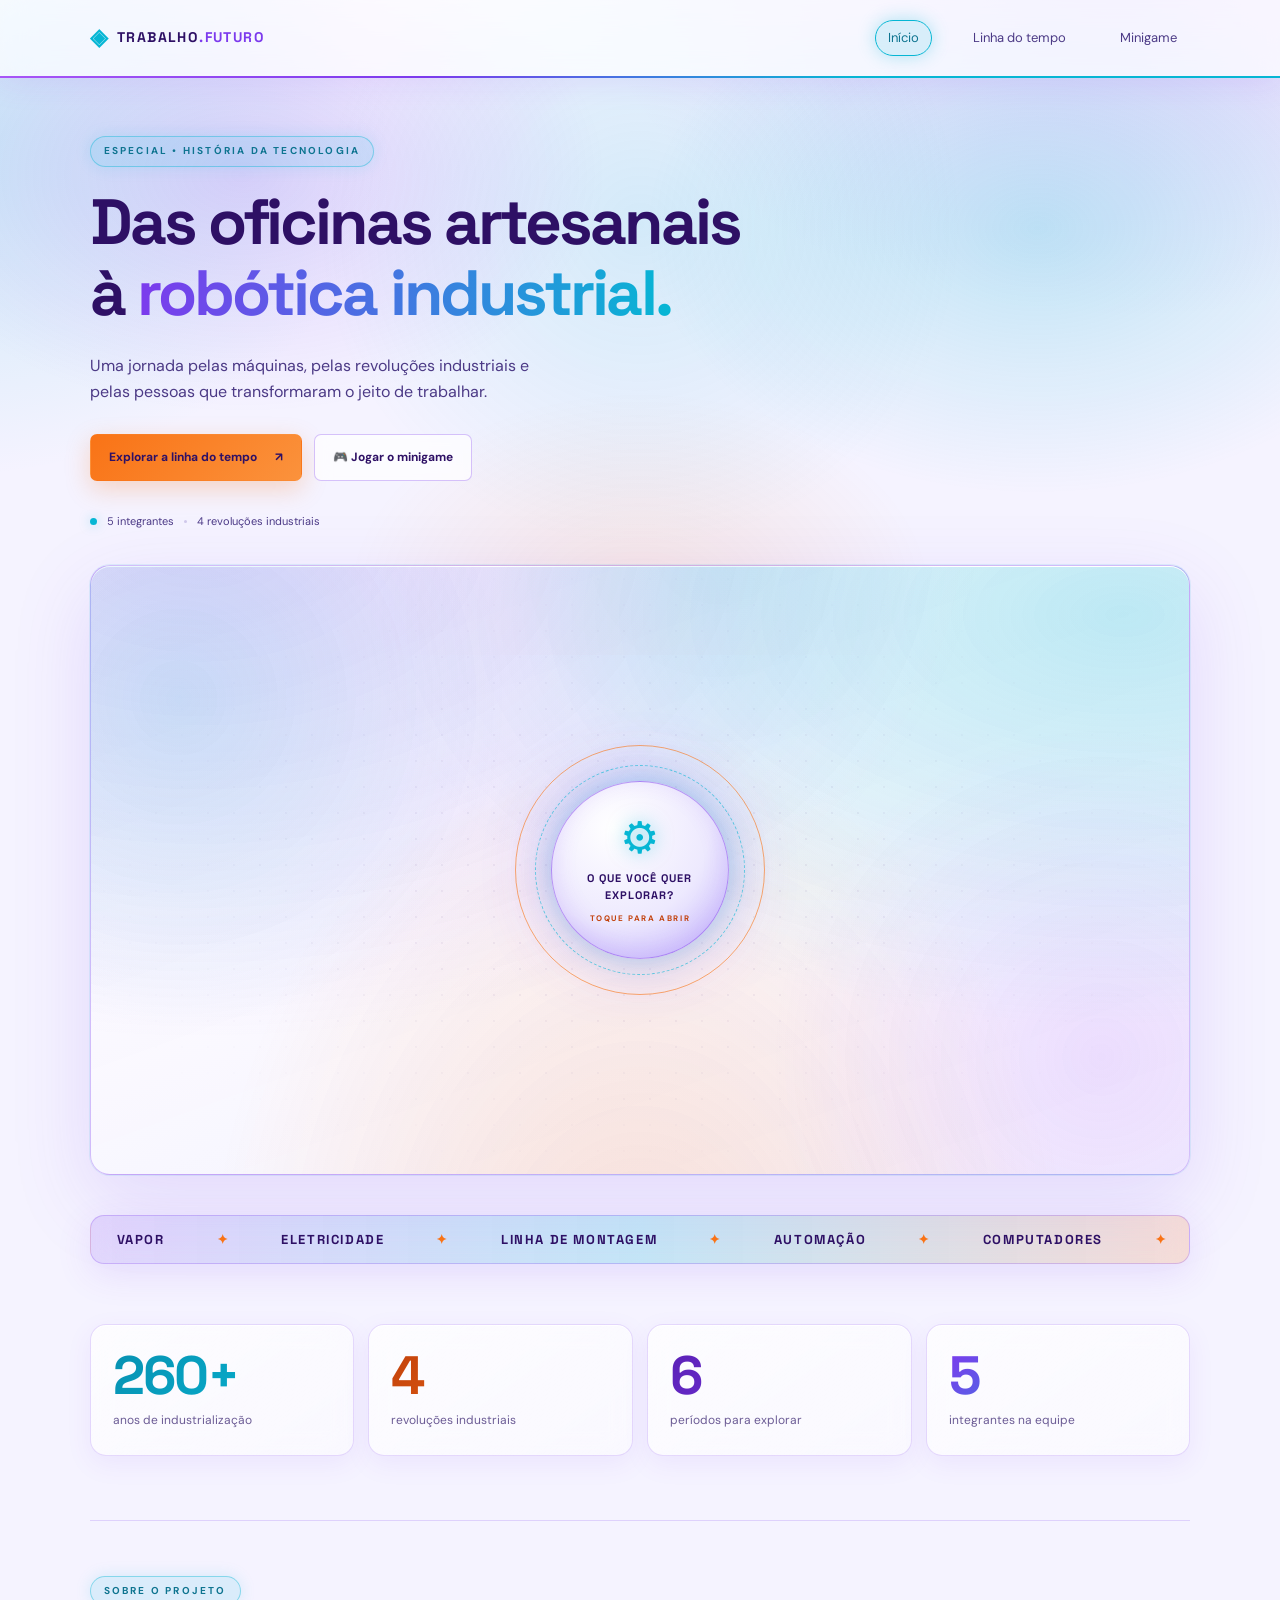
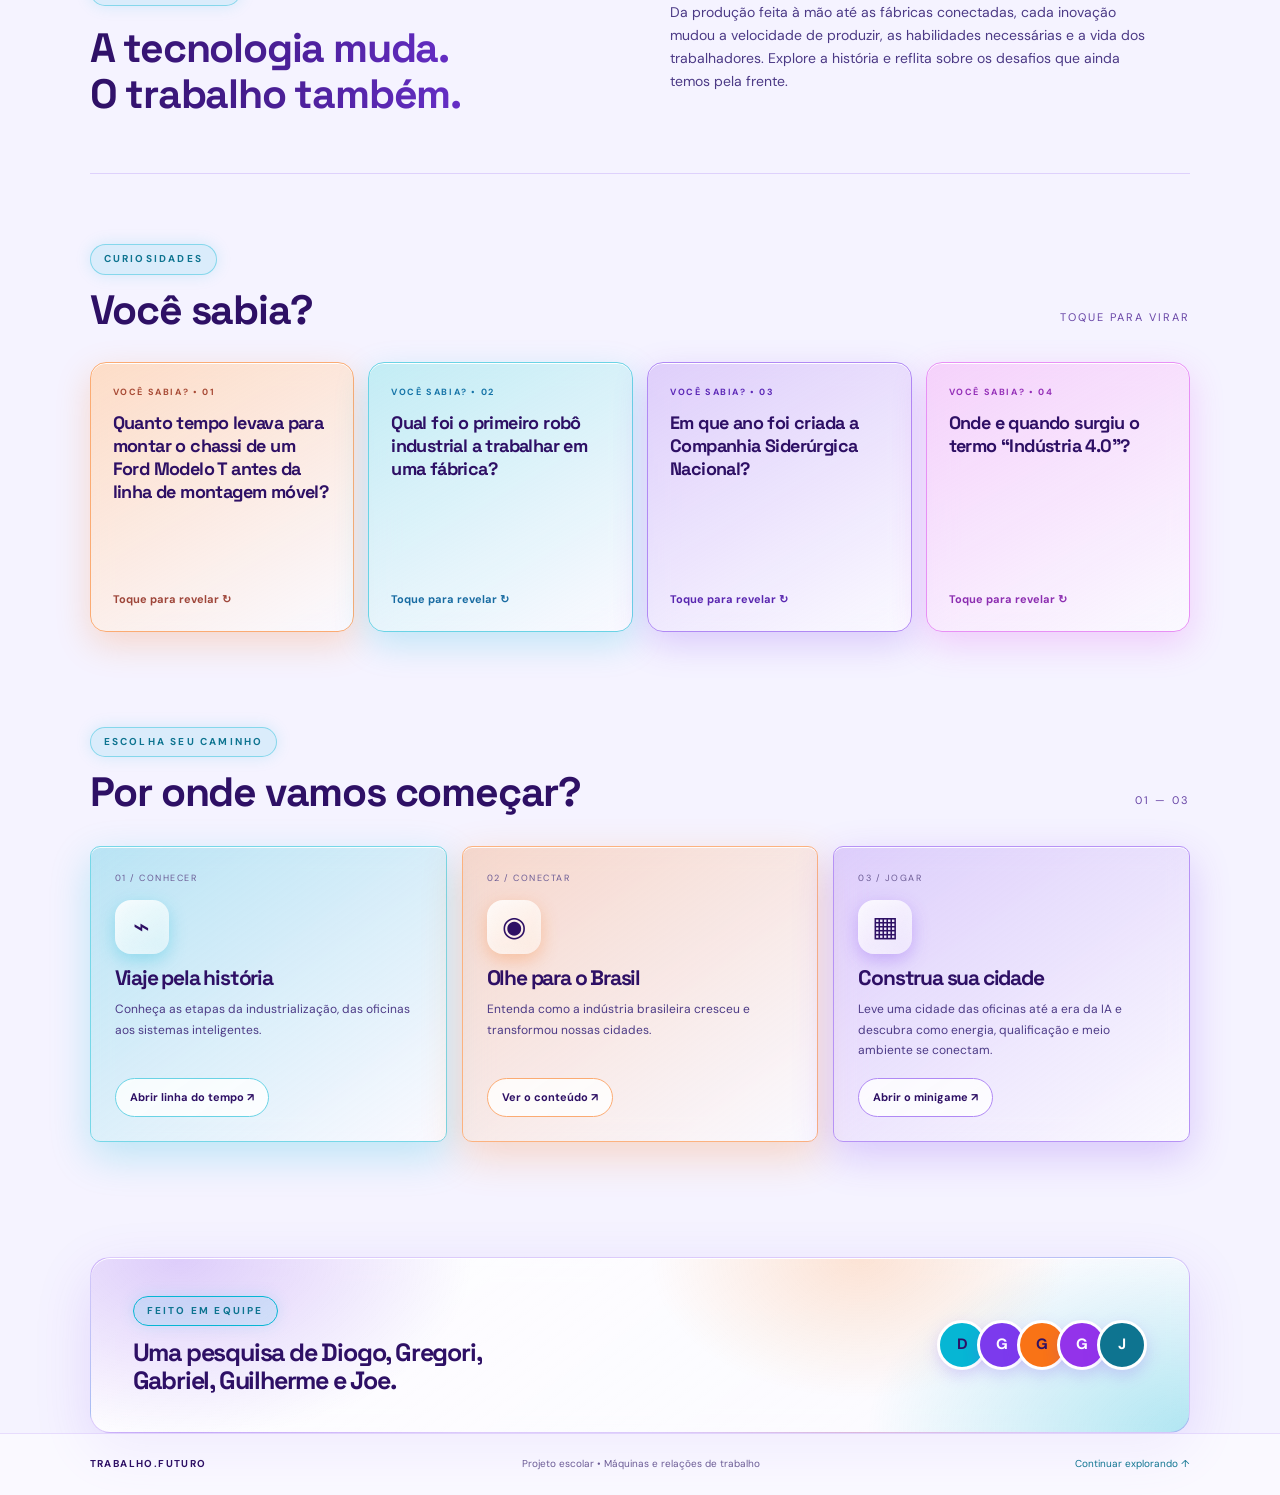
==== commit 483f13c5: "v8" ====
--- a/site_industrializacao/index.html
+++ b/site_industrializacao/index.html
@@ -5,8 +5,8 @@
   <meta charset="UTF-8">
   <meta name="viewport" content="width=device-width, initial-scale=1.0">
   <title>Da Oficina à Robótica — Início</title>
-  <link rel="stylesheet" href="css/style.css">
-  <script src="js/script.js" defer></script>
+  <link rel="stylesheet" href="style.css">
+  <script src="script.js" defer></script>
 </head>
 
 <body>
--- a/site_industrializacao/style.css
+++ b/site_industrializacao/style.css
@@ -0,0 +1,663 @@
+@import url('https://fonts.googleapis.com/css2?family=DM+Sans:wght@400;500;600;700&family=Space+Grotesk:wght@400;500;600;700&display=swap');
+:root{--bg:#f5f3ff;--panel:#ffffff;--panel2:#f5f3ff;--text:#2e1065;--muted:#6b5b95;--line:#ddd6fe;--green:#06b6d4;--cyan:#06b6d4;--orange:#f97316;--purple:#7c3aed;--pink:#f97316;--yellow:#fb923c;--green-t:#0e7490;--cyan-t:#0e7490;--orange-t:#c2410c;--purple-t:#6d28d9;--pink-t:#c2410c;--yellow-t:#b45309}
+*{margin:0;padding:0;box-sizing:border-box}
+html{scroll-behavior:smooth}
+body{background:radial-gradient(ellipse at 50% 30%,#f2effd 0%,var(--bg) 55%);color:var(--text);font-family:'DM Sans',sans-serif;line-height:1.65;min-height:100vh}
+a{color:inherit;text-decoration:none}
+.topo{height:78px;padding:0 7%;display:flex;align-items:center;justify-content:space-between;border-bottom:1px solid #2e10650c;position:sticky;top:0;background:#f8f7fded;backdrop-filter:blur(16px);z-index:10}
+.marca{font-family:'Space Grotesk',sans-serif;font-weight:700;letter-spacing:1.4px;font-size:14px;display:flex;align-items:center;gap:8px}
+.marca-icone{color:var(--green-t);font-size:23px}.marca-claro{color:#6c5298;margin-left:-7px}
+nav{display:flex;gap:28px}nav a{font-size:13px;color:var(--muted);transition:.2s}nav a:hover,nav a.selecionado{color:var(--text)}nav a.selecionado{border-bottom:1px solid var(--green);padding-bottom:7px}
+main{width:min(1120px,86%);margin:0 auto}
+.hero{display:block;padding:58px 0 34px}
+.sobrelinha{color:var(--green-t);font-size:10px;letter-spacing:2.2px;font-weight:700;margin-bottom:20px}
+h1,h2,h3{font-family:'Space Grotesk',sans-serif;line-height:1.12;letter-spacing:-1.2px}
+.hero h1{font-size:clamp(40px,5vw,65px);letter-spacing:-2.9px}.hero h1 span,.titulo-conteudo h1 span{color:var(--green-t)}
+.subtitulo{color:var(--muted);font-size:16px;max-width:470px;margin:23px 0 28px}
+.acoes{display:flex;gap:12px;flex-wrap:wrap}.botao{display:inline-flex;justify-content:center;align-items:center;gap:18px;padding:13px 18px;border-radius:7px;font-size:12px;font-weight:700;cursor:pointer;transition:transform .2s,background .2s,border-color .2s;border:1px solid transparent}.botao:hover{transform:translateY(-3px)}.principal{background:var(--green);color:#2e1065}.principal:hover{background:#f5fce6}.discreto{border-color:#e1dbf7;background:#f4f1fd;color:#4a366e}.discreto:hover{border-color:#b9b3db}.mini-info{display:flex;align-items:center;gap:10px;color:#6c5298;font-size:11px;margin-top:31px}.mini-info i{height:3px;width:3px;border-radius:50%;background:#d0c9eb}.ponto-verde{height:7px;width:7px;background:var(--green);border-radius:50%;box-shadow:0 0 12px #06b6d466}
+
+.bloco-intro{border-top:1px solid var(--line);border-bottom:1px solid var(--line);padding:55px 0;display:grid;grid-template-columns:1fr 1fr;gap:60px;align-items:center}.bloco-intro h2,.secao-titulo h2,.equipe-faixa h2{font-size:clamp(28px,3.4vw,41px)}.texto-longo{color:var(--muted);font-size:14px;max-width:490px}
+.selecao{padding:75px 0}.secao-titulo{display:flex;align-items:end;justify-content:space-between;gap:20px}.secao-titulo .sobrelinha{margin-bottom:13px}.contador{font-size:11px;color:#6845a6;letter-spacing:2px;padding-bottom:7px}.cards{display:grid;grid-template-columns:repeat(2,1fr);gap:15px;margin-top:30px}.card{padding:24px;border:1px solid #e6e1f9;border-radius:10px;min-height:250px;display:flex;flex-direction:column;transition:transform .25s,border-color .25s,background .25s}.card:hover{transform:translateY(-6px);border-color:#7c3aed}.card-verde{background:linear-gradient(145deg,#f0f4ec,#f4f2fc)}.card-laranja{background:linear-gradient(145deg,#e8e4fb,#f3f1fc)}.card-num{font-size:9px;letter-spacing:1.5px;color:#6c5298}.card-icone{font-size:33px;margin:14px 0 9px;color:var(--green-t)}.card-laranja .card-icone{color:var(--orange-t)}.card h3{font-size:21px;margin-bottom:10px}.card p{color:var(--muted);font-size:12px;line-height:1.7}.card-link{font-size:11px;color:var(--green-t);font-weight:700;margin-top:auto;padding-top:20px}.card-laranja .card-link{color:var(--orange-t)}
+.equipe-faixa{padding:40px 0 65px;border-top:1px solid var(--line);display:flex;justify-content:space-between;align-items:center;gap:30px}.equipe-faixa .sobrelinha{margin-bottom:12px}.equipe-faixa h2{font-size:25px}.iniciais{display:flex;padding-left:10px}.iniciais span{height:42px;width:42px;border:3px solid var(--bg);border-radius:50%;background:#ecf2e5;color:var(--green-t);display:grid;place-items:center;margin-left:-10px;font-size:12px;font-weight:700}.iniciais span:nth-child(2){background:#ddd6f9;color:#5428a0}.iniciais span:nth-child(3){background:#e4e1ec;color:#482289}.iniciais span:nth-child(4){background:#e1e7ea;color:#51279b}.iniciais span:nth-child(5){background:#d9d1f9;color:#4f2696}
+footer{border-top:1px solid #2e106512;padding:22px 7%;display:flex;justify-content:space-between;gap:20px;color:#6c5298;font-size:10px}footer span:first-child{letter-spacing:1.4px;font-weight:700;color:#6c5298}footer a{color:var(--green-t)}
+/* Conteúdo */
+.conteudo-main{padding-bottom:80px}.titulo-conteudo{padding:70px 0 36px;max-width:740px}.titulo-conteudo h1{font-size:clamp(42px,6vw,68px);letter-spacing:-3px}.titulo-conteudo>p:last-child{color:var(--muted);max-width:590px;margin-top:18px;font-size:14px}
+.filtros{display:flex;gap:8px;flex-wrap:wrap;padding:16px 0 25px;border-bottom:1px solid var(--line)}.filtro{background:#f3f1fb;border:1px solid #e6e1f9;color:#6c5298;border-radius:30px;padding:9px 14px;font:inherit;font-size:11px;cursor:pointer;transition:.2s}.filtro:hover{border-color:#7c3aed;color:#2e1065}.filtro.ativo{background:var(--green);border-color:var(--green);color:#2e1065;font-weight:700}
+.timeline-cards{padding-top:25px}.etapa{display:grid;grid-template-columns:170px 1fr;gap:22px;padding:28px 0 32px;border-bottom:1px solid var(--line);animation:aparecer .35s ease}.etapa[hidden]{display:none}.etapa-lateral{display:flex;flex-direction:column;gap:8px;padding-top:5px}.etapa-num{font-family:'Space Grotesk',sans-serif;font-size:40px;color:var(--green-t);line-height:1}.etapa-data{font-size:9px;color:#6c5298;letter-spacing:1px}.etapa-conteudo{background:linear-gradient(130deg,#f3f1fc,#f6f4fc);border:1px solid #eae6fa;border-radius:10px;padding:25px 28px}.etapa-topo{display:flex;justify-content:space-between;align-items:center}.tag{font-size:9px;letter-spacing:1.4px;color:var(--green-t);background:#06b6d413;border:1px solid #06b6d42e;padding:5px 8px;border-radius:4px}.etapa-simbolo{font-size:28px;color:#6c5298}.etapa h2{font-size:25px;margin:16px 0 12px}.etapa p{color:#6c5298;font-size:13px;line-height:1.85}.dados{display:grid;grid-template-columns:repeat(3,1fr);gap:12px;margin-top:22px;padding-top:16px;border-top:1px solid #2e106510}.dados span{font-size:10px;color:#6c5298}.dados b{display:block;color:#4b3276;font-size:10px;margin-bottom:3px}.reflexao-final{margin-top:60px;padding:38px;border:1px solid #dfd9f7;border-radius:10px;background:radial-gradient(ellipse at 90% 10%,#f3f4e7,#f3f1fc 65%)}.reflexao-final h2{font-size:clamp(27px,4vw,39px);max-width:650px;margin:17px 0}.reflexao-final p{color:var(--muted);font-size:13px;max-width:670px;margin-bottom:22px}.fontes{padding:50px 0 0}.fontes h2{font-size:22px;margin-bottom:17px}.fontes>a{display:block;color:var(--green-t);font-size:12px;margin:9px 0}.fontes p{font-size:10px;color:#6947a4;margin-top:17px}
+@keyframes aparecer{from{opacity:.2;transform:translateY(8px)}to{opacity:1;transform:translateY(0)}}
+@media(max-width:760px){.topo{padding:0 5%;height:auto;min-height:72px;flex-wrap:wrap;gap:10px;padding-top:14px;padding-bottom:14px}nav{gap:16px}nav a{font-size:11px}main{width:90%}.hero{padding-top:50px}.hero h1{font-size:clamp(39px,10vw,60px)}.bloco-intro{grid-template-columns:1fr;gap:20px;padding:40px 0}.cards{grid-template-columns:1fr}.card{min-height:220px}.equipe-faixa{align-items:flex-start;flex-direction:column}.etapa{grid-template-columns:1fr;gap:12px}.etapa-lateral{flex-direction:row;align-items:center;gap:13px}.etapa-num{font-size:28px}.etapa-conteudo{padding:20px}.dados{grid-template-columns:1fr;gap:9px}.titulo-conteudo{padding-top:55px}.filtros{gap:6px}.filtro{font-size:10px;padding:8px 11px}.reflexao-final{padding:25px}footer{flex-wrap:wrap;padding:20px 5%}footer span:nth-child(2){order:3;width:100%}}
+@media(prefers-reduced-motion:reduce){*,*::before,*::after{scroll-behavior:auto!important;animation:none!important;transition:none!important}}
+
+/* ============ Banner interativo (palco) ============ */
+.palco{position:relative;height:610px;margin:0 0 70px;border:1px solid #e5dffa;border-radius:20px;overflow:hidden;background:radial-gradient(ellipse at 50% 108%,#e7e2fb 0%,#f4f1fd 48%,#f7f5fe 100%);isolation:isolate}
+.palco::before{content:"";position:absolute;inset:0;background-image:radial-gradient(#2e10650d 1px,transparent 1.2px);background-size:26px 26px;mask-image:radial-gradient(ellipse at center,#000 30%,transparent 78%);-webkit-mask-image:radial-gradient(ellipse at center,#000 30%,transparent 78%);z-index:-1}
+.palco-voltar{position:absolute;top:18px;left:20px;z-index:6;display:inline-flex;align-items:center;gap:8px;padding:10px 16px;border-radius:30px;border:1px solid #d7d0f5;background:#f1eefde6;color:#2e1065;font:inherit;font-size:12px;font-weight:700;cursor:pointer;backdrop-filter:blur(8px);transition:border-color .2s,color .2s,transform .2s}
+.palco-voltar:hover,.palco-voltar:focus-visible{border-color:var(--green);color:var(--green-t);transform:translateX(-3px);outline:none}
+.palco-voltar[hidden]{display:none}
+
+/* botão central */
+.hub{position:absolute;left:50%;top:50%;width:250px;height:250px;margin:-125px 0 0 -125px;border:0;background:none;color:inherit;font:inherit;cursor:pointer;display:grid;place-items:center;transition:opacity .45s,transform .55s cubic-bezier(.6,0,.2,1);z-index:3}
+.hub-anel{position:absolute;border-radius:50%;aspect-ratio:1;border:1px solid #06b6d433}
+.hub-anel-1{width:250px;animation:pulsar 3.2s ease-out infinite}
+.hub-anel-2{width:210px;border-style:dashed;animation:girar 24s linear infinite}
+.hub-nucleo{width:178px;height:178px;border-radius:50%;display:flex;flex-direction:column;align-items:center;justify-content:center;text-align:center;background:radial-gradient(circle at 35% 28%,#e2dcfa,#f5f3fd 70%);border:1px solid #d1c7f7;box-shadow:0 0 80px #f973162e,inset 0 0 30px #2e106527;transition:transform .25s,border-color .25s,box-shadow .25s}
+.hub:hover .hub-nucleo,.hub:focus-visible .hub-nucleo{transform:scale(1.07);border-color:var(--green);box-shadow:0 0 90px #06b6d430,inset 0 0 30px #2e106527}
+.hub:focus-visible{outline:none}
+.hub .simbolo{font-size:44px;color:var(--green-t);line-height:1.1;display:block}
+.hub strong{font-size:11px;letter-spacing:1px;line-height:1.5;margin-top:8px;font-family:'Space Grotesk',sans-serif}
+.hub small{font-size:8px;letter-spacing:1.6px;color:var(--green-t);margin-top:9px;font-weight:700}
+.palco:not([data-estado="inicio"]) .hub{opacity:0;transform:scale(.35);pointer-events:none;visibility:hidden;transition:opacity .35s,transform .45s,visibility 0s .45s}
+
+/* modelos */
+.modelos{position:absolute;inset:0}
+.modelo{--cor:#06b6d4;position:absolute;left:calc(50% - 79px);top:calc(50% - 100px);width:158px;padding:0;border:0;background:none;color:inherit;font:inherit;cursor:pointer;display:flex;flex-direction:column;align-items:center;gap:10px;opacity:0;visibility:hidden;pointer-events:none;transform:scale(.15);transform-origin:center;transition:left .65s cubic-bezier(.2,.9,.25,1) var(--d),top .65s cubic-bezier(.2,.9,.25,1) var(--d),transform .6s cubic-bezier(.2,.9,.25,1) var(--d),opacity .4s var(--d),visibility 0s .6s;-webkit-tap-highlight-color:transparent}
+.modelo:focus-visible{outline:none}
+.palco[data-estado="aberto"] .modelo{left:var(--x);top:var(--y);opacity:1;visibility:visible;pointer-events:auto;transform:scale(1);transition:left .65s cubic-bezier(.2,.9,.25,1) var(--d),top .65s cubic-bezier(.2,.9,.25,1) var(--d),transform .6s cubic-bezier(.2,.9,.25,1) var(--d),opacity .4s var(--d),visibility 0s 0s}
+.modelo-flutua{display:block;animation:flutuar 5.5s ease-in-out var(--f) infinite}
+.modelo-arte{display:grid;place-items:center;width:150px;height:150px;border-radius:26px;color:color-mix(in srgb,var(--cor) 50%,#2e1065);background:radial-gradient(circle at 50% 38%,color-mix(in srgb,var(--cor) 24%,#f3f0fd) 0%,#f4f2fd 70%);border:1px solid color-mix(in srgb,var(--cor) 34%,#ede9fc);box-shadow:0 18px 38px #2e10652d,0 0 40px color-mix(in srgb,var(--cor) 14%,transparent);transition:transform .18s ease-out,box-shadow .25s,border-color .25s;will-change:transform}
+.modelo-arte svg{width:96px;height:96px;filter:drop-shadow(0 6px 10px #2e106534);transform:translateZ(30px)}
+.modelo:hover .modelo-arte,.modelo:focus-visible .modelo-arte{border-color:var(--cor);box-shadow:0 22px 46px #2e106541,0 0 56px color-mix(in srgb,var(--cor) 28%,transparent)}
+.modelo-rotulo{display:inline-flex;align-items:center;gap:9px;padding:7px 12px;border-radius:30px;border:1px solid #dfd9f6;background:#f1effde8;font-size:11px;font-weight:600;color:#4a3273;white-space:nowrap;transition:border-color .2s,color .2s}
+.modelo-rotulo i{width:11px;height:11px;border-radius:50%;border:1.5px solid #b8b3db;transition:.2s}
+.modelo:hover .modelo-rotulo,.modelo:focus-visible .modelo-rotulo{border-color:var(--cor);color:#2e1065}
+.modelo:hover .modelo-rotulo i,.modelo:focus-visible .modelo-rotulo i{border-color:var(--cor);background:var(--cor)}
+
+/* modelo escolhido: os outros somem */
+.palco[data-estado="detalhe"] .modelo:not(.escolhido){opacity:0;visibility:hidden;pointer-events:none;transform:scale(.4);transition:transform .4s,opacity .3s,visibility 0s .35s}
+.palco[data-estado="detalhe"] .modelo.escolhido{left:5%;top:50%;opacity:1;visibility:visible;pointer-events:none;transform:translateY(-50%) scale(1.5);transform-origin:left center;transition:left .6s cubic-bezier(.2,.9,.25,1),top .6s cubic-bezier(.2,.9,.25,1),transform .6s cubic-bezier(.2,.9,.25,1)}
+.palco[data-estado="detalhe"] .modelo.escolhido .modelo-rotulo i{border-color:var(--cor);background:var(--cor)}
+
+.palco-dica{position:absolute;left:0;right:0;bottom:16px;text-align:center;font-size:11px;letter-spacing:1.2px;color:#6c5298;text-transform:uppercase;animation:aparecer .6s ease .5s both}
+.palco-dica[hidden]{display:none}
+
+/* painel de informações */
+.painel{--cor:#06b6d4;position:absolute;left:36%;right:3%;top:5%;bottom:5%;overflow:auto;padding:30px 32px;border-radius:16px;border:1px solid color-mix(in srgb,var(--cor) 28%,#e6e1f9);background:linear-gradient(150deg,#f0edfdee,#f7f5fdf2 78%);box-shadow:0 20px 70px #2e106541;opacity:0;visibility:hidden;transform:translateX(34px);transition:opacity .3s,transform .3s,visibility 0s .3s;scrollbar-width:thin;scrollbar-color:#dfd9f6 transparent}
+.palco[data-estado="detalhe"] .painel{opacity:1;visibility:visible;transform:none;transition:opacity .5s .4s,transform .55s cubic-bezier(.2,.9,.25,1) .4s,visibility 0s .4s}
+.painel-data{display:inline-block;color:color-mix(in srgb,var(--cor) 50%,#2e1065);font-family:'Space Grotesk',sans-serif;font-size:12px;font-weight:700;letter-spacing:1.5px;padding:6px 10px;border:1px solid color-mix(in srgb,var(--cor) 40%,transparent);border-radius:5px;background:color-mix(in srgb,var(--cor) 9%,transparent)}
+.painel-sub{margin-top:16px;color:#6c5298;font-size:11px;letter-spacing:1px;text-transform:uppercase}
+.painel h3{font-size:clamp(25px,3.2vw,36px);margin:5px 0 12px;letter-spacing:-1.2px}
+.painel-texto{font-size:13px;color:#6a5095;line-height:1.8;max-width:620px}
+.painel-destaques{display:grid;grid-template-columns:repeat(3,1fr);gap:10px;margin:20px 0}
+.painel-destaques div{padding:12px 14px;border-radius:10px;background:#2e106508;border:1px solid #2e106512}
+.painel-destaques span{display:block;font-size:9px;letter-spacing:1.3px;color:#6c5298;text-transform:uppercase}
+.painel-destaques b{display:block;font-size:13px;color:color-mix(in srgb,var(--cor) 50%,#2e1065);margin-top:3px;font-family:'Space Grotesk',sans-serif;line-height:1.35}
+.painel-blocos{display:grid;grid-template-columns:repeat(3,1fr);gap:18px;padding-top:16px;border-top:1px solid #2e106512}
+.painel-blocos span{display:block;color:color-mix(in srgb,var(--cor) 50%,#2e1065);font-size:9px;font-weight:700;letter-spacing:1.5px;margin-bottom:6px}
+.painel-blocos p{font-size:12px;color:#634b8c;line-height:1.7}
+.painel-rodape{display:flex;align-items:center;justify-content:space-between;gap:16px;flex-wrap:wrap;margin-top:20px;padding-top:16px;border-top:1px solid #2e106512}
+.painel-marcos{display:flex;gap:7px;flex-wrap:wrap}
+.painel-marcos em{font-style:normal;font-size:10px;color:#674f92;padding:5px 10px;border:1px solid #dfd9f6;border-radius:30px;background:#f3f0fd}
+
+@keyframes flutuar{0%,100%{transform:translateY(0)}50%{transform:translateY(-9px)}}
+@keyframes pulsar{0%{transform:scale(.82);opacity:.9}100%{transform:scale(1.22);opacity:0}}
+@keyframes girar{to{transform:rotate(360deg)}}
+
+@media(max-width:900px){
+  .palco{height:640px}
+  .painel{left:39%;padding:24px 22px}
+  .painel-destaques,.painel-blocos{grid-template-columns:1fr}
+  .modelo{width:130px;left:calc(50% - 65px)}
+  .modelo-arte{width:122px;height:122px;border-radius:22px}.modelo-arte svg{width:78px;height:78px}
+  .modelo-rotulo{font-size:10px;padding:6px 10px}
+}
+@media(max-width:760px){
+  .palco{height:auto;min-height:440px;padding:68px 16px 26px;margin-bottom:50px}
+  .hub{position:relative;left:auto;top:auto;margin:30px auto}
+  .modelos{position:static;display:none;grid-template-columns:1fr 1fr;gap:20px 10px}
+  .palco:not([data-estado="inicio"]) .hub{display:none}
+  .palco[data-estado="aberto"] .modelos{display:grid}
+  .palco[data-estado="detalhe"] .modelos{display:block}
+  .modelo{position:relative;left:auto!important;top:auto!important;width:100%;margin:0;transform:none;opacity:0;visibility:hidden}
+  .palco[data-estado="aberto"] .modelo{left:auto;top:auto;opacity:1;visibility:visible;transform:none;animation:aparecer .5s ease both}
+  .palco[data-estado="detalhe"] .modelo:not(.escolhido){display:none}
+  .palco[data-estado="detalhe"] .modelo.escolhido{position:relative;left:auto;top:auto;transform:none;margin:0 auto 18px;width:130px}
+  .palco[data-estado="detalhe"] .modelo.escolhido .modelo-arte{width:122px;height:122px}
+  .painel{position:relative;left:auto;right:auto;top:auto;bottom:auto;display:none;transform:none;padding:22px 18px;overflow:visible}
+  .palco[data-estado="detalhe"] .painel{display:block;transition:none}
+  .palco-dica{position:static;margin-top:18px}
+  .modelo-flutua{animation-duration:6s}
+}
+@media(prefers-reduced-motion:reduce){.modelo-flutua,.hub-anel{animation:none!important}}
+
+/* =====================================================================
+   TEMA VIBRANTE — cores vivas, brilhos e movimento
+   ===================================================================== */
+body{background:
+  radial-gradient(900px 620px at 88% -8%,#7c3aed66 0%,transparent 62%),
+  radial-gradient(760px 560px at -6% 22%,#a855f73d 0%,transparent 60%),
+  radial-gradient(900px 600px at 50% 114%,#f9731636 0%,transparent 60%),#f3f2fc;
+  background-attachment:fixed}
+body::before{content:"";position:fixed;inset:0;pointer-events:none;z-index:0;background:radial-gradient(520px circle at var(--cx,50%) var(--cy,25%),#7c3aed24,transparent 62%)}
+main,footer{position:relative;z-index:1}
+.topo{background:#f3f2fcd9;border-width:0 0 2px;border-style:solid;border-image:linear-gradient(90deg,var(--pink),var(--purple),var(--cyan),var(--green)) 1}
+.marca-icone{background:linear-gradient(135deg,var(--green),var(--cyan));-webkit-background-clip:text;background-clip:text;color:transparent;animation:girar 14s linear infinite;display:inline-block}
+.marca-claro{color:#5428a1}
+nav a{padding:6px 12px;border-radius:30px;border:1px solid transparent}
+nav a:hover{background:#2e106512;color:#2e1065}
+nav a.selecionado{border:1px solid #06b6d466;background:#06b6d41a;color:var(--green-t);padding-bottom:6px}
+
+.sobrelinha{display:inline-block;padding:6px 13px;border-radius:30px;background:linear-gradient(90deg,#06b6d424,#06b6d424);border:1px solid #06b6d455;color:var(--green-t)}
+.hero h1 span,.titulo-conteudo h1 span{background:linear-gradient(90deg,var(--green),var(--cyan),var(--pink),var(--yellow),var(--green));background-size:300% 100%;-webkit-background-clip:text;background-clip:text;color:transparent;animation:fluir 9s linear infinite}
+.hero h1{text-shadow:0 4px 40px #7c3aed40}
+.subtitulo{color:#4e2a8b}
+
+.botao{position:relative;overflow:hidden}
+.principal{background:linear-gradient(135deg,#06b6d4,#fb923c);color:#2e1065;box-shadow:0 10px 30px #06b6d438}
+.principal:hover{background:linear-gradient(135deg,#06b6d4,#fb923c);box-shadow:0 14px 44px #06b6d466}
+.principal::after{content:"";position:absolute;inset:0;background:linear-gradient(110deg,transparent 30%,#2e1065b0 50%,transparent 70%);transform:translateX(-130%);transition:transform .7s}
+.principal:hover::after{transform:translateX(130%)}
+.discreto{background:#2e106510;border-color:#2e106530;color:#2e1065;backdrop-filter:blur(6px)}
+.discreto:hover{border-color:var(--pink);background:#a855f71f;box-shadow:0 10px 30px #a855f730}
+.mini-info{color:#573492}
+.ponto-verde{animation:pulsarponto 1.8s ease-in-out infinite}
+
+/* faixa de palavras em movimento */
+.faixa-ticker{overflow:hidden;margin:-30px 0 60px;border-radius:14px;border:1px solid #2e10651c;background:linear-gradient(90deg,#d4c8f4,#a855f7 55%,#f97316);box-shadow:0 14px 50px #a855f740}
+.ticker-trilho{display:flex;width:max-content;animation:correr 32s linear infinite}
+.faixa-ticker:hover .ticker-trilho{animation-play-state:paused}
+.ticker-trilho span{padding:13px 26px;font-family:'Space Grotesk',sans-serif;font-weight:700;font-size:13px;letter-spacing:1.6px;text-transform:uppercase;color:#2e1065;white-space:nowrap}
+.ticker-trilho span::after{content:"✦";margin-left:52px;color:var(--yellow-t)}
+
+/* números */
+.stats{display:grid;grid-template-columns:repeat(4,1fr);gap:14px;margin-bottom:64px}
+.stat{--c1:#06b6d4;--c2:#06b6d4;position:relative;overflow:hidden;padding:24px 22px;border-radius:16px;background:linear-gradient(145deg,#2e106514,#2e106505);border:1px solid #2e10651f;transition:transform .3s,border-color .3s,box-shadow .3s}
+.stat:nth-child(2){--c1:#f97316;--c2:#a855f7}.stat:nth-child(3){--c1:#7c3aed;--c2:#06b6d4}.stat:nth-child(4){--c1:#fb923c;--c2:#f97316}
+.stat:hover{transform:translateY(-6px);border-color:var(--c1);box-shadow:0 18px 44px color-mix(in srgb,var(--c1) 26%,transparent)}
+.stat b{display:block;font-family:'Space Grotesk',sans-serif;font-size:clamp(36px,4.4vw,54px);line-height:1;letter-spacing:-2px;background:linear-gradient(135deg,var(--c1),var(--c2));-webkit-background-clip:text;background-clip:text;color:transparent}
+.stat span{display:block;margin-top:8px;font-size:12px;color:#573492}
+
+.bloco-intro{border-color:#2e10651c}
+.bloco-intro h2{background:linear-gradient(90deg,#ffffff,#f3f0fd);-webkit-background-clip:text;background-clip:text;color:transparent}
+.texto-longo{color:#4e2a8b}
+
+/* curiosidades (cartões que viram) */
+.curiosidades{padding:70px 0 20px}
+.flips{display:grid;grid-template-columns:repeat(4,1fr);gap:14px;margin-top:28px}
+.flip{--cor:var(--orange);perspective:1000px;border:0;background:none;padding:0;height:270px;cursor:pointer;font:inherit;color:inherit;text-align:left;-webkit-tap-highlight-color:transparent}
+.flip:nth-child(2){--cor:var(--cyan)}.flip:nth-child(3){--cor:var(--pink)}.flip:nth-child(4){--cor:var(--green)}
+.flip:focus-visible{outline:2px solid var(--cor);outline-offset:4px;border-radius:16px}
+.flip-in{position:relative;display:block;width:100%;height:100%;transition:transform .75s cubic-bezier(.2,.8,.2,1);transform-style:preserve-3d}
+.flip:hover .flip-in{transform:rotateY(9deg) translateY(-4px)}
+.flip.virado .flip-in,.flip.virado:hover .flip-in{transform:rotateY(180deg)}
+.flip-frente,.flip-verso{position:absolute;inset:0;display:flex;flex-direction:column;gap:12px;padding:22px;border-radius:16px;-webkit-backface-visibility:hidden;backface-visibility:hidden}
+.flip-frente{background:linear-gradient(150deg,color-mix(in srgb,var(--cor) 30%,#e9e5f8),#edebfa 75%);border:1px solid color-mix(in srgb,var(--cor) 60%,transparent);box-shadow:0 14px 40px color-mix(in srgb,var(--cor) 18%,transparent)}
+.flip-verso{transform:rotateY(180deg);background:linear-gradient(150deg,var(--cor),color-mix(in srgb,var(--cor) 50%,#7c3aed));color:#2e1065;box-shadow:0 18px 50px color-mix(in srgb,var(--cor) 38%,transparent)}
+.flip small{font-size:9px;letter-spacing:1.6px;font-weight:700;color:color-mix(in srgb,var(--cor) 50%,#2e1065)}
+.flip-verso small{color:#2e1065b3}
+.flip-frente b{font-family:'Space Grotesk',sans-serif;font-size:18px;line-height:1.28;letter-spacing:-.6px;color:#2e1065}
+.flip-frente em{margin-top:auto;font-style:normal;font-size:11px;font-weight:700;color:color-mix(in srgb,var(--cor) 50%,#2e1065)}
+.flip-verso b{font-family:'Space Grotesk',sans-serif;font-size:27px;line-height:1.1;letter-spacing:-1px}
+.flip-verso span.txt{display:block;font-size:13px;line-height:1.6;font-weight:500}
+
+/* cartões de caminho */
+.card{position:relative;overflow:hidden;border:1px solid #2e106526}
+.card::before{content:"";position:absolute;inset:0;background:radial-gradient(380px circle at var(--mx,50%) var(--my,0%),#2e10652e,transparent 55%);opacity:0;transition:opacity .3s;pointer-events:none}
+.card:hover::before{opacity:1}
+.card:hover{transform:translateY(-8px) scale(1.01);border-color:#2e106570}
+.card-verde{background:linear-gradient(135deg,#06b6d4 0%,#cdf1f9 55%,#dcd9f7 100%);box-shadow:0 20px 56px #06b6d440}
+.card-laranja{background:linear-gradient(135deg,#f97316 0%,#a855f7 55%,#e2d7f8 100%);box-shadow:0 20px 56px #f9731640}
+.card p{color:#2e1065}.card-num{color:#2e1065c7}
+.card-icone{display:grid;place-items:center;width:54px;height:54px;border-radius:16px;background:#2e106524;color:#2e1065!important;font-size:28px;margin:14px 0 12px;backdrop-filter:blur(6px)}
+.card-link{color:#2e1065!important;background:#2e106526;padding:9px 14px;border-radius:30px;align-self:flex-start;transition:background .2s,transform .2s}
+.card:hover .card-link{background:#2e106540;transform:translateX(4px)}
+
+/* equipe */
+.equipe-faixa{border:0;margin-top:40px;padding:38px 42px;border-radius:20px;background:linear-gradient(120deg,#d4c8f4,#a855f7 62%,#f97316);box-shadow:0 22px 70px #a855f744}
+.equipe-faixa .sobrelinha{background:#2e106526;border-color:#2e106555;color:#2e1065}
+.iniciais span{height:50px;width:50px;font-size:15px;border-color:#eec9f3;transition:transform .25s}
+.iniciais span:hover{transform:translateY(-8px) scale(1.12);z-index:2}
+.iniciais span:nth-child(1){background:#06b6d4;color:#2e1065}.iniciais span:nth-child(2){background:#06b6d4;color:#2e1065}.iniciais span:nth-child(3){background:#fb923c;color:#2e1065}.iniciais span:nth-child(4){background:#a855f7;color:#2e1065}.iniciais span:nth-child(5){background:#7c3aed;color:#2e1065}
+footer{border-top:1px solid #2e10651c;color:#5428a1}footer span:first-child{color:#2e1065}
+
+/* banner (palco) mais vivo */
+.palco{background:radial-gradient(ellipse at 50% 124%,#f9731666 0%,transparent 56%),radial-gradient(ellipse at 12% -4%,#7c3aed66,transparent 56%),radial-gradient(ellipse at 92% 8%,#a855f744,transparent 52%),#f1effc;border:1px solid #7c3aedaa;box-shadow:0 30px 90px #7c3aed35}
+.palco::after{content:"";position:absolute;inset:-20%;z-index:-1;pointer-events:none;background:radial-gradient(circle at 20% 30%,#06b6d426 0,transparent 24%),radial-gradient(circle at 80% 72%,#a855f726 0,transparent 24%),radial-gradient(circle at 55% 12%,#06b6d41a 0,transparent 20%);animation:derivar 16s ease-in-out infinite alternate}
+.hub-nucleo{background:radial-gradient(circle at 35% 26%,#7c3aed,#d7ccf5 55%,#eeebfb 100%);border-color:#7c3aed;box-shadow:0 0 90px #7c3aed66,inset 0 0 36px #2e106527}
+.hub-anel-1{border-color:#a855f799}.hub-anel-2{border-color:#06b6d488}
+.hub:hover .hub-nucleo,.hub:focus-visible .hub-nucleo{border-color:var(--green);box-shadow:0 0 110px #06b6d455,inset 0 0 36px #2e106527}
+.hub small{color:var(--yellow-t)}
+.palco-voltar{background:#e9e5f8e6;border-color:#7c3aed}
+.palco-dica{color:#573492}
+.modelo-arte svg{filter:drop-shadow(0 0 12px color-mix(in srgb,currentColor 55%,transparent)) drop-shadow(0 6px 10px #2e106534)}
+.modelo-rotulo{background:#e9e5f8ea;border-color:#b9b0de;color:#2e1065}
+.painel{background:linear-gradient(150deg,#dbd5f5ee,#efedfbf4 70%)}
+.painel-destaques div{background:#2e10650f;border-color:#2e10651f}
+
+/* página de conteúdo: cada período com sua cor */
+.etapa{--cor:var(--green)}
+.etapa[data-etapa="inicio"]{--cor:var(--yellow)}.etapa[data-etapa="1"]{--cor:var(--orange)}.etapa[data-etapa="2"]{--cor:var(--green)}.etapa[data-etapa="3"]{--cor:var(--cyan)}.etapa[data-etapa="4"]{--cor:var(--purple)}.etapa[data-etapa="brasil"]{--cor:var(--pink)}
+.etapa{border-bottom-color:#2e106514}
+.etapa-num{color:color-mix(in srgb,var(--cor) 50%,#2e1065);text-shadow:0 0 34px color-mix(in srgb,var(--cor) 65%,transparent);font-size:48px}
+.etapa-data{color:#583299}
+.etapa-conteudo{position:relative;overflow:hidden;background:linear-gradient(130deg,color-mix(in srgb,var(--cor) 17%,#e9e5f8),#f0edfb 70%);border:1px solid color-mix(in srgb,var(--cor) 38%,#e0dcf1);border-left:4px solid var(--cor);transition:transform .3s,box-shadow .3s}
+.etapa-conteudo::before{content:"";position:absolute;inset:0;background:radial-gradient(420px circle at var(--mx,50%) var(--my,0%),color-mix(in srgb,var(--cor) 24%,transparent),transparent 58%);opacity:0;transition:opacity .3s;pointer-events:none}
+.etapa-conteudo:hover::before{opacity:1}
+.etapa-conteudo:hover{transform:translateY(-5px);box-shadow:0 20px 56px color-mix(in srgb,var(--cor) 26%,transparent)}
+.tag{color:color-mix(in srgb,var(--cor) 50%,#2e1065);border-color:color-mix(in srgb,var(--cor) 50%,transparent);background:color-mix(in srgb,var(--cor) 14%,transparent)}
+.etapa-simbolo{color:color-mix(in srgb,var(--cor) 50%,#2e1065);font-size:36px;display:inline-block;animation:flutuar 4.5s ease-in-out infinite}
+.etapa p{color:#4a2984}
+.dados{border-top-color:#2e10651a}.dados b{color:color-mix(in srgb,var(--cor) 50%,#2e1065)}.dados span{color:#573492}
+.filtro{--cor:var(--green);background:#2e10650d;border-color:#2e106526;color:#4a2984}
+.filtro[data-filtro="inicio"]{--cor:var(--yellow)}.filtro[data-filtro="1"]{--cor:var(--orange)}.filtro[data-filtro="3"]{--cor:var(--cyan)}.filtro[data-filtro="4"]{--cor:var(--purple)}.filtro[data-filtro="brasil"]{--cor:var(--pink)}
+.filtro:hover{border-color:var(--cor);color:#2e1065;transform:translateY(-2px);background:color-mix(in srgb,var(--cor) 16%,transparent)}
+.filtro.ativo{background:var(--cor);border-color:var(--cor);color:#2e1065;box-shadow:0 8px 26px color-mix(in srgb,var(--cor) 45%,transparent)}
+.titulo-conteudo>p:last-child{color:#4e2a8b}
+.reflexao-final{border:0;background:linear-gradient(125deg,#d4c8f4,#a855f7 60%,#f97316);box-shadow:0 24px 70px #a855f740}
+.reflexao-final p{color:#2e1065}
+.reflexao-final .tag{color:#2e1065;background:#2e106526;border-color:#2e106555}
+.fontes>a{display:block;width:fit-content;padding:4px 0;border-bottom:1px solid transparent;transition:.2s}.fontes>a:hover{border-bottom-color:var(--green);transform:translateX(4px)}
+.fontes p{color:#6948a3}
+
+/* entrada ao rolar */
+.js .revelar{opacity:0;transform:translateY(30px);transition:opacity .8s cubic-bezier(.2,.8,.2,1),transform .8s cubic-bezier(.2,.8,.2,1);transition-delay:var(--atraso,0ms)}
+.js .revelar.visivel{opacity:1;transform:none}
+
+@keyframes fluir{to{background-position:300% 0}}
+@keyframes correr{to{transform:translateX(-50%)}}
+@keyframes derivar{from{transform:translate(-3%,-2%) scale(1)}to{transform:translate(3%,3%) scale(1.12)}}
+@keyframes pulsarponto{0%,100%{box-shadow:0 0 0 0 #06b6d488}50%{box-shadow:0 0 0 8px #06b6d400}}
+
+@media(max-width:900px){.stats{grid-template-columns:repeat(2,1fr)}.flips{grid-template-columns:repeat(2,1fr)}}
+@media(max-width:760px){.cards{grid-template-columns:1fr}.flips{grid-template-columns:1fr}.flip{height:230px}.faixa-ticker{margin:-10px 0 44px}.equipe-faixa{padding:28px 24px}.stats{margin-bottom:44px}}
+@media(prefers-reduced-motion:reduce){.js .revelar{opacity:1;transform:none}.ticker-trilho{animation:none}}
+
+/* fundos dos modelos com mais cor */
+.modelo-arte{background:radial-gradient(circle at 50% 28%,color-mix(in srgb,var(--cor) 42%,#e2dcf6) 0%,color-mix(in srgb,var(--cor) 12%,#ede9fa) 72%);border-color:color-mix(in srgb,var(--cor) 60%,transparent);box-shadow:0 18px 38px #2e10652d,0 0 46px color-mix(in srgb,var(--cor) 26%,transparent)}
+.modelo-arte svg{color:color-mix(in srgb,var(--cor) 72%,#2e1065);stroke:currentColor;filter:drop-shadow(0 0 14px var(--cor)) drop-shadow(0 6px 10px #2e106534)}
+.modelo-arte svg *[fill]{fill:var(--cor)}
+
+/* =====================================================================
+   Conteúdo expandido: saiba mais, comparativo, glossário
+   ===================================================================== */
+.barra-expandir{display:flex;justify-content:flex-end;margin:-6px 0 18px}
+.btn-expandir{font:inherit;font-size:12px;font-weight:700;padding:9px 16px;border-radius:30px;border:1px solid #2e106530;background:#2e10650d;color:#2e1065;cursor:pointer;transition:.2s}
+.btn-expandir:hover{border-color:var(--cyan);color:#2e1065;background:#06b6d41a}
+.btn-expandir[aria-pressed="true"]{background:var(--cyan);color:#2e1065;border-color:var(--cyan)}
+
+.saiba-mais{margin-top:20px;display:inline-flex;align-items:center;gap:10px;font:inherit;font-size:12px;font-weight:700;color:#2e1065;background:var(--cor);border:0;border-radius:30px;padding:10px 16px;cursor:pointer;box-shadow:0 8px 24px color-mix(in srgb,var(--cor) 35%,transparent);transition:transform .2s,box-shadow .2s}
+.saiba-mais:hover{transform:translateY(-2px);box-shadow:0 12px 30px color-mix(in srgb,var(--cor) 50%,transparent)}
+.saiba-mais i{font-style:normal;font-size:16px;line-height:1;transition:transform .3s}
+.saiba-mais[aria-expanded="true"] i{transform:rotate(45deg)}
+.detalhes{margin-top:22px;padding-top:22px;border-top:1px solid #2e10651c;animation:aparecer .5s ease both}
+.detalhes[hidden]{display:none}
+.det-grid{display:grid;grid-template-columns:repeat(3,1fr);gap:14px}
+.det-bloco{padding:16px 16px 14px;border-radius:12px;background:#2e10650a;border:1px solid #2e106514;transition:border-color .25s,transform .25s}
+.det-bloco:hover{border-color:var(--cor);transform:translateY(-3px)}
+.det-bloco h4{font-family:'Space Grotesk',sans-serif;font-size:14px;color:color-mix(in srgb,var(--cor) 50%,#2e1065);margin-bottom:8px;letter-spacing:-.2px}
+.det-bloco p{font-size:12px;line-height:1.75;color:#4a2984}
+.det-sub{margin:24px 0 12px;font-size:10px;letter-spacing:1.6px;text-transform:uppercase;color:#5428a1}
+.mini-linha{list-style:none;position:relative;display:grid;gap:0;padding-left:6px}
+.mini-linha li{position:relative;display:grid;grid-template-columns:110px 1fr;gap:14px;padding:9px 0 9px 22px;border-left:2px solid color-mix(in srgb,var(--cor) 35%,transparent)}
+.mini-linha li::before{content:"";position:absolute;left:-7px;top:14px;width:12px;height:12px;border-radius:50%;background:var(--cor);box-shadow:0 0 0 4px color-mix(in srgb,var(--cor) 25%,transparent)}
+.mini-linha b{font-family:'Space Grotesk',sans-serif;font-size:13px;color:color-mix(in srgb,var(--cor) 50%,#2e1065)}
+.mini-linha span{font-size:12.5px;line-height:1.6;color:#2e1065}
+.det-chips{display:flex;flex-wrap:wrap;gap:8px}
+.det-chips em{font-style:normal;font-size:11px;padding:6px 12px;border-radius:30px;border:1px solid color-mix(in srgb,var(--cor) 45%,transparent);background:color-mix(in srgb,var(--cor) 12%,transparent);color:#2e1065}
+.det-conexao{margin-top:24px;padding:18px 20px;border-radius:14px;background:linear-gradient(120deg,color-mix(in srgb,var(--cor) 30%,#e9e5f8),#ece9f9);border:1px dashed color-mix(in srgb,var(--cor) 70%,transparent)}
+.det-conexao span{font-size:10px;font-weight:700;letter-spacing:1.6px;color:color-mix(in srgb,var(--cor) 50%,#2e1065)}
+.det-conexao p{margin-top:6px;font-size:13px;line-height:1.75;color:#2e1065}
+
+.comparativo,.glossario{margin:64px 0 0}
+.tabela-rolagem{overflow-x:auto;margin-top:26px;border-radius:16px;border:1px solid #2e10651f;background:#2e106508}
+.tabela-rev{width:100%;min-width:860px;border-collapse:collapse;font-size:12.5px}
+.tabela-rev th,.tabela-rev td{padding:15px 16px;text-align:left;vertical-align:top;line-height:1.6;border-bottom:1px solid #2e106512}
+.tabela-rev thead th{font-family:'Space Grotesk',sans-serif;font-size:13px;color:#2e1065;border-bottom:0}
+.tabela-rev thead th:first-child{background:transparent}
+.tabela-rev .c1{background:var(--orange)}.tabela-rev .c2{background:var(--green)}.tabela-rev .c3{background:var(--cyan)}.tabela-rev .c4{background:var(--purple)}
+.tabela-rev tbody th{width:150px;font-size:11px;letter-spacing:1px;text-transform:uppercase;color:#5428a1}
+.tabela-rev td{color:#2e1065}
+.tabela-rev tbody tr:hover td,.tabela-rev tbody tr:hover th{background:#2e10650d}
+.tabela-rev tbody tr:last-child th,.tabela-rev tbody tr:last-child td{border-bottom:0}
+.glossario-grid{display:grid;grid-template-columns:repeat(5,1fr);gap:12px;margin-top:26px}
+.termo{--cor:var(--cyan);padding:16px;border-radius:14px;background:#2e10650a;border:1px solid #2e10651c;transition:transform .25s,border-color .25s,background .25s}
+.termo:nth-child(5n+1){--cor:var(--yellow)}.termo:nth-child(5n+2){--cor:var(--orange)}.termo:nth-child(5n+3){--cor:var(--green)}.termo:nth-child(5n+4){--cor:var(--cyan)}.termo:nth-child(5n){--cor:var(--pink)}
+.termo:hover{transform:translateY(-6px) rotate(-.6deg);border-color:var(--cor);background:color-mix(in srgb,var(--cor) 12%,#ece9f9)}
+.termo b{display:block;font-family:'Space Grotesk',sans-serif;font-size:14px;color:color-mix(in srgb,var(--cor) 50%,#2e1065);margin-bottom:6px}
+.termo p{font-size:11.5px;line-height:1.65;color:#4a2984}
+
+@media(max-width:1000px){.glossario-grid{grid-template-columns:repeat(2,1fr)}.det-grid{grid-template-columns:1fr 1fr}}
+@media(max-width:640px){.det-grid{grid-template-columns:1fr}.mini-linha li{grid-template-columns:1fr;gap:2px}.glossario-grid{grid-template-columns:1fr}.barra-expandir{justify-content:flex-start}}
+
+/* =====================================================================
+   MINIGAME — Cidade em Revolução
+   ===================================================================== */
+.jogo-main .titulo-conteudo{padding-bottom:26px}
+.jogo{margin-top:6px}
+.hud{display:grid;grid-template-columns:repeat(auto-fit,minmax(138px,1fr));gap:10px;margin-bottom:14px}
+.chip{position:relative;padding:11px 14px;border-radius:14px;background:linear-gradient(145deg,#2e106514,#2e106506);border:1px solid #2e10651f;transition:border-color .25s,box-shadow .25s,transform .25s}
+.chip[hidden]{display:none}
+.chip span{display:block;font-size:9px;letter-spacing:1.3px;color:#5428a1;font-weight:700}
+.chip b{display:block;font-family:'Space Grotesk',sans-serif;font-size:21px;letter-spacing:-.8px;margin-top:3px;color:#2e1065}
+.chip small{display:block;font-size:10px;color:#6948a3;margin-top:2px}
+.chip small.pos{color:var(--green-t)}.chip small.neg{color:var(--pink-t)}
+.chip-cap{background:linear-gradient(145deg,#06b6d424,#fb923c10);border-color:#06b6d455}
+.chip-cap b{color:var(--green-t)}
+.chip.alerta{border-color:var(--pink);box-shadow:0 0 22px #a855f744;animation:alertar 1.1s ease-in-out infinite}
+.barra{height:6px;margin-top:9px;border-radius:6px;background:#2e10651a;overflow:hidden}
+.barra i{display:block;height:100%;width:50%;border-radius:6px;transition:width .5s,background .5s}
+@keyframes alertar{50%{transform:translateY(-2px)}}
+
+.jogo-grid{display:grid;grid-template-columns:minmax(0,1fr) 340px;gap:18px;align-items:start}
+.cena{min-width:0}
+.cv-wrap{position:relative;border-radius:20px;overflow:hidden;border:1px solid #7c3aedaa;box-shadow:0 26px 80px #7c3aed35;background:#f1effc;line-height:0}
+.cv-wrap canvas{width:100%;height:auto;display:block;touch-action:manipulation;cursor:default}
+.cv-wrap.com-ferr canvas{cursor:crosshair}
+.aviso{position:absolute;left:50%;top:14px;transform:translate(-50%,-14px);opacity:0;pointer-events:none;padding:9px 16px;border-radius:30px;background:#ece9f9f0;border:1px solid #7c3aed;color:#2e1065;font-size:12px;font-weight:600;line-height:1.4;transition:.3s;max-width:90%;text-align:center;z-index:3}
+.aviso.on{opacity:1;transform:translate(-50%,0)}
+.controles{position:absolute;right:12px;bottom:12px;display:flex;gap:4px;padding:5px;border-radius:30px;background:#ece9f9e8;border:1px solid #b9b0de;z-index:3;line-height:1}
+.vel{font:inherit;font-size:12px;font-weight:700;min-width:36px;padding:7px 10px;border-radius:30px;border:0;background:transparent;color:#4e2a8b;cursor:pointer;transition:.2s}
+.vel:hover{background:#2e10651c;color:#2e1065}
+.vel.on{background:var(--green);color:#2e1065}
+.dica-jogo{margin-top:12px;font-size:11.5px;color:#5428a1;line-height:1.7}
+kbd{font-family:inherit;font-size:10px;padding:2px 7px;border-radius:5px;border:1px solid #2e10653a;background:#2e106512;color:#2e1065}
+
+/* janelas sobrepostas (intro, eventos, final) */
+.sobreposicao{position:absolute;inset:0;display:grid;place-items:center;padding:18px;background:radial-gradient(circle at 50% 40%,#dad2f6dd,#f3f2fcf2);backdrop-filter:blur(6px);z-index:5;line-height:1.5;overflow:auto}
+.sobreposicao[hidden]{display:none}
+.modal-caixa{width:min(560px,100%);padding:26px 28px;border-radius:20px;background:linear-gradient(150deg,#dbd5f5,#edebf9);border:1px solid #7c3aed;box-shadow:0 30px 80px #2e106541;animation:subir .45s cubic-bezier(.2,.9,.25,1) both}
+@keyframes subir{from{opacity:0;transform:translateY(24px) scale(.97)}to{opacity:1;transform:none}}
+.modal-emoji{display:block;font-size:40px;line-height:1;margin-bottom:8px}
+.modal-tag{font-size:10px;letter-spacing:1.8px;font-weight:700;color:var(--green-t)}
+.modal-caixa h3{font-size:clamp(22px,3vw,28px);letter-spacing:-1px;margin:4px 0 10px}
+.modal-texto{font-size:13.5px;line-height:1.75;color:#452183}
+.modal-fato{margin-top:16px;padding:12px 14px;border-radius:12px;background:#2e10650d;border-left:3px solid var(--cyan);font-size:12px;line-height:1.7;color:#4e2a8b}
+.modal-fato b{color:var(--cyan-t)}
+.modal-opcoes{display:grid;gap:9px;margin-top:18px}
+.modal-op{display:block;text-align:left;font:inherit;padding:13px 16px;border-radius:14px;border:1px solid #2e10652c;background:#2e10650f;color:#2e1065;cursor:pointer;text-decoration:none;transition:transform .2s,border-color .2s,background .2s}
+.modal-op:hover,.modal-op:focus-visible{outline:none;transform:translateY(-3px);border-color:var(--green);background:#06b6d414}
+.modal-op b{display:block;font-size:14px;font-family:'Space Grotesk',sans-serif}
+.modal-op span{display:block;margin-top:3px;font-size:11.5px;color:#5d3b98}
+.como-jogar{margin:4px 0 0 18px;display:grid;gap:8px;font-size:13px;line-height:1.65;color:#452183}
+.como-jogar b{color:var(--yellow-t)}
+.final-stats{display:grid;grid-template-columns:repeat(3,1fr);gap:10px;margin:16px 0 8px;text-align:center}
+.final-stats div{padding:12px;border-radius:12px;background:#2e10650f;border:1px solid #2e10651f}
+.final-stats b{display:block;font-family:'Space Grotesk',sans-serif;font-size:24px;color:var(--green-t)}
+.final-stats span{font-size:10px;color:#5d3b98;letter-spacing:1px;text-transform:uppercase}
+.final-nivel{text-align:center;font-family:'Space Grotesk',sans-serif;font-weight:700;color:var(--yellow-t);font-size:16px}
+
+/* lateral */
+.lateral{display:grid;gap:12px}
+.era-card{--cor:var(--yellow);padding:18px 18px 16px;border-radius:18px;background:linear-gradient(150deg,color-mix(in srgb,var(--cor) 22%,#e9e5f8),#edebfa 75%);border:1px solid color-mix(in srgb,var(--cor) 55%,transparent);box-shadow:0 16px 46px color-mix(in srgb,var(--cor) 16%,transparent);transition:border-color .5s,box-shadow .5s}
+.era-topo{display:flex;align-items:center;justify-content:space-between;gap:8px}
+.era-prog{font-size:10px;font-weight:700;letter-spacing:1.5px;color:color-mix(in srgb,var(--cor) 50%,#2e1065);text-transform:uppercase}
+.reiniciar{font:inherit;font-size:10.5px;font-weight:700;padding:5px 10px;border-radius:30px;border:1px solid #2e10652e;background:#2e10650d;color:#4e2a8b;cursor:pointer}
+.reiniciar:hover{border-color:var(--pink);color:#2e1065}
+.era-card h2{font-size:22px;letter-spacing:-.8px;margin:8px 0 2px}
+.era-periodo{font-size:11px;color:#5d3b98;letter-spacing:1px}
+.era-card h4{margin:14px 0 8px;font-size:10px;letter-spacing:1.5px;color:#5428a1;text-transform:uppercase}
+.objs{list-style:none;display:grid;gap:7px;margin-bottom:14px}
+.objs li{display:grid;grid-template-columns:20px 1fr auto;gap:8px;align-items:center;font-size:11.5px;line-height:1.4;color:#452183}
+.objs li i{display:grid;place-items:center;width:18px;height:18px;border-radius:50%;border:1.5px solid #b8b1dd;font-style:normal;font-size:11px;font-weight:700;color:#2e1065}
+.objs li.ok i{background:var(--green);border-color:var(--green)}
+.objs li.ok span{color:#2e1065}
+.objs li em{font-style:normal;font-size:11px;font-weight:700;color:color-mix(in srgb,var(--cor) 50%,#2e1065);font-family:'Space Grotesk',sans-serif}
+.era-card .botao{width:100%;justify-content:center;text-align:center;font-size:12px;padding:12px 14px;display:flex;gap:8px;align-items:center}
+.era-card .botao b{font-weight:800}
+.era-card .botao:disabled{opacity:.45;cursor:not-allowed;box-shadow:none;filter:saturate(.5)}
+.era-card .botao:disabled::after{display:none}
+
+.info-card{padding:15px 16px;border-radius:16px;background:#2e10650a;border:1px solid #2e10651c;min-height:128px}
+.info-topo{display:flex;gap:12px;align-items:center}
+.info-emo{display:grid;place-items:center;width:44px;height:44px;border-radius:12px;background:#2e106514;font-size:24px}
+.info-topo b{display:block;font-family:'Space Grotesk',sans-serif;font-size:15px}
+.info-topo small{font-size:10.5px}
+.info-chips{display:flex;flex-wrap:wrap;gap:5px;margin:11px 0 8px}
+.info-chips em{font-style:normal;font-size:10.5px;padding:4px 9px;border-radius:30px;background:#2e106512;border:1px solid #2e10651c;color:#2e1065}
+.info-card p{font-size:11.5px;line-height:1.7;color:#4e2a8b}
+.info-card .info-vazio{color:#6948a3}
+
+.paleta{display:grid;gap:9px}
+.pal-era{--cor:var(--yellow);padding:11px 12px 12px;border-radius:14px;background:#2e106508;border:1px solid #2e106514}
+.pal-era h5{font-size:9.5px;letter-spacing:1.4px;text-transform:uppercase;color:color-mix(in srgb,var(--cor) 50%,#2e1065);margin-bottom:8px}
+.pal-era.bloq{opacity:.5}
+.pal-itens{display:grid;grid-template-columns:1fr 1fr;gap:7px}
+.ferr{position:relative;display:grid;grid-template-columns:28px 1fr;grid-template-rows:auto auto;column-gap:7px;align-items:center;text-align:left;font:inherit;padding:8px 9px;border-radius:11px;border:1px solid #2e10651f;background:#2e10650d;color:#2e1065;cursor:pointer;transition:transform .15s,border-color .2s,background .2s}
+.ferr .emo{grid-row:1/3;font-size:20px;text-align:center}
+.ferr b{font-size:10.5px;line-height:1.25;font-weight:700}
+.ferr i{font-style:normal;font-size:10px;color:var(--green-t)}
+.ferr:hover:not(:disabled){transform:translateY(-2px);border-color:var(--cor,#ddd6fe);background:#2e106518}
+.ferr.caro i{color:var(--pink-t)}
+.ferr.caro{opacity:.7}
+.ferr.ativa{border-color:var(--green);background:#06b6d41f;box-shadow:0 0 0 2px #06b6d455,0 8px 22px #06b6d42a}
+.ferr:disabled{cursor:not-allowed}
+.ferr.demolir{width:100%;grid-template-columns:28px 1fr}
+.ferr.demolir i{color:#5d3b98}
+.ferr:focus-visible{outline:2px solid var(--cyan);outline-offset:2px}
+
+.diario-card{padding:14px 16px;border-radius:16px;background:#2e106508;border:1px solid #2e106514}
+.diario-card h4{font-size:10px;letter-spacing:1.5px;color:#5428a1;text-transform:uppercase;margin-bottom:9px}
+.diario{list-style:none;display:grid;gap:7px}
+.diario li{font-size:11.5px;line-height:1.5;color:#452183;padding-left:10px;border-left:2px solid #7c3aed;animation:aparecer .4s ease both}
+.diario li:first-child{border-left-color:var(--green);color:#2e1065}
+.diario li.vazio{color:#6a4c9f;border-left-color:#d3cfec}
+
+.aprende{margin-top:70px}
+.aprende-grid{display:grid;grid-template-columns:repeat(3,1fr);gap:14px;margin-top:24px}
+.aprende-card{padding:22px;border-radius:18px;background:linear-gradient(150deg,color-mix(in srgb,var(--cor) 20%,#e9e5f8),#edebfa);border:1px solid color-mix(in srgb,var(--cor) 45%,transparent);transition:transform .3s,box-shadow .3s}
+.aprende-card:hover{transform:translateY(-6px);box-shadow:0 18px 48px color-mix(in srgb,var(--cor) 24%,transparent)}
+.aprende-card span{font-size:30px}
+.aprende-card h3{font-size:18px;letter-spacing:-.6px;margin:10px 0 8px;color:color-mix(in srgb,var(--cor) 50%,#2e1065)}
+.aprende-card p{font-size:12.5px;line-height:1.75;color:#4a2984}
+
+@media(max-width:1060px){.jogo-grid{grid-template-columns:1fr}.lateral{grid-template-columns:1fr 1fr}.paleta{grid-column:1/-1}.diario-card{grid-column:1/-1}.aprende-grid{grid-template-columns:1fr}}
+@media(max-width:640px){.lateral{grid-template-columns:1fr}.pal-itens{grid-template-columns:1fr 1fr}.hud{grid-template-columns:1fr 1fr}.modal-caixa{padding:20px}.sobreposicao{padding:10px;align-items:start}}
+.era-card .botao[hidden]{display:none}
+.pal-previa{display:flex;flex-wrap:wrap;gap:6px;font-size:17px;filter:grayscale(.8);opacity:.7}
+.pal-previa span{display:grid;place-items:center;width:30px;height:30px;border-radius:9px;background:#2e10650d}
+
+/* terceiro card e ajustes finais */
+.card-roxo{background:linear-gradient(135deg,#7c3aed 0%,#a855f7 55%,#a855f7 100%);box-shadow:0 20px 56px #7c3aed40}
+@media(min-width:761px){.cards{grid-template-columns:repeat(3,1fr)}}
+@media(min-width:761px) and (max-width:980px){.card h3{font-size:19px}}
+.card p{margin-bottom:18px}
+.card-link{margin-top:auto}
+
+/* =====================================================================
+   TEMA "CYBERPUNK CLEAN"  —  somente cores, fundos, gradientes e sombras
+   Roxo #2E1065 (texto) • Ciano #06B6D4 (detalhes) • Laranja #F97316 (CTAs)
+   Fundos: #FFFFFF / #F5F3FF
+   ===================================================================== */
+:root{--pink:#a855f7;--glass:#ffffffb8;--glass-2:#ffffff73;--vidro-borda:#7c3aed38;--brilho-roxo:#7c3aed59;--brilho-ciano:#06b6d459}
+
+/* ---------- fundo geral + mesh gradient ---------- */
+body{background:
+  radial-gradient(880px 600px at 88% -6%,#7c3aed2e 0%,transparent 62%),
+  radial-gradient(780px 560px at -6% 16%,#06b6d430 0%,transparent 60%),
+  radial-gradient(820px 520px at 58% 112%,#f973161f 0%,transparent 62%),
+  #f5f3ff;background-attachment:fixed;color:#2e1065}
+body::before{background:radial-gradient(520px circle at var(--cx,50%) var(--cy,25%),#06b6d424,transparent 62%)}
+.topo{background:#ffffffb8;backdrop-filter:blur(16px) saturate(1.4);box-shadow:0 6px 30px #7c3aed1a}
+.marca{color:#2e1065}.marca-claro{color:#7c3aed}
+nav a{color:#4c3a86}nav a:hover{background:#06b6d41a;color:#2e1065;box-shadow:0 0 18px #06b6d440}
+nav a.selecionado{background:#06b6d41f;border-color:#06b6d4;color:#0e7490;box-shadow:0 0 18px #06b6d44d}
+footer{background:#ffffff80;border-top:1px solid #7c3aed26;color:#6b5b95}footer span:first-child{color:#2e1065}footer a{color:#0e7490}
+
+/* mesh gradient nas seções de destaque (hero e títulos de página) */
+.hero,.titulo-conteudo{position:relative}
+.hero::before,.titulo-conteudo::before{content:"";position:absolute;inset:-90px -160px;z-index:-1;pointer-events:none;background:
+  radial-gradient(520px 340px at 22% 28%,#7c3aed2e 0%,transparent 70%),
+  radial-gradient(560px 380px at 78% 36%,#06b6d438 0%,transparent 70%),
+  radial-gradient(420px 300px at 50% 92%,#f973161f 0%,transparent 70%)}
+.hero h1,.titulo-conteudo h1{color:#2e1065;text-shadow:none}
+.hero h1 span,.titulo-conteudo h1 span{background:linear-gradient(90deg,#7c3aed,#06b6d4,#7c3aed);background-size:200% 100%;-webkit-background-clip:text;background-clip:text;color:transparent}
+.subtitulo,.titulo-conteudo>p:last-child,.texto-longo,.mini-info{color:#4c3a86}
+.sobrelinha{background:#06b6d41c;border:1px solid #06b6d466;color:#0e7490;box-shadow:0 0 16px #06b6d426}
+.ponto-verde{background:#06b6d4}
+
+/* ---------- botões: CTAs laranja ---------- */
+.principal{background:linear-gradient(135deg,#f97316,#fb923c);color:#2e1065;border-color:transparent;box-shadow:0 8px 24px #f9731640}
+.principal:hover{background:linear-gradient(135deg,#fb923c,#fdba74);box-shadow:0 12px 34px #f9731670,0 0 26px #7c3aed4d}
+.principal::after{background:linear-gradient(110deg,transparent 30%,#ffffffb8 50%,transparent 70%)}
+.discreto{background:#ffffffb3;border:1px solid #7c3aed4d;color:#2e1065;backdrop-filter:blur(8px)}
+.discreto:hover{border-color:#06b6d4;background:#ffffffe6;box-shadow:0 0 24px #06b6d459}
+.btn-expandir{background:#ffffffb3;border-color:#7c3aed4d;color:#2e1065}
+.btn-expandir:hover{border-color:#06b6d4;background:#fff;box-shadow:0 0 22px #06b6d459;color:#2e1065}
+.btn-expandir[aria-pressed="true"]{background:#2e1065;color:#fff;border-color:#2e1065;box-shadow:0 0 22px #7c3aed66}
+
+/* ---------- VIDRO (glassmorphism) + brilho no hover ---------- */
+.card,.stat,.chip,.flip-frente,.etapa-conteudo,.aprende-card,.info-card,.era-card,.pal-era,.diario-card,.painel,.modal-caixa,.tabela-rolagem,.faixa-ticker,.palco-voltar,.controles,.aviso{
+  backdrop-filter:blur(14px) saturate(1.35);-webkit-backdrop-filter:blur(14px) saturate(1.35)}
+.stat,.chip,.termo,.det-bloco,.info-card,.pal-era,.diario-card,.final-stats div,.painel-destaques div{
+  background:linear-gradient(145deg,#ffffffc2,#ffffff7a);border:1px solid #7c3aed2e;box-shadow:inset 0 1px 0 #ffffffcc,0 8px 26px #7c3aed14}
+.stat:hover,.termo:hover,.det-bloco:hover,.chip:hover{border-color:#06b6d4;box-shadow:inset 0 1px 0 #fff,0 14px 38px #7c3aed2e,0 0 26px #06b6d466}
+.chip span,.stat span,.painel-destaques span{color:#6b5b95}
+.chip b,.chip-cap b{color:#2e1065}.chip small{color:#6b5b95}.chip small.pos{color:#0e7490}.chip small.neg{color:#c2410c}
+.chip-cap{background:linear-gradient(145deg,#06b6d42b,#ffffff99);border-color:#06b6d480}
+.chip.alerta{border-color:#f97316;box-shadow:0 0 22px #f9731655}
+.barra{background:#7c3aed1f}
+
+/* cards da página inicial */
+.card{background:linear-gradient(145deg,color-mix(in srgb,var(--ca,#06b6d4) 26%,#ffffffd9),#ffffff80);border:1px solid color-mix(in srgb,var(--ca,#06b6d4) 55%,#ffffff);box-shadow:inset 0 1px 0 #ffffffd9,0 14px 40px color-mix(in srgb,var(--ca,#06b6d4) 24%,transparent);color:#2e1065}
+.card-verde{--ca:#06b6d4;background:linear-gradient(145deg,#06b6d440,#ffffff85)}
+.card-laranja{--ca:#f97316;background:linear-gradient(145deg,#f9731638,#ffffff85)}
+.card-roxo{--ca:#7c3aed;background:linear-gradient(145deg,#7c3aed33,#ffffff85)}
+.card:hover{border-color:var(--ca);box-shadow:inset 0 1px 0 #fff,0 18px 50px color-mix(in srgb,var(--ca) 38%,transparent),0 0 34px color-mix(in srgb,var(--ca) 50%,transparent)}
+.card::before{background:radial-gradient(380px circle at var(--mx,50%) var(--my,0%),#ffffffcc,transparent 55%)}
+.card h3{color:#2e1065}.card p{color:#4c3a86}.card-num{color:#6b5b95}
+.card-icone{background:linear-gradient(145deg,#ffffffe6,#ffffff80);color:#2e1065!important;box-shadow:0 6px 18px color-mix(in srgb,var(--ca) 30%,transparent)}
+.card-link{background:#ffffffcc;color:#2e1065!important;border:1px solid color-mix(in srgb,var(--ca) 60%,#fff)}
+.card:hover .card-link{background:var(--ca);color:#fff!important}
+.card-laranja:hover .card-link{color:#2e1065!important}
+
+/* faixa em movimento */
+.faixa-ticker{background:linear-gradient(90deg,#7c3aed26,#06b6d433,#f973162b);border:1px solid #7c3aed40;box-shadow:0 10px 36px #7c3aed1f}
+.ticker-trilho span{color:#2e1065}.ticker-trilho span::after{color:#f97316}
+
+/* números */
+.stat{--c1:#0891b2;--c2:#06b6d4}.stat:nth-child(2){--c1:#c2410c;--c2:#f97316}.stat:nth-child(3){--c1:#5b21b6;--c2:#7c3aed}.stat:nth-child(4){--c1:#7c3aed;--c2:#06b6d4}
+.stat:hover{border-color:var(--c2)}
+.bloco-intro{border-color:#7c3aed2e}
+.bloco-intro h2{background:linear-gradient(90deg,#2e1065,#7c3aed);-webkit-background-clip:text;background-clip:text;color:transparent}
+
+/* curiosidades (cartões que viram) */
+.flip:nth-child(1){--cor:#f97316}.flip:nth-child(2){--cor:#06b6d4}.flip:nth-child(3){--cor:#7c3aed}.flip:nth-child(4){--cor:#d946ef}
+.flip-frente{background:linear-gradient(150deg,color-mix(in srgb,var(--cor) 24%,#ffffffd9),#ffffff80);border:1px solid color-mix(in srgb,var(--cor) 60%,#fff);box-shadow:inset 0 1px 0 #fff,0 12px 34px color-mix(in srgb,var(--cor) 22%,transparent)}
+.flip:hover .flip-frente{box-shadow:inset 0 1px 0 #fff,0 18px 46px color-mix(in srgb,var(--cor) 36%,transparent),0 0 30px color-mix(in srgb,var(--cor) 55%,transparent)}
+.flip-verso{background:linear-gradient(150deg,color-mix(in srgb,var(--cor) 50%,#fff),color-mix(in srgb,var(--cor) 22%,#fff));color:#2e1065;border:1px solid color-mix(in srgb,var(--cor) 70%,#fff);box-shadow:0 18px 50px color-mix(in srgb,var(--cor) 35%,transparent)}
+.flip small{color:color-mix(in srgb,var(--cor) 60%,#2e1065)}.flip-verso small{color:#2e1065b3}
+.flip-frente b{color:#2e1065}.flip-frente em{color:color-mix(in srgb,var(--cor) 55%,#2e1065)}
+
+/* equipe e chamada final: vidro com mesh gradient */
+.equipe-faixa,.reflexao-final{background:
+  radial-gradient(420px 260px at 8% 0%,#7c3aed40,transparent 70%),
+  radial-gradient(460px 280px at 100% 100%,#06b6d44d,transparent 70%),
+  radial-gradient(300px 200px at 70% 0%,#f973162e,transparent 70%),
+  linear-gradient(145deg,#ffffffd9,#ffffff99);
+  border:1px solid #7c3aed40;box-shadow:inset 0 1px 0 #fff,0 18px 56px #7c3aed26;backdrop-filter:blur(14px)}
+.equipe-faixa h2,.reflexao-final h2,.reflexao-final p{color:#2e1065}
+.equipe-faixa .sobrelinha,.reflexao-final .tag{background:#06b6d41f;border-color:#06b6d4;color:#0e7490}
+.iniciais span{border-color:#fff;box-shadow:0 6px 16px #7c3aed33}
+.iniciais span:nth-child(1){background:#06b6d4;color:#fff}.iniciais span:nth-child(2){background:#7c3aed;color:#fff}.iniciais span:nth-child(3){background:#f97316;color:#2e1065}.iniciais span:nth-child(4){background:#a855f7;color:#fff}.iniciais span:nth-child(5){background:#0891b2;color:#fff}
+
+/* ---------- linha do tempo ---------- */
+.etapa{--cor:#06b6d4}
+.etapa[data-etapa="inicio"],.filtro[data-filtro="inicio"]{--cor:#8b5cf6}
+.etapa[data-etapa="1"],.filtro[data-filtro="1"]{--cor:#f97316}
+.etapa[data-etapa="2"],.filtro[data-filtro="2"]{--cor:#06b6d4}
+.etapa[data-etapa="3"],.filtro[data-filtro="3"]{--cor:#7c3aed}
+.etapa[data-etapa="4"],.filtro[data-filtro="4"]{--cor:#d946ef}
+.etapa[data-etapa="brasil"],.filtro[data-filtro="brasil"]{--cor:#fb923c}
+.etapa{border-bottom-color:#7c3aed1f}
+.etapa-num{color:var(--cor);text-shadow:0 0 30px color-mix(in srgb,var(--cor) 45%,transparent)}.etapa-data{color:#6b5b95}
+.etapa-conteudo{background:linear-gradient(135deg,color-mix(in srgb,var(--cor) 15%,#ffffffd9),#ffffff85 70%);border:1px solid color-mix(in srgb,var(--cor) 45%,#fff);border-left:4px solid var(--cor);box-shadow:inset 0 1px 0 #fff,0 10px 32px color-mix(in srgb,var(--cor) 14%,transparent)}
+.etapa-conteudo:hover{box-shadow:inset 0 1px 0 #fff,0 20px 54px color-mix(in srgb,var(--cor) 30%,transparent),0 0 34px color-mix(in srgb,var(--cor) 45%,transparent)}
+.etapa-conteudo::before{background:radial-gradient(420px circle at var(--mx,50%) var(--my,0%),color-mix(in srgb,var(--cor) 20%,#ffffff99),transparent 58%)}
+.etapa-conteudo h3,.etapa-conteudo h2{color:#2e1065}
+.etapa p{color:#3b2a75}
+.tag{color:color-mix(in srgb,var(--cor) 45%,#2e1065);background:color-mix(in srgb,var(--cor) 16%,#fff);border-color:color-mix(in srgb,var(--cor) 60%,#fff)}
+.etapa-simbolo{color:var(--cor);filter:drop-shadow(0 0 8px color-mix(in srgb,var(--cor) 55%,transparent))}
+.dados{border-top-color:#7c3aed26}.dados b{color:#2e1065}.dados span{color:#6b5b95}
+.filtro{background:#ffffffb3;border-color:#7c3aed40;color:#2e1065}
+.filtro:hover{border-color:var(--cor);background:#fff;color:#2e1065;box-shadow:0 0 22px color-mix(in srgb,var(--cor) 50%,transparent)}
+.filtro.ativo{background:#2e1065;border-color:#2e1065;color:#fff;box-shadow:0 8px 24px color-mix(in srgb,var(--cor) 55%,transparent),0 0 0 3px color-mix(in srgb,var(--cor) 40%,transparent)}
+.saiba-mais{background:#ffffffd9;color:#2e1065;border:1px solid var(--cor);box-shadow:0 6px 20px color-mix(in srgb,var(--cor) 25%,transparent)}
+.saiba-mais:hover{background:var(--cor);color:#2e1065;box-shadow:0 10px 30px color-mix(in srgb,var(--cor) 55%,transparent)}
+.detalhes{border-top-color:#7c3aed26}
+.det-bloco{border-color:color-mix(in srgb,var(--cor) 35%,#ffffff)}.det-bloco:hover{border-color:var(--cor)}
+.det-bloco h4{color:color-mix(in srgb,var(--cor) 40%,#2e1065)}.det-bloco p,.mini-linha span{color:#3b2a75}
+.det-sub{color:#6b5b95}
+.mini-linha b{color:color-mix(in srgb,var(--cor) 50%,#2e1065)}.mini-linha li::before{box-shadow:0 0 0 4px color-mix(in srgb,var(--cor) 25%,transparent),0 0 12px var(--cor)}
+.det-chips em{color:#2e1065;background:color-mix(in srgb,var(--cor) 14%,#fff);border-color:color-mix(in srgb,var(--cor) 55%,#fff)}
+.det-conexao{background:linear-gradient(120deg,color-mix(in srgb,var(--cor) 20%,#ffffffd9),#ffffff99);border:1px dashed var(--cor)}
+.det-conexao span{color:color-mix(in srgb,var(--cor) 45%,#2e1065)}.det-conexao p{color:#2e1065}
+
+/* tabela e glossário */
+.tabela-rolagem{background:linear-gradient(145deg,#ffffffcc,#ffffff80);border:1px solid #7c3aed33;box-shadow:0 12px 40px #7c3aed1f}
+.tabela-rev th,.tabela-rev td{border-bottom-color:#7c3aed1f}
+.tabela-rev thead th{color:#2e1065}
+.tabela-rev .c1{background:#f9731633;box-shadow:inset 0 -3px 0 #f97316}.tabela-rev .c2{background:#06b6d433;box-shadow:inset 0 -3px 0 #06b6d4}.tabela-rev .c3{background:#7c3aed2e;box-shadow:inset 0 -3px 0 #7c3aed}.tabela-rev .c4{background:#d946ef2e;box-shadow:inset 0 -3px 0 #d946ef}
+.tabela-rev tbody th{color:#6b5b95}.tabela-rev td{color:#2e1065}
+.tabela-rev tbody tr:hover td,.tabela-rev tbody tr:hover th{background:#06b6d414}
+.termo:nth-child(5n+1){--cor:#7c3aed}.termo:nth-child(5n+2){--cor:#06b6d4}.termo:nth-child(5n+3){--cor:#f97316}.termo:nth-child(5n+4){--cor:#d946ef}.termo:nth-child(5n){--cor:#0891b2}
+.termo:hover{background:linear-gradient(145deg,color-mix(in srgb,var(--cor) 14%,#fff),#ffffffcc);border-color:var(--cor);box-shadow:0 14px 36px color-mix(in srgb,var(--cor) 28%,transparent),0 0 24px color-mix(in srgb,var(--cor) 45%,transparent)}
+.termo b{color:color-mix(in srgb,var(--cor) 55%,#2e1065)}.termo p{color:#3b2a75}
+.fontes>a{color:#0e7490}.fontes>a:hover{border-bottom-color:#06b6d4}.fontes p{color:#6b5b95}
+
+/* ---------- banner interativo (palco) ---------- */
+.palco{background:
+  radial-gradient(ellipse at 10% -6%,#7c3aed38,transparent 56%),
+  radial-gradient(ellipse at 94% 8%,#06b6d440,transparent 52%),
+  radial-gradient(ellipse at 50% 124%,#f973162e,transparent 56%),
+  linear-gradient(160deg,#ffffffd9,#f5f3ffcc);
+  border:1px solid #7c3aed4d;box-shadow:inset 0 1px 0 #fff,0 26px 80px #7c3aed26,0 0 0 1px #06b6d41a}
+.hub-nucleo{background:radial-gradient(circle at 35% 26%,#ffffff,#ede9fe 55%,#c4b5fd 100%);border:1px solid #7c3aed80;box-shadow:0 0 70px #7c3aed4d,0 0 30px #06b6d44d,inset 0 -8px 24px #7c3aed26}
+.hub:hover .hub-nucleo,.hub:focus-visible .hub-nucleo{border-color:#06b6d4;box-shadow:0 0 90px #06b6d480,0 0 36px #7c3aed59,inset 0 -8px 24px #7c3aed26}
+.hub-anel-1{border-color:#f9731699}.hub-anel-2{border-color:#06b6d499}
+.hub .simbolo{color:#06b6d4;text-shadow:0 0 18px #06b6d480}.hub strong{color:#2e1065}.hub small{color:#c2410c}
+.palco-voltar{background:#ffffffd9;border-color:#7c3aed59;color:#2e1065}
+.palco-voltar:hover,.palco-voltar:focus-visible{border-color:#06b6d4;color:#0e7490;box-shadow:0 0 22px #06b6d466}
+.palco-dica{color:#6b5b95}
+.modelo-arte{background:radial-gradient(circle at 50% 28%,color-mix(in srgb,var(--cor) 30%,#ffffff),color-mix(in srgb,var(--cor) 9%,#ffffff) 75%);border:1px solid color-mix(in srgb,var(--cor) 60%,#fff);box-shadow:inset 0 1px 0 #fff,0 16px 36px color-mix(in srgb,var(--cor) 24%,transparent)}
+.modelo-arte svg{color:color-mix(in srgb,var(--cor) 82%,#2e1065);filter:drop-shadow(0 0 10px color-mix(in srgb,var(--cor) 55%,transparent))}
+.modelo-arte svg *[fill]{fill:var(--cor)}
+.modelo:hover .modelo-arte,.modelo:focus-visible .modelo-arte{border-color:var(--cor);box-shadow:inset 0 1px 0 #fff,0 22px 48px color-mix(in srgb,var(--cor) 40%,transparent),0 0 44px color-mix(in srgb,var(--cor) 60%,transparent)}
+.modelo-rotulo{background:#ffffffe0;border-color:#7c3aed40;color:#2e1065;box-shadow:0 6px 18px #7c3aed1f}
+.modelo-rotulo i{border-color:#7c3aed80}
+.modelo:hover .modelo-rotulo,.modelo:focus-visible .modelo-rotulo{border-color:var(--cor);color:#2e1065;box-shadow:0 0 22px color-mix(in srgb,var(--cor) 55%,transparent)}
+.painel{background:linear-gradient(150deg,#ffffffe6,#f5f3ffcc 75%);border:1px solid color-mix(in srgb,var(--cor) 50%,#fff);box-shadow:inset 0 1px 0 #fff,0 20px 60px #7c3aed26,0 0 34px color-mix(in srgb,var(--cor) 24%,transparent)}
+.painel-data{color:color-mix(in srgb,var(--cor) 45%,#2e1065);background:color-mix(in srgb,var(--cor) 14%,#fff);border-color:color-mix(in srgb,var(--cor) 60%,#fff)}
+.painel-sub{color:#6b5b95}.painel h3{color:#2e1065}.painel-texto,.painel-blocos p{color:#3b2a75}
+.painel-destaques div{border-color:color-mix(in srgb,var(--cor) 35%,#fff)}.painel-destaques b{color:color-mix(in srgb,var(--cor) 45%,#2e1065)}
+.painel-blocos,.painel-rodape{border-top-color:#7c3aed26}.painel-blocos span{color:color-mix(in srgb,var(--cor) 50%,#2e1065)}
+.painel-marcos em{background:color-mix(in srgb,var(--cor) 12%,#fff);border-color:color-mix(in srgb,var(--cor) 50%,#fff);color:#2e1065}
+.painel{scrollbar-color:#7c3aed66 transparent}
+
+/* ---------- minigame ---------- */
+.cv-wrap{border:1px solid #7c3aed59;box-shadow:0 22px 70px #7c3aed2e,0 0 0 1px #06b6d41f;background:#ede9fe}
+.controles{background:#ffffffd9;border-color:#7c3aed40;box-shadow:0 8px 24px #7c3aed26}
+.vel{color:#4c3a86}.vel:hover{background:#06b6d41f;color:#2e1065}.vel.on{background:#f97316;color:#2e1065;box-shadow:0 0 18px #f9731666}
+.aviso{background:#ffffffeb;border-color:#06b6d4;color:#2e1065;box-shadow:0 8px 28px #7c3aed33,0 0 22px #06b6d44d}
+.dica-jogo{color:#6b5b95}kbd{background:#ffffffcc;border-color:#7c3aed40;color:#2e1065}
+.sobreposicao{background:radial-gradient(circle at 50% 40%,#ede9fef0,#f5f3fff7);backdrop-filter:blur(8px)}
+.modal-caixa{background:linear-gradient(150deg,#ffffffeb,#f5f3ffd9);border:1px solid #7c3aed59;box-shadow:inset 0 1px 0 #fff,0 30px 80px #7c3aed38,0 0 40px #06b6d433}
+.modal-tag{color:#0e7490}.modal-caixa h3{color:#2e1065}.modal-texto,.como-jogar{color:#3b2a75}.como-jogar b{color:#c2410c}
+.modal-fato{background:#06b6d414;border-left-color:#06b6d4;color:#3b2a75}.modal-fato b{color:#0e7490}
+.modal-op{background:#ffffffd9;border-color:#7c3aed40;color:#2e1065}.modal-op span{color:#6b5b95}
+.modal-op:hover,.modal-op:focus-visible{border-color:#f97316;background:#fff;box-shadow:0 10px 30px #f9731640,0 0 24px #7c3aed33}
+.final-stats b{color:#0e7490}.final-stats span{color:#6b5b95}.final-nivel{color:#c2410c}
+.era-card{background:linear-gradient(150deg,color-mix(in srgb,var(--cor) 16%,#ffffffd9),#ffffff85 75%);border:1px solid color-mix(in srgb,var(--cor) 55%,#fff);box-shadow:inset 0 1px 0 #fff,0 16px 46px color-mix(in srgb,var(--cor) 22%,transparent)}
+.era-prog{color:color-mix(in srgb,var(--cor) 45%,#2e1065)}.era-card h2{color:#2e1065}.era-periodo{color:#6b5b95}.era-card h4{color:#6b5b95}
+.reiniciar{background:#ffffffcc;border-color:#7c3aed40;color:#2e1065}.reiniciar:hover{border-color:#f97316;box-shadow:0 0 18px #f9731655}
+.objs li{color:#3b2a75}.objs li i{border-color:#7c3aed80;color:#fff}.objs li.ok i{background:#06b6d4;border-color:#06b6d4;box-shadow:0 0 12px #06b6d480}.objs li.ok span{color:#2e1065}
+.objs li em{color:color-mix(in srgb,var(--cor) 45%,#2e1065)}
+.era-card .botao:disabled{opacity:.5;filter:saturate(.6)}
+.info-topo b{color:#2e1065}.info-emo{background:#ffffffcc;box-shadow:0 4px 14px #7c3aed26}
+.info-chips em{background:#ffffffcc;border-color:#7c3aed33;color:#2e1065}.info-card p{color:#3b2a75}.info-card .info-vazio{color:#6b5b95}
+.pal-era h5{color:color-mix(in srgb,var(--cor) 45%,#2e1065)}
+.pal-previa span{background:#7c3aed14}
+.ferr{background:#ffffffcc;border-color:#7c3aed33;color:#2e1065}
+.ferr i{color:#0e7490}.ferr.caro i{color:#c2410c}.ferr.demolir i{color:#6b5b95}
+.ferr:hover:not(:disabled){border-color:#06b6d4;background:#fff;box-shadow:0 8px 22px #7c3aed26,0 0 18px #06b6d44d}
+.ferr.ativa{border-color:#f97316;background:#fff7ed;box-shadow:0 0 0 2px #f9731666,0 8px 24px #f9731640}
+.ferr:focus-visible{outline-color:#7c3aed}
+.diario-card h4{color:#6b5b95}.diario li{color:#3b2a75;border-left-color:#7c3aed80}.diario li:first-child{border-left-color:#f97316;color:#2e1065}.diario li.vazio{color:#6b5b95;border-left-color:#7c3aed40}
+.aprende-card{background:linear-gradient(150deg,color-mix(in srgb,var(--cor) 16%,#ffffffd9),#ffffff80);border:1px solid color-mix(in srgb,var(--cor) 50%,#fff);box-shadow:inset 0 1px 0 #fff,0 10px 30px color-mix(in srgb,var(--cor) 16%,transparent)}
+.aprende-card:hover{box-shadow:inset 0 1px 0 #fff,0 18px 48px color-mix(in srgb,var(--cor) 32%,transparent),0 0 32px color-mix(in srgb,var(--cor) 50%,transparent)}
+.aprende-card h3{color:color-mix(in srgb,var(--cor) 50%,#2e1065)}.aprende-card p{color:#3b2a75}
+
+/* ajustes finos de contraste (somente cores) */
+.iniciais span:nth-child(1){background:#06b6d4;color:#2e1065}
+.iniciais span:nth-child(4){background:#9333ea;color:#fff}
+.iniciais span:nth-child(5){background:#0e7490;color:#fff}
+.etapa-num,.etapa-simbolo{color:color-mix(in srgb,var(--cor) 62%,#2e1065)}
+.objs li i{color:#2e1065}
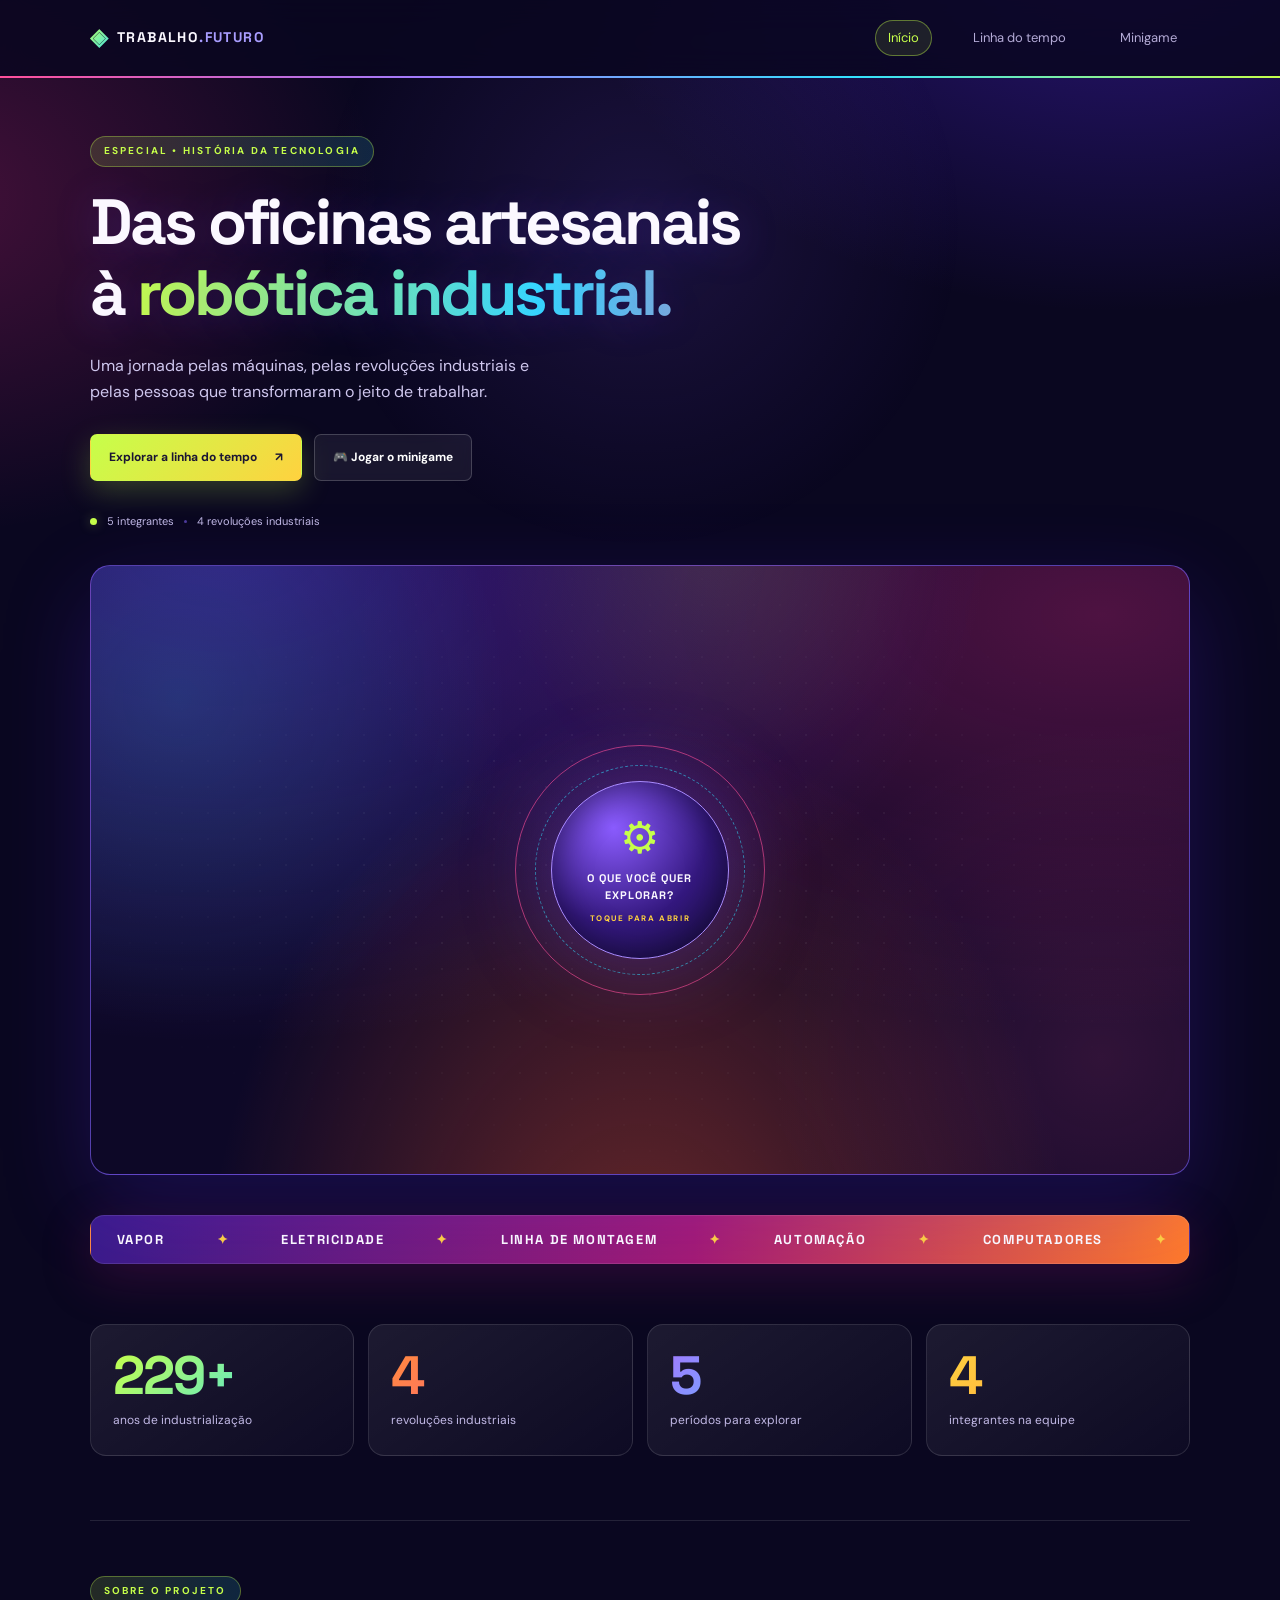
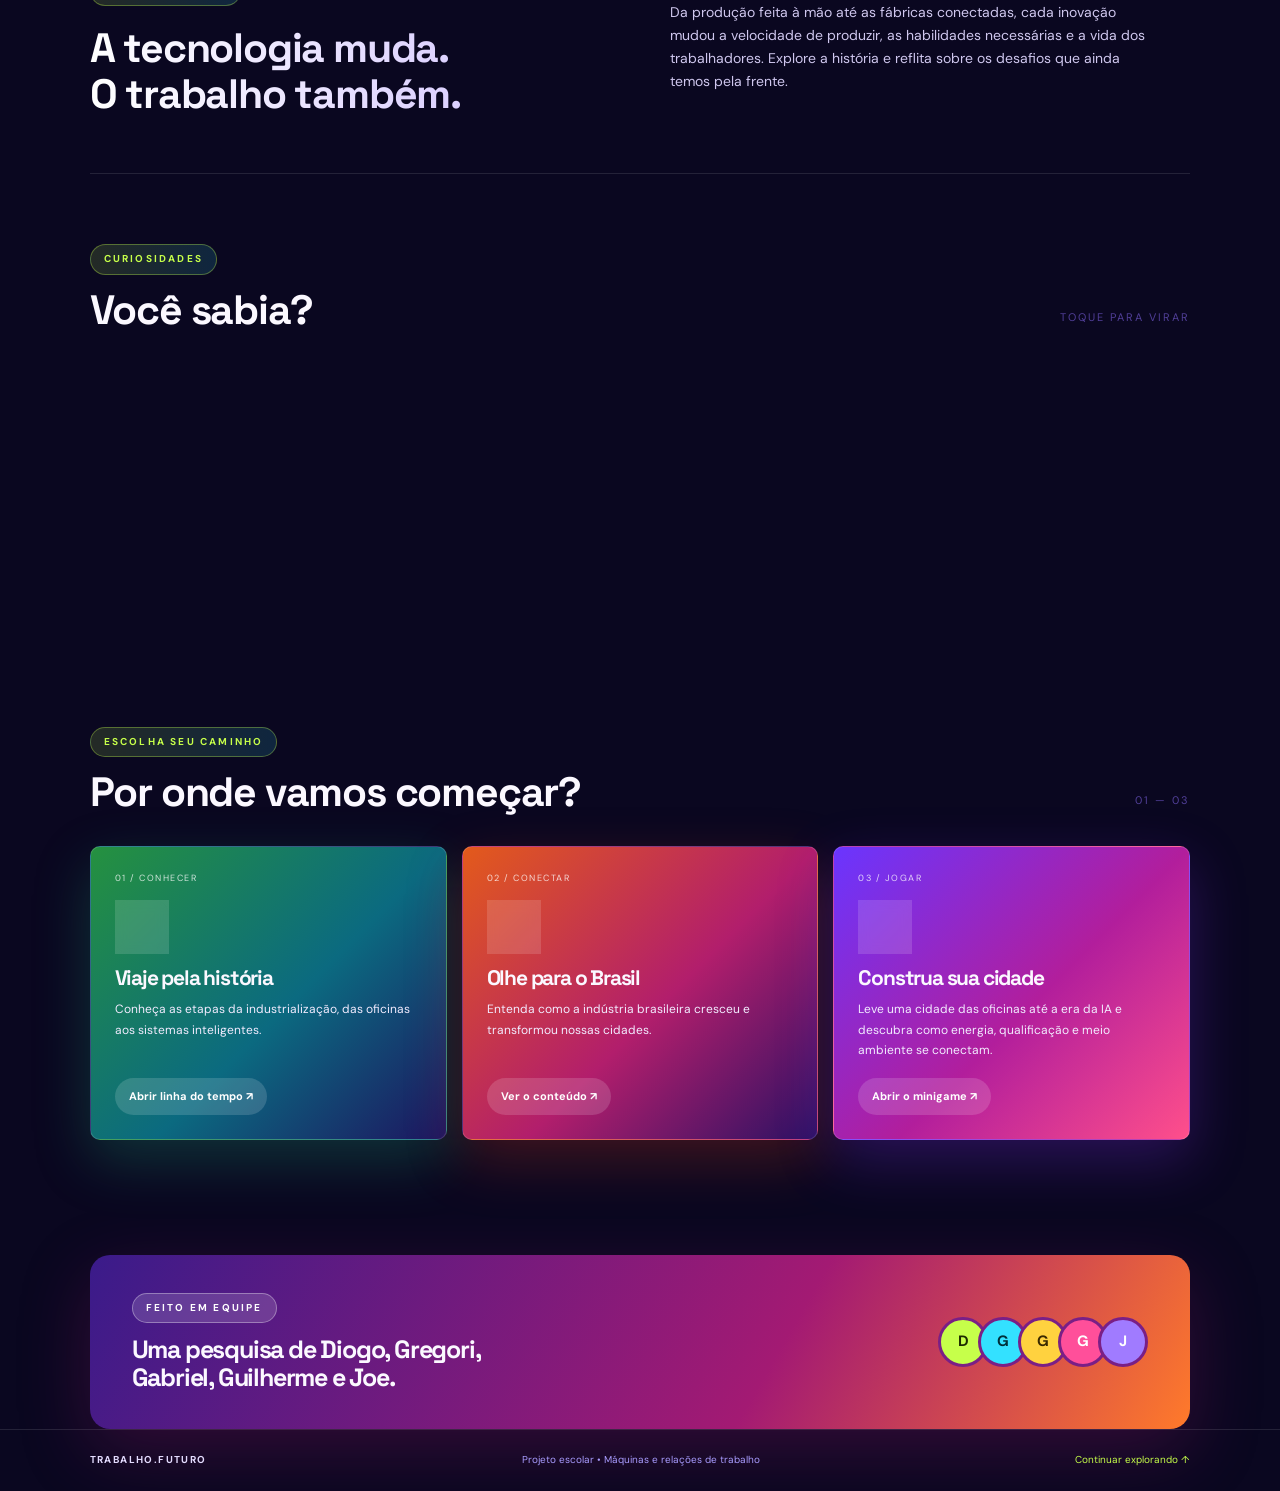
==== commit 4cc5e4f2: "Ajeitei seu inutil" ====
--- a/site_industrializacao/index.html
+++ b/site_industrializacao/index.html
@@ -5,16 +5,16 @@
   <meta charset="UTF-8">
   <meta name="viewport" content="width=device-width, initial-scale=1.0">
   <title>Da Oficina à Robótica — Início</title>
-  <link rel="stylesheet" href="style.css">
-  <script src="script.js" defer></script>
+  <link rel="stylesheet" href="/site_industrializacao/css/style.css">
+  <script src="/site_industrializacao/js/script.js" defer></script>
 </head>
 
 <body>
   <header class="topo">
     <a class="marca" href="index.html"><span class="marca-icone">◈</span> TRABALHO<span
         class="marca-claro">.FUTURO</span></a>
-    <nav><a class="selecionado" href="index.html">Início</a><a href="conteudo.html">Linha do tempo</a><a
-        href="cidade.html">Minigame</a></nav>
+    <nav><a class="selecionado" href="/site_industrializacao/index.html">Início</a><a href="/site_industrializacao/HTML/conteudo.html">Linha do tempo</a><a
+        href="/site_industrializacao/HTML/cidade.html">Minigame</a></nav>
   </header>
   <main>
     <section class="hero">
@@ -23,8 +23,8 @@
         <h1>Das oficinas artesanais<br>à <span>robótica industrial.</span></h1>
         <p class="subtitulo">Uma jornada pelas máquinas, pelas revoluções industriais e pelas pessoas que transformaram
           o jeito de trabalhar.</p>
-        <div class="acoes"><a class="botao principal" href="conteudo.html">Explorar a linha do tempo
-            <span>↗</span></a><a class="botao discreto" href="cidade.html">🎮 Jogar o minigame</a></div>
+        <div class="acoes"><a class="botao principal" href="/site_industrializacao/HTML/conteudo.html">Explorar a linha do tempo
+            <span>↗</span></a><a class="botao discreto" href="/site_industrializacao/HTML/cidade.html">🎮 Jogar o minigame</a></div>
         <div class="mini-info"><span class="ponto-verde"></span> 5 integrantes <i></i> 4 revoluções industriais</div>
       </div>
     </section>
@@ -105,20 +105,20 @@
         </div><span class="contador">01 — 03</span>
       </div>
       <div class="cards">
-        <a class="card card-verde" href="conteudo.html"><span class="card-num">01 / CONHECER</span><span
-            class="card-icone">⌁</span>
+        <a class="card card-verde" href="/site_industrializacao/HTML/conteudo.html"><span class="card-num">01 /
+            CONHECER</span><span class="card-icone">⌁</span>
           <h3>Viaje pela história</h3>
           <p>Conheça as etapas da industrialização, das oficinas aos sistemas inteligentes.</p><span
             class="card-link">Abrir linha do tempo ↗</span>
         </a>
-        <a class="card card-laranja" href="conteudo.html#brasil"><span class="card-num">02 / CONECTAR</span><span
-            class="card-icone">◉</span>
+        <a class="card card-laranja" href="/site_industrializacao/HTML/conteudo.html#brasil"><span class="card-num">02 /
+            CONECTAR</span><span class="card-icone">◉</span>
           <h3>Olhe para o Brasil</h3>
           <p>Entenda como a indústria brasileira cresceu e transformou nossas cidades.</p><span class="card-link">Ver o
             conteúdo ↗</span>
         </a>
-        <a class="card card-roxo" href="cidade.html"><span class="card-num">03 / JOGAR</span><span
-            class="card-icone">▦</span>
+        <a class="card card-roxo" href="/site_industrializacao/HTML/cidade.html"><span class="card-num">03 /
+            JOGAR</span><span class="card-icone">▦</span>
           <h3>Construa sua cidade</h3>
           <p>Leve uma cidade das oficinas até a era da IA e descubra como energia, qualificação e meio ambiente se
             conectam.</p><span class="card-link">Abrir o minigame ↗</span>
@@ -134,7 +134,7 @@
     </section>
   </main>
   <footer><span>TRABALHO.FUTURO</span><span>Projeto escolar • Máquinas e relações de trabalho</span><a
-      href="conteudo.html">Continuar explorando ↑</a></footer>
+      href="/site_industrializacao/HTML/conteudo.html">Continuar explorando ↑</a></footer>
 </body>
 
 </html>
--- a/site_industrializacao/css/style.css
+++ b/site_industrializacao/css/style.css
@@ -0,0 +1,3437 @@
+@import url('https://fonts.googleapis.com/css2?family=DM+Sans:wght@400;500;600;700&family=Space+Grotesk:wght@400;500;600;700&display=swap');
+
+:root {
+  --bg: #0a0720;
+  --panel: #15102f;
+  --panel2: #1c1540;
+  --text: #fbf8ff;
+  --muted: #b4abd6;
+  --line: #2d2358;
+  --green: #c6ff4a;
+  --orange: #ff8a3d;
+  --purple: #a07bff;
+  --pink: #ff4f9a;
+  --cyan: #33e1ff;
+  --yellow: #ffd23f
+}
+
+* {
+  margin: 0;
+  padding: 0;
+  box-sizing: border-box
+}
+
+html {
+  scroll-behavior: smooth
+}
+
+body {
+  background: radial-gradient(ellipse at 50% 30%, #0d0628 0%, var(--bg) 55%);
+  color: var(--text);
+  font-family: 'DM Sans', sans-serif;
+  line-height: 1.65;
+  min-height: 100vh
+}
+
+a {
+  color: inherit;
+  text-decoration: none
+}
+
+.topo {
+  height: 78px;
+  padding: 0 7%;
+  display: flex;
+  align-items: center;
+  justify-content: space-between;
+  border-bottom: 1px solid #ffffff0c;
+  position: sticky;
+  top: 0;
+  background: #070415ed;
+  backdrop-filter: blur(16px);
+  z-index: 10
+}
+
+.marca {
+  font-family: 'Space Grotesk', sans-serif;
+  font-weight: 700;
+  letter-spacing: 1.4px;
+  font-size: 14px;
+  display: flex;
+  align-items: center;
+  gap: 8px
+}
+
+.marca-icone {
+  color: var(--green);
+  font-size: 23px
+}
+
+.marca-claro {
+  color: #7971a5;
+  margin-left: -7px
+}
+
+nav {
+  display: flex;
+  gap: 28px
+}
+
+nav a {
+  font-size: 13px;
+  color: var(--muted);
+  transition: .2s
+}
+
+nav a:hover,
+nav a.selecionado {
+  color: var(--text)
+}
+
+nav a.selecionado {
+  border-bottom: 1px solid var(--green);
+  padding-bottom: 7px
+}
+
+main {
+  width: min(1120px, 86%);
+  margin: 0 auto
+}
+
+.hero {
+  display: block;
+  padding: 58px 0 34px
+}
+
+.sobrelinha {
+  color: var(--green);
+  font-size: 10px;
+  letter-spacing: 2.2px;
+  font-weight: 700;
+  margin-bottom: 20px
+}
+
+h1,
+h2,
+h3 {
+  font-family: 'Space Grotesk', sans-serif;
+  line-height: 1.12;
+  letter-spacing: -1.2px
+}
+
+.hero h1 {
+  font-size: clamp(40px, 5vw, 65px);
+  letter-spacing: -2.9px
+}
+
+.hero h1 span,
+.titulo-conteudo h1 span {
+  color: var(--green)
+}
+
+.subtitulo {
+  color: var(--muted);
+  font-size: 16px;
+  max-width: 470px;
+  margin: 23px 0 28px
+}
+
+.acoes {
+  display: flex;
+  gap: 12px;
+  flex-wrap: wrap
+}
+
+.botao {
+  display: inline-flex;
+  justify-content: center;
+  align-items: center;
+  gap: 18px;
+  padding: 13px 18px;
+  border-radius: 7px;
+  font-size: 12px;
+  font-weight: 700;
+  cursor: pointer;
+  transition: transform .2s, background .2s, border-color .2s;
+  border: 1px solid transparent
+}
+
+.botao:hover {
+  transform: translateY(-3px)
+}
+
+.principal {
+  background: var(--green);
+  color: #171b0f
+}
+
+.principal:hover {
+  background: #dcff91
+}
+
+.discreto {
+  border-color: #23155a;
+  background: #0c0622;
+  color: #eee5dc
+}
+
+.discreto:hover {
+  border-color: #625b8e
+}
+
+.mini-info {
+  display: flex;
+  align-items: center;
+  gap: 10px;
+  color: #736ca1;
+  font-size: 11px;
+  margin-top: 31px
+}
+
+.mini-info i {
+  height: 3px;
+  width: 3px;
+  border-radius: 50%;
+  background: #4e3b9b
+}
+
+.ponto-verde {
+  height: 7px;
+  width: 7px;
+  background: var(--green);
+  border-radius: 50%;
+  box-shadow: 0 0 12px #c9f36b66
+}
+
+.bloco-intro {
+  border-top: 1px solid var(--line);
+  border-bottom: 1px solid var(--line);
+  padding: 55px 0;
+  display: grid;
+  grid-template-columns: 1fr 1fr;
+  gap: 60px;
+  align-items: center
+}
+
+.bloco-intro h2,
+.secao-titulo h2,
+.equipe-faixa h2 {
+  font-size: clamp(28px, 3.4vw, 41px)
+}
+
+.texto-longo {
+  color: var(--muted);
+  font-size: 14px;
+  max-width: 490px
+}
+
+.selecao {
+  padding: 75px 0
+}
+
+.secao-titulo {
+  display: flex;
+  align-items: end;
+  justify-content: space-between;
+  gap: 20px
+}
+
+.secao-titulo .sobrelinha {
+  margin-bottom: 13px
+}
+
+.contador {
+  font-size: 11px;
+  color: #513f98;
+  letter-spacing: 2px;
+  padding-bottom: 7px
+}
+
+.cards {
+  display: grid;
+  grid-template-columns: repeat(2, 1fr);
+  gap: 15px;
+  margin-top: 30px
+}
+
+.card {
+  padding: 24px;
+  border: 1px solid #1b0e4c;
+  border-radius: 10px;
+  min-height: 250px;
+  display: flex;
+  flex-direction: column;
+  transition: transform .25s, border-color .25s, background .25s
+}
+
+.card:hover {
+  transform: translateY(-6px);
+  border-color: #3e2896
+}
+
+.card-verde {
+  background: linear-gradient(145deg, #26301b, #0c0820)
+}
+
+.card-laranja {
+  background: linear-gradient(145deg, #150a44, #0c0723)
+}
+
+.card-num {
+  font-size: 9px;
+  letter-spacing: 1.5px;
+  color: #9893ba
+}
+
+.card-icone {
+  font-size: 33px;
+  margin: 14px 0 9px;
+  color: var(--green)
+}
+
+.card-laranja .card-icone {
+  color: var(--orange)
+}
+
+.card h3 {
+  font-size: 21px;
+  margin-bottom: 10px
+}
+
+.card p {
+  color: var(--muted);
+  font-size: 12px;
+  line-height: 1.7
+}
+
+.card-link {
+  font-size: 11px;
+  color: var(--green);
+  font-weight: 700;
+  margin-top: auto;
+  padding-top: 20px
+}
+
+.card-laranja .card-link {
+  color: var(--orange)
+}
+
+.equipe-faixa {
+  padding: 40px 0 65px;
+  border-top: 1px solid var(--line);
+  display: flex;
+  justify-content: space-between;
+  align-items: center;
+  gap: 30px
+}
+
+.equipe-faixa .sobrelinha {
+  margin-bottom: 12px
+}
+
+.equipe-faixa h2 {
+  font-size: 25px
+}
+
+.iniciais {
+  display: flex;
+  padding-left: 10px
+}
+
+.iniciais span {
+  height: 42px;
+  width: 42px;
+  border: 3px solid var(--bg);
+  border-radius: 50%;
+  background: #314020;
+  color: var(--green);
+  display: grid;
+  place-items: center;
+  margin-left: -10px;
+  font-size: 12px;
+  font-weight: 700
+}
+
+.iniciais span:nth-child(2) {
+  background: #200f66;
+  color: #ffc49e
+}
+
+.iniciais span:nth-child(3) {
+  background: #37304b;
+  color: #d1c2ff
+}
+
+.iniciais span:nth-child(4) {
+  background: #34434a;
+  color: #b7e9ee
+}
+
+.iniciais span:nth-child(5) {
+  background: #241073;
+  color: #ffe1ad
+}
+
+footer {
+  border-top: 1px solid #ffffff12;
+  padding: 22px 7%;
+  display: flex;
+  justify-content: space-between;
+  gap: 20px;
+  color: #625b8e;
+  font-size: 10px
+}
+
+footer span:first-child {
+  letter-spacing: 1.4px;
+  font-weight: 700;
+  color: #ada8c8
+}
+
+footer a {
+  color: var(--green)
+}
+
+/* Conteúdo */
+.conteudo-main {
+  padding-bottom: 80px
+}
+
+.titulo-conteudo {
+  padding: 70px 0 36px;
+  max-width: 740px
+}
+
+.titulo-conteudo h1 {
+  font-size: clamp(42px, 6vw, 68px);
+  letter-spacing: -3px
+}
+
+.titulo-conteudo>p:last-child {
+  color: var(--muted);
+  max-width: 590px;
+  margin-top: 18px;
+  font-size: 14px
+}
+
+.filtros {
+  display: flex;
+  gap: 8px;
+  flex-wrap: wrap;
+  padding: 16px 0 25px;
+  border-bottom: 1px solid var(--line)
+}
+
+.filtro {
+  background: #0e0922;
+  border: 1px solid #1b0e4c;
+  color: #8d87b3;
+  border-radius: 30px;
+  padding: 9px 14px;
+  font: inherit;
+  font-size: 11px;
+  cursor: pointer;
+  transition: .2s
+}
+
+.filtro:hover {
+  border-color: #3f27a1;
+  color: #fff
+}
+
+.filtro.ativo {
+  background: var(--green);
+  border-color: var(--green);
+  color: #15180f;
+  font-weight: 700
+}
+
+.timeline-cards {
+  padding-top: 25px
+}
+
+.etapa {
+  display: grid;
+  grid-template-columns: 170px 1fr;
+  gap: 22px;
+  padding: 28px 0 32px;
+  border-bottom: 1px solid var(--line);
+  animation: aparecer .35s ease
+}
+
+.etapa[hidden] {
+  display: none
+}
+
+.etapa-lateral {
+  display: flex;
+  flex-direction: column;
+  gap: 8px;
+  padding-top: 5px
+}
+
+.etapa-num {
+  font-family: 'Space Grotesk', sans-serif;
+  font-size: 40px;
+  color: var(--green);
+  line-height: 1
+}
+
+.etapa-data {
+  font-size: 9px;
+  color: #6a639a;
+  letter-spacing: 1px
+}
+
+.etapa-conteudo {
+  background: linear-gradient(130deg, #0d0823, #0c081b);
+  border: 1px solid #160c3f;
+  border-radius: 10px;
+  padding: 25px 28px
+}
+
+.etapa-topo {
+  display: flex;
+  justify-content: space-between;
+  align-items: center
+}
+
+.tag {
+  font-size: 9px;
+  letter-spacing: 1.4px;
+  color: var(--green);
+  background: #c9f36b13;
+  border: 1px solid #c9f36b2e;
+  padding: 5px 8px;
+  border-radius: 4px
+}
+
+.etapa-simbolo {
+  font-size: 28px;
+  color: #a98d6a
+}
+
+.etapa h2 {
+  font-size: 25px;
+  margin: 16px 0 12px
+}
+
+.etapa p {
+  color: #9892ba;
+  font-size: 13px;
+  line-height: 1.85
+}
+
+.dados {
+  display: grid;
+  grid-template-columns: repeat(3, 1fr);
+  gap: 12px;
+  margin-top: 22px;
+  padding-top: 16px;
+  border-top: 1px solid #ffffff10
+}
+
+.dados span {
+  font-size: 10px;
+  color: #8a84b0
+}
+
+.dados b {
+  display: block;
+  color: #eee3d7;
+  font-size: 10px;
+  margin-bottom: 3px
+}
+
+.reflexao-final {
+  margin-top: 60px;
+  padding: 38px;
+  border: 1px solid #241560;
+  border-radius: 10px;
+  background: radial-gradient(ellipse at 90% 10%, #3a3b1c, #0d0823 65%)
+}
+
+.reflexao-final h2 {
+  font-size: clamp(27px, 4vw, 39px);
+  max-width: 650px;
+  margin: 17px 0
+}
+
+.reflexao-final p {
+  color: var(--muted);
+  font-size: 13px;
+  max-width: 670px;
+  margin-bottom: 22px
+}
+
+.fontes {
+  padding: 50px 0 0
+}
+
+.fontes h2 {
+  font-size: 22px;
+  margin-bottom: 17px
+}
+
+.fontes>a {
+  display: block;
+  color: var(--green);
+  font-size: 12px;
+  margin: 9px 0
+}
+
+.fontes p {
+  font-size: 10px;
+  color: #544299;
+  margin-top: 17px
+}
+
+@keyframes aparecer {
+  from {
+    opacity: .2;
+    transform: translateY(8px)
+  }
+
+  to {
+    opacity: 1;
+    transform: translateY(0)
+  }
+}
+
+@media(max-width:760px) {
+  .topo {
+    padding: 0 5%;
+    height: auto;
+    min-height: 72px;
+    flex-wrap: wrap;
+    gap: 10px;
+    padding-top: 14px;
+    padding-bottom: 14px
+  }
+
+  nav {
+    gap: 16px
+  }
+
+  nav a {
+    font-size: 11px
+  }
+
+  main {
+    width: 90%
+  }
+
+  .hero {
+    padding-top: 50px
+  }
+
+  .hero h1 {
+    font-size: clamp(39px, 10vw, 60px)
+  }
+
+  .bloco-intro {
+    grid-template-columns: 1fr;
+    gap: 20px;
+    padding: 40px 0
+  }
+
+  .cards {
+    grid-template-columns: 1fr
+  }
+
+  .card {
+    min-height: 220px
+  }
+
+  .equipe-faixa {
+    align-items: flex-start;
+    flex-direction: column
+  }
+
+  .etapa {
+    grid-template-columns: 1fr;
+    gap: 12px
+  }
+
+  .etapa-lateral {
+    flex-direction: row;
+    align-items: center;
+    gap: 13px
+  }
+
+  .etapa-num {
+    font-size: 28px
+  }
+
+  .etapa-conteudo {
+    padding: 20px
+  }
+
+  .dados {
+    grid-template-columns: 1fr;
+    gap: 9px
+  }
+
+  .titulo-conteudo {
+    padding-top: 55px
+  }
+
+  .filtros {
+    gap: 6px
+  }
+
+  .filtro {
+    font-size: 10px;
+    padding: 8px 11px
+  }
+
+  .reflexao-final {
+    padding: 25px
+  }
+
+  footer {
+    flex-wrap: wrap;
+    padding: 20px 5%
+  }
+
+  footer span:nth-child(2) {
+    order: 3;
+    width: 100%
+  }
+}
+
+@media(prefers-reduced-motion:reduce) {
+
+  *,
+  *::before,
+  *::after {
+    scroll-behavior: auto !important;
+    animation: none !important;
+    transition: none !important
+  }
+}
+
+/* ============ Banner interativo (palco) ============ */
+.palco {
+  position: relative;
+  height: 610px;
+  margin: 0 0 70px;
+  border: 1px solid #1a0c50;
+  border-radius: 20px;
+  overflow: hidden;
+  background: radial-gradient(ellipse at 50% 108%, #170a48 0%, #0b0522 48%, #070318 100%);
+  isolation: isolate
+}
+
+.palco::before {
+  content: "";
+  position: absolute;
+  inset: 0;
+  background-image: radial-gradient(#ffffff0d 1px, transparent 1.2px);
+  background-size: 26px 26px;
+  mask-image: radial-gradient(ellipse at center, #000 30%, transparent 78%);
+  -webkit-mask-image: radial-gradient(ellipse at center, #000 30%, transparent 78%);
+  z-index: -1
+}
+
+.palco-voltar {
+  position: absolute;
+  top: 18px;
+  left: 20px;
+  z-index: 6;
+  display: inline-flex;
+  align-items: center;
+  gap: 8px;
+  padding: 10px 16px;
+  border-radius: 30px;
+  border: 1px solid #2a1875;
+  background: #0d062ae6;
+  color: #f1e8de;
+  font: inherit;
+  font-size: 12px;
+  font-weight: 700;
+  cursor: pointer;
+  backdrop-filter: blur(8px);
+  transition: border-color .2s, color .2s, transform .2s
+}
+
+.palco-voltar:hover,
+.palco-voltar:focus-visible {
+  border-color: var(--green);
+  color: var(--green);
+  transform: translateX(-3px);
+  outline: none
+}
+
+.palco-voltar[hidden] {
+  display: none
+}
+
+/* botão central */
+.hub {
+  position: absolute;
+  left: 50%;
+  top: 50%;
+  width: 250px;
+  height: 250px;
+  margin: -125px 0 0 -125px;
+  border: 0;
+  background: none;
+  color: inherit;
+  font: inherit;
+  cursor: pointer;
+  display: grid;
+  place-items: center;
+  transition: opacity .45s, transform .55s cubic-bezier(.6, 0, .2, 1);
+  z-index: 3
+}
+
+.hub-anel {
+  position: absolute;
+  border-radius: 50%;
+  aspect-ratio: 1;
+  border: 1px solid #c9f36b33
+}
+
+.hub-anel-1 {
+  width: 250px;
+  animation: pulsar 3.2s ease-out infinite
+}
+
+.hub-anel-2 {
+  width: 210px;
+  border-style: dashed;
+  animation: girar 24s linear infinite
+}
+
+.hub-nucleo {
+  width: 178px;
+  height: 178px;
+  border-radius: 50%;
+  display: flex;
+  flex-direction: column;
+  align-items: center;
+  justify-content: center;
+  text-align: center;
+  background: radial-gradient(circle at 35% 28%, #1c0d58, #09041e 70%);
+  border: 1px solid #2c148b;
+  box-shadow: 0 0 80px #e0833a2e, inset 0 0 30px #00000066;
+  transition: transform .25s, border-color .25s, box-shadow .25s
+}
+
+.hub:hover .hub-nucleo,
+.hub:focus-visible .hub-nucleo {
+  transform: scale(1.07);
+  border-color: var(--green);
+  box-shadow: 0 0 90px #c9f36b30, inset 0 0 30px #00000066
+}
+
+.hub:focus-visible {
+  outline: none
+}
+
+.hub .simbolo {
+  font-size: 44px;
+  color: var(--green);
+  line-height: 1.1;
+  display: block
+}
+
+.hub strong {
+  font-size: 11px;
+  letter-spacing: 1px;
+  line-height: 1.5;
+  margin-top: 8px;
+  font-family: 'Space Grotesk', sans-serif
+}
+
+.hub small {
+  font-size: 8px;
+  letter-spacing: 1.6px;
+  color: var(--green);
+  margin-top: 9px;
+  font-weight: 700
+}
+
+.palco:not([data-estado="inicio"]) .hub {
+  opacity: 0;
+  transform: scale(.35);
+  pointer-events: none;
+  visibility: hidden;
+  transition: opacity .35s, transform .45s, visibility 0s .45s
+}
+
+/* modelos */
+.modelos {
+  position: absolute;
+  inset: 0
+}
+
+.modelo {
+  --cor: #c9f36b;
+  position: absolute;
+  left: calc(50% - 79px);
+  top: calc(50% - 100px);
+  width: 158px;
+  padding: 0;
+  border: 0;
+  background: none;
+  color: inherit;
+  font: inherit;
+  cursor: pointer;
+  display: flex;
+  flex-direction: column;
+  align-items: center;
+  gap: 10px;
+  opacity: 0;
+  visibility: hidden;
+  pointer-events: none;
+  transform: scale(.15);
+  transform-origin: center;
+  transition: left .65s cubic-bezier(.2, .9, .25, 1) var(--d), top .65s cubic-bezier(.2, .9, .25, 1) var(--d), transform .6s cubic-bezier(.2, .9, .25, 1) var(--d), opacity .4s var(--d), visibility 0s .6s;
+  -webkit-tap-highlight-color: transparent
+}
+
+.modelo:focus-visible {
+  outline: none
+}
+
+.palco[data-estado="aberto"] .modelo {
+  left: var(--x);
+  top: var(--y);
+  opacity: 1;
+  visibility: visible;
+  pointer-events: auto;
+  transform: scale(1);
+  transition: left .65s cubic-bezier(.2, .9, .25, 1) var(--d), top .65s cubic-bezier(.2, .9, .25, 1) var(--d), transform .6s cubic-bezier(.2, .9, .25, 1) var(--d), opacity .4s var(--d), visibility 0s 0s
+}
+
+.modelo-flutua {
+  display: block;
+  animation: flutuar 5.5s ease-in-out var(--f) infinite
+}
+
+.modelo-arte {
+  display: grid;
+  place-items: center;
+  width: 150px;
+  height: 150px;
+  border-radius: 26px;
+  color: var(--cor);
+  background: radial-gradient(circle at 50% 38%, color-mix(in srgb, var(--cor) 24%, #0c0525) 0%, #0a0521 70%);
+  border: 1px solid color-mix(in srgb, var(--cor) 34%, #110836);
+  box-shadow: 0 18px 38px #0007, 0 0 40px color-mix(in srgb, var(--cor) 14%, transparent);
+  transition: transform .18s ease-out, box-shadow .25s, border-color .25s;
+  will-change: transform
+}
+
+.modelo-arte svg {
+  width: 96px;
+  height: 96px;
+  filter: drop-shadow(0 6px 10px #0008);
+  transform: translateZ(30px)
+}
+
+.modelo:hover .modelo-arte,
+.modelo:focus-visible .modelo-arte {
+  border-color: var(--cor);
+  box-shadow: 0 22px 46px #000a, 0 0 56px color-mix(in srgb, var(--cor) 28%, transparent)
+}
+
+.modelo-rotulo {
+  display: inline-flex;
+  align-items: center;
+  gap: 9px;
+  padding: 7px 12px;
+  border-radius: 30px;
+  border: 1px solid #251660;
+  background: #0d0629e8;
+  font-size: 11px;
+  font-weight: 600;
+  color: #efe5da;
+  white-space: nowrap;
+  transition: border-color .2s, color .2s
+}
+
+.modelo-rotulo i {
+  width: 11px;
+  height: 11px;
+  border-radius: 50%;
+  border: 1.5px solid #676095;
+  transition: .2s
+}
+
+.modelo:hover .modelo-rotulo,
+.modelo:focus-visible .modelo-rotulo {
+  border-color: var(--cor);
+  color: #fff
+}
+
+.modelo:hover .modelo-rotulo i,
+.modelo:focus-visible .modelo-rotulo i {
+  border-color: var(--cor);
+  background: var(--cor)
+}
+
+/* modelo escolhido: os outros somem */
+.palco[data-estado="detalhe"] .modelo:not(.escolhido) {
+  opacity: 0;
+  visibility: hidden;
+  pointer-events: none;
+  transform: scale(.4);
+  transition: transform .4s, opacity .3s, visibility 0s .35s
+}
+
+.palco[data-estado="detalhe"] .modelo.escolhido {
+  left: 5%;
+  top: 50%;
+  opacity: 1;
+  visibility: visible;
+  pointer-events: none;
+  transform: translateY(-50%) scale(1.5);
+  transform-origin: left center;
+  transition: left .6s cubic-bezier(.2, .9, .25, 1), top .6s cubic-bezier(.2, .9, .25, 1), transform .6s cubic-bezier(.2, .9, .25, 1)
+}
+
+.palco[data-estado="detalhe"] .modelo.escolhido .modelo-rotulo i {
+  border-color: var(--cor);
+  background: var(--cor)
+}
+
+.palco-dica {
+  position: absolute;
+  left: 0;
+  right: 0;
+  bottom: 16px;
+  text-align: center;
+  font-size: 11px;
+  letter-spacing: 1.2px;
+  color: #7a73a6;
+  text-transform: uppercase;
+  animation: aparecer .6s ease .5s both
+}
+
+.palco-dica[hidden] {
+  display: none
+}
+
+/* painel de informações */
+.painel {
+  --cor: #c9f36b;
+  position: absolute;
+  left: 36%;
+  right: 3%;
+  top: 5%;
+  bottom: 5%;
+  overflow: auto;
+  padding: 30px 32px;
+  border-radius: 16px;
+  border: 1px solid color-mix(in srgb, var(--cor) 28%, #1b0e4c);
+  background: linear-gradient(150deg, #0e062eee, #080418f2 78%);
+  box-shadow: 0 20px 70px #000a;
+  opacity: 0;
+  visibility: hidden;
+  transform: translateX(34px);
+  transition: opacity .3s, transform .3s, visibility 0s .3s;
+  scrollbar-width: thin;
+  scrollbar-color: #251660 transparent
+}
+
+.palco[data-estado="detalhe"] .painel {
+  opacity: 1;
+  visibility: visible;
+  transform: none;
+  transition: opacity .5s .4s, transform .55s cubic-bezier(.2, .9, .25, 1) .4s, visibility 0s .4s
+}
+
+.painel-data {
+  display: inline-block;
+  color: var(--cor);
+  font-family: 'Space Grotesk', sans-serif;
+  font-size: 12px;
+  font-weight: 700;
+  letter-spacing: 1.5px;
+  padding: 6px 10px;
+  border: 1px solid color-mix(in srgb, var(--cor) 40%, transparent);
+  border-radius: 5px;
+  background: color-mix(in srgb, var(--cor) 9%, transparent)
+}
+
+.painel-sub {
+  margin-top: 16px;
+  color: #8a84b0;
+  font-size: 11px;
+  letter-spacing: 1px;
+  text-transform: uppercase
+}
+
+.painel h3 {
+  font-size: clamp(25px, 3.2vw, 36px);
+  margin: 5px 0 12px;
+  letter-spacing: -1.2px
+}
+
+.painel-texto {
+  font-size: 13px;
+  color: #b1adcb;
+  line-height: 1.8;
+  max-width: 620px
+}
+
+.painel-destaques {
+  display: grid;
+  grid-template-columns: repeat(3, 1fr);
+  gap: 10px;
+  margin: 20px 0
+}
+
+.painel-destaques div {
+  padding: 12px 14px;
+  border-radius: 10px;
+  background: #ffffff08;
+  border: 1px solid #ffffff12
+}
+
+.painel-destaques span {
+  display: block;
+  font-size: 9px;
+  letter-spacing: 1.3px;
+  color: #6d659d;
+  text-transform: uppercase
+}
+
+.painel-destaques b {
+  display: block;
+  font-size: 13px;
+  color: var(--cor);
+  margin-top: 3px;
+  font-family: 'Space Grotesk', sans-serif;
+  line-height: 1.35
+}
+
+.painel-blocos {
+  display: grid;
+  grid-template-columns: repeat(3, 1fr);
+  gap: 18px;
+  padding-top: 16px;
+  border-top: 1px solid #ffffff12
+}
+
+.painel-blocos span {
+  display: block;
+  color: var(--cor);
+  font-size: 9px;
+  font-weight: 700;
+  letter-spacing: 1.5px;
+  margin-bottom: 6px
+}
+
+.painel-blocos p {
+  font-size: 12px;
+  color: #bcb8d2;
+  line-height: 1.7
+}
+
+.painel-rodape {
+  display: flex;
+  align-items: center;
+  justify-content: space-between;
+  gap: 16px;
+  flex-wrap: wrap;
+  margin-top: 20px;
+  padding-top: 16px;
+  border-top: 1px solid #ffffff12
+}
+
+.painel-marcos {
+  display: flex;
+  gap: 7px;
+  flex-wrap: wrap
+}
+
+.painel-marcos em {
+  font-style: normal;
+  font-size: 10px;
+  color: #b5b1cd;
+  padding: 5px 10px;
+  border: 1px solid #251660;
+  border-radius: 30px;
+  background: #0c0625
+}
+
+@keyframes flutuar {
+
+  0%,
+  100% {
+    transform: translateY(0)
+  }
+
+  50% {
+    transform: translateY(-9px)
+  }
+}
+
+@keyframes pulsar {
+  0% {
+    transform: scale(.82);
+    opacity: .9
+  }
+
+  100% {
+    transform: scale(1.22);
+    opacity: 0
+  }
+}
+
+@keyframes girar {
+  to {
+    transform: rotate(360deg)
+  }
+}
+
+@media(max-width:900px) {
+  .palco {
+    height: 640px
+  }
+
+  .painel {
+    left: 39%;
+    padding: 24px 22px
+  }
+
+  .painel-destaques,
+  .painel-blocos {
+    grid-template-columns: 1fr
+  }
+
+  .modelo {
+    width: 130px;
+    left: calc(50% - 65px)
+  }
+
+  .modelo-arte {
+    width: 122px;
+    height: 122px;
+    border-radius: 22px
+  }
+
+  .modelo-arte svg {
+    width: 78px;
+    height: 78px
+  }
+
+  .modelo-rotulo {
+    font-size: 10px;
+    padding: 6px 10px
+  }
+}
+
+@media(max-width:760px) {
+  .palco {
+    height: auto;
+    min-height: 440px;
+    padding: 68px 16px 26px;
+    margin-bottom: 50px
+  }
+
+  .hub {
+    position: relative;
+    left: auto;
+    top: auto;
+    margin: 30px auto
+  }
+
+  .modelos {
+    position: static;
+    display: none;
+    grid-template-columns: 1fr 1fr;
+    gap: 20px 10px
+  }
+
+  .palco:not([data-estado="inicio"]) .hub {
+    display: none
+  }
+
+  .palco[data-estado="aberto"] .modelos {
+    display: grid
+  }
+
+  .palco[data-estado="detalhe"] .modelos {
+    display: block
+  }
+
+  .modelo {
+    position: relative;
+    left: auto !important;
+    top: auto !important;
+    width: 100%;
+    margin: 0;
+    transform: none;
+    opacity: 0;
+    visibility: hidden
+  }
+
+  .palco[data-estado="aberto"] .modelo {
+    left: auto;
+    top: auto;
+    opacity: 1;
+    visibility: visible;
+    transform: none;
+    animation: aparecer .5s ease both
+  }
+
+  .palco[data-estado="detalhe"] .modelo:not(.escolhido) {
+    display: none
+  }
+
+  .palco[data-estado="detalhe"] .modelo.escolhido {
+    position: relative;
+    left: auto;
+    top: auto;
+    transform: none;
+    margin: 0 auto 18px;
+    width: 130px
+  }
+
+  .palco[data-estado="detalhe"] .modelo.escolhido .modelo-arte {
+    width: 122px;
+    height: 122px
+  }
+
+  .painel {
+    position: relative;
+    left: auto;
+    right: auto;
+    top: auto;
+    bottom: auto;
+    display: none;
+    transform: none;
+    padding: 22px 18px;
+    overflow: visible
+  }
+
+  .palco[data-estado="detalhe"] .painel {
+    display: block;
+    transition: none
+  }
+
+  .palco-dica {
+    position: static;
+    margin-top: 18px
+  }
+
+  .modelo-flutua {
+    animation-duration: 6s
+  }
+}
+
+@media(prefers-reduced-motion:reduce) {
+
+  .modelo-flutua,
+  .hub-anel {
+    animation: none !important
+  }
+}
+
+/* =====================================================================
+   TEMA VIBRANTE — cores vivas, brilhos e movimento
+   ===================================================================== */
+body {
+  background:
+    radial-gradient(900px 620px at 88% -8%, #5a2bff66 0%, transparent 62%),
+    radial-gradient(760px 560px at -6% 22%, #ff2e8a3d 0%, transparent 60%),
+    radial-gradient(900px 600px at 50% 114%, #ff7a2a36 0%, transparent 60%), #0a0720;
+  background-attachment: fixed
+}
+
+body::before {
+  content: "";
+  position: fixed;
+  inset: 0;
+  pointer-events: none;
+  z-index: 0;
+  background: radial-gradient(520px circle at var(--cx, 50%) var(--cy, 25%), #8a5bff24, transparent 62%)
+}
+
+main,
+footer {
+  position: relative;
+  z-index: 1
+}
+
+.topo {
+  background: #0a0720d9;
+  border-width: 0 0 2px;
+  border-style: solid;
+  border-image: linear-gradient(90deg, var(--pink), var(--purple), var(--cyan), var(--green)) 1
+}
+
+.marca-icone {
+  background: linear-gradient(135deg, var(--green), var(--cyan));
+  -webkit-background-clip: text;
+  background-clip: text;
+  color: transparent;
+  animation: girar 14s linear infinite;
+  display: inline-block
+}
+
+.marca-claro {
+  color: #a99dff
+}
+
+nav a {
+  padding: 6px 12px;
+  border-radius: 30px;
+  border: 1px solid transparent
+}
+
+nav a:hover {
+  background: #ffffff12;
+  color: #fff
+}
+
+nav a.selecionado {
+  border: 1px solid #c6ff4a66;
+  background: #c6ff4a1a;
+  color: var(--green);
+  padding-bottom: 6px
+}
+
+.sobrelinha {
+  display: inline-block;
+  padding: 6px 13px;
+  border-radius: 30px;
+  background: linear-gradient(90deg, #c6ff4a24, #33e1ff24);
+  border: 1px solid #c6ff4a55;
+  color: var(--green)
+}
+
+.hero h1 span,
+.titulo-conteudo h1 span {
+  background: linear-gradient(90deg, var(--green), var(--cyan), var(--pink), var(--yellow), var(--green));
+  background-size: 300% 100%;
+  -webkit-background-clip: text;
+  background-clip: text;
+  color: transparent;
+  animation: fluir 9s linear infinite
+}
+
+.hero h1 {
+  text-shadow: 0 4px 40px #7a4dff40
+}
+
+.subtitulo {
+  color: #cfc7ee
+}
+
+.botao {
+  position: relative;
+  overflow: hidden
+}
+
+.principal {
+  background: linear-gradient(135deg, #c6ff4a, #ffd23f);
+  color: #1b1533;
+  box-shadow: 0 10px 30px #c6ff4a38
+}
+
+.principal:hover {
+  background: linear-gradient(135deg, #d8ff7c, #ffe27a);
+  box-shadow: 0 14px 44px #c6ff4a66
+}
+
+.principal::after {
+  content: "";
+  position: absolute;
+  inset: 0;
+  background: linear-gradient(110deg, transparent 30%, #ffffffb0 50%, transparent 70%);
+  transform: translateX(-130%);
+  transition: transform .7s
+}
+
+.principal:hover::after {
+  transform: translateX(130%)
+}
+
+.discreto {
+  background: #ffffff10;
+  border-color: #ffffff30;
+  color: #fff;
+  backdrop-filter: blur(6px)
+}
+
+.discreto:hover {
+  border-color: var(--pink);
+  background: #ff4f9a1f;
+  box-shadow: 0 10px 30px #ff4f9a30
+}
+
+.mini-info {
+  color: #c2b9e6
+}
+
+.ponto-verde {
+  animation: pulsarponto 1.8s ease-in-out infinite
+}
+
+/* faixa de palavras em movimento */
+.faixa-ticker {
+  overflow: hidden;
+  margin: -30px 0 60px;
+  border-radius: 14px;
+  border: 1px solid #ffffff1c;
+  background: linear-gradient(90deg, #3a1b8a, #a31a73 55%, #ff7a2a);
+  box-shadow: 0 14px 50px #a31a7340
+}
+
+.ticker-trilho {
+  display: flex;
+  width: max-content;
+  animation: correr 32s linear infinite
+}
+
+.faixa-ticker:hover .ticker-trilho {
+  animation-play-state: paused
+}
+
+.ticker-trilho span {
+  padding: 13px 26px;
+  font-family: 'Space Grotesk', sans-serif;
+  font-weight: 700;
+  font-size: 13px;
+  letter-spacing: 1.6px;
+  text-transform: uppercase;
+  color: #fff;
+  white-space: nowrap
+}
+
+.ticker-trilho span::after {
+  content: "✦";
+  margin-left: 52px;
+  color: var(--yellow)
+}
+
+/* números */
+.stats {
+  display: grid;
+  grid-template-columns: repeat(4, 1fr);
+  gap: 14px;
+  margin-bottom: 64px
+}
+
+.stat {
+  --c1: #c6ff4a;
+  --c2: #33e1ff;
+  position: relative;
+  overflow: hidden;
+  padding: 24px 22px;
+  border-radius: 16px;
+  background: linear-gradient(145deg, #ffffff14, #ffffff05);
+  border: 1px solid #ffffff1f;
+  transition: transform .3s, border-color .3s, box-shadow .3s
+}
+
+.stat:nth-child(2) {
+  --c1: #ff8a3d;
+  --c2: #ff4f9a
+}
+
+.stat:nth-child(3) {
+  --c1: #a07bff;
+  --c2: #33e1ff
+}
+
+.stat:nth-child(4) {
+  --c1: #ffd23f;
+  --c2: #ff8a3d
+}
+
+.stat:hover {
+  transform: translateY(-6px);
+  border-color: var(--c1);
+  box-shadow: 0 18px 44px color-mix(in srgb, var(--c1) 26%, transparent)
+}
+
+.stat b {
+  display: block;
+  font-family: 'Space Grotesk', sans-serif;
+  font-size: clamp(36px, 4.4vw, 54px);
+  line-height: 1;
+  letter-spacing: -2px;
+  background: linear-gradient(135deg, var(--c1), var(--c2));
+  -webkit-background-clip: text;
+  background-clip: text;
+  color: transparent
+}
+
+.stat span {
+  display: block;
+  margin-top: 8px;
+  font-size: 12px;
+  color: #c2b9e6
+}
+
+.bloco-intro {
+  border-color: #ffffff1c
+}
+
+.bloco-intro h2 {
+  background: linear-gradient(90deg, #fff, #cdbdff);
+  -webkit-background-clip: text;
+  background-clip: text;
+  color: transparent
+}
+
+.texto-longo {
+  color: #cfc7ee
+}
+
+/* curiosidades (cartões que viram) */
+.curiosidades {
+  padding: 70px 0 20px
+}
+
+.flips {
+  display: grid;
+  grid-template-columns: repeat(4, 1fr);
+  gap: 14px;
+  margin-top: 28px
+}
+
+.flip {
+  --cor: var(--orange);
+  perspective: 1000px;
+  border: 0;
+  background: none;
+  padding: 0;
+  height: 270px;
+  cursor: pointer;
+  font: inherit;
+  color: inherit;
+  text-align: left;
+  -webkit-tap-highlight-color: transparent
+}
+
+.flip:nth-child(2) {
+  --cor: var(--cyan)
+}
+
+.flip:nth-child(3) {
+  --cor: var(--pink)
+}
+
+.flip:nth-child(4) {
+  --cor: var(--green)
+}
+
+.flip:focus-visible {
+  outline: 2px solid var(--cor);
+  outline-offset: 4px;
+  border-radius: 16px
+}
+
+.flip-in {
+  position: relative;
+  display: block;
+  width: 100%;
+  height: 100%;
+  transition: transform .75s cubic-bezier(.2, .8, .2, 1);
+  transform-style: preserve-3d
+}
+
+.flip:hover .flip-in {
+  transform: rotateY(9deg) translateY(-4px)
+}
+
+.flip.virado .flip-in,
+.flip.virado:hover .flip-in {
+  transform: rotateY(180deg)
+}
+
+.flip-frente,
+.flip-verso {
+  position: absolute;
+  inset: 0;
+  display: flex;
+  flex-direction: column;
+  gap: 12px;
+  padding: 22px;
+  border-radius: 16px;
+  -webkit-backface-visibility: hidden;
+  backface-visibility: hidden
+}
+
+.flip-frente {
+  background: linear-gradient(150deg, color-mix(in srgb, var(--cor) 30%, #1a1240), #130d33 75%);
+  border: 1px solid color-mix(in srgb, var(--cor) 60%, transparent);
+  box-shadow: 0 14px 40px color-mix(in srgb, var(--cor) 18%, transparent)
+}
+
+.flip-verso {
+  transform: rotateY(180deg);
+  background: linear-gradient(150deg, var(--cor), color-mix(in srgb, var(--cor) 50%, #4a1fb8));
+  color: #150d2e;
+  box-shadow: 0 18px 50px color-mix(in srgb, var(--cor) 38%, transparent)
+}
+
+.flip small {
+  font-size: 9px;
+  letter-spacing: 1.6px;
+  font-weight: 700;
+  color: var(--cor)
+}
+
+.flip-verso small {
+  color: #150d2eb3
+}
+
+.flip-frente b {
+  font-family: 'Space Grotesk', sans-serif;
+  font-size: 18px;
+  line-height: 1.28;
+  letter-spacing: -.6px;
+  color: #fff
+}
+
+.flip-frente em {
+  margin-top: auto;
+  font-style: normal;
+  font-size: 11px;
+  font-weight: 700;
+  color: var(--cor)
+}
+
+.flip-verso b {
+  font-family: 'Space Grotesk', sans-serif;
+  font-size: 27px;
+  line-height: 1.1;
+  letter-spacing: -1px
+}
+
+.flip-verso span.txt {
+  display: block;
+  font-size: 13px;
+  line-height: 1.6;
+  font-weight: 500
+}
+
+/* cartões de caminho */
+.card {
+  position: relative;
+  overflow: hidden;
+  border: 1px solid #ffffff26
+}
+
+.card::before {
+  content: "";
+  position: absolute;
+  inset: 0;
+  background: radial-gradient(380px circle at var(--mx, 50%) var(--my, 0%), #ffffff2e, transparent 55%);
+  opacity: 0;
+  transition: opacity .3s;
+  pointer-events: none
+}
+
+.card:hover::before {
+  opacity: 1
+}
+
+.card:hover {
+  transform: translateY(-8px) scale(1.01);
+  border-color: #ffffff70
+}
+
+.card-verde {
+  background: linear-gradient(135deg, #25913f 0%, #0b6a80 55%, #1d1560 100%);
+  box-shadow: 0 20px 56px #1fb88040
+}
+
+.card-laranja {
+  background: linear-gradient(135deg, #e35a1b 0%, #b21e6c 55%, #2b1163 100%);
+  box-shadow: 0 20px 56px #e3401b40
+}
+
+.card p {
+  color: #f2ecff
+}
+
+.card-num {
+  color: #ffffffc7
+}
+
+.card-icone {
+  display: grid;
+  place-items: center;
+  width: 54px;
+  height: 54px;
+  border-radius: 16px;
+  background: #ffffff24;
+  color: #fff !important;
+  font-size: 28px;
+  margin: 14px 0 12px;
+  backdrop-filter: blur(6px)
+}
+
+.card-link {
+  color: #fff !important;
+  background: #ffffff26;
+  padding: 9px 14px;
+  border-radius: 30px;
+  align-self: flex-start;
+  transition: background .2s, transform .2s
+}
+
+.card:hover .card-link {
+  background: #ffffff40;
+  transform: translateX(4px)
+}
+
+/* equipe */
+.equipe-faixa {
+  border: 0;
+  margin-top: 40px;
+  padding: 38px 42px;
+  border-radius: 20px;
+  background: linear-gradient(120deg, #3a1b8a, #a31a73 62%, #ff7a2a);
+  box-shadow: 0 22px 70px #a31a7344
+}
+
+.equipe-faixa .sobrelinha {
+  background: #ffffff26;
+  border-color: #ffffff55;
+  color: #fff
+}
+
+.iniciais span {
+  height: 50px;
+  width: 50px;
+  font-size: 15px;
+  border-color: #7a1f86;
+  transition: transform .25s
+}
+
+.iniciais span:hover {
+  transform: translateY(-8px) scale(1.12);
+  z-index: 2
+}
+
+.iniciais span:nth-child(1) {
+  background: #c6ff4a;
+  color: #1d2b00
+}
+
+.iniciais span:nth-child(2) {
+  background: #33e1ff;
+  color: #00303a
+}
+
+.iniciais span:nth-child(3) {
+  background: #ffd23f;
+  color: #3a2a00
+}
+
+.iniciais span:nth-child(4) {
+  background: #ff4f9a;
+  color: #fff
+}
+
+.iniciais span:nth-child(5) {
+  background: #a07bff;
+  color: #fff
+}
+
+footer {
+  border-top: 1px solid #ffffff1c;
+  color: #a99dff
+}
+
+footer span:first-child {
+  color: #e4dcff
+}
+
+/* banner (palco) mais vivo */
+.palco {
+  background: radial-gradient(ellipse at 50% 124%, #ff5a2a66 0%, transparent 56%), radial-gradient(ellipse at 12% -4%, #6a35ff66, transparent 56%), radial-gradient(ellipse at 92% 8%, #ff2e8a44, transparent 52%), #0d0827;
+  border: 1px solid #7a5cf0aa;
+  box-shadow: 0 30px 90px #5a2bff35
+}
+
+.palco::after {
+  content: "";
+  position: absolute;
+  inset: -20%;
+  z-index: -1;
+  pointer-events: none;
+  background: radial-gradient(circle at 20% 30%, #33e1ff26 0, transparent 24%), radial-gradient(circle at 80% 72%, #ff4f9a26 0, transparent 24%), radial-gradient(circle at 55% 12%, #c6ff4a1a 0, transparent 20%);
+  animation: derivar 16s ease-in-out infinite alternate
+}
+
+.hub-nucleo {
+  background: radial-gradient(circle at 35% 26%, #8b5cff, #34187f 55%, #120a33 100%);
+  border-color: #a98bff;
+  box-shadow: 0 0 90px #7a4dff66, inset 0 0 36px #0006
+}
+
+.hub-anel-1 {
+  border-color: #ff4f9a99
+}
+
+.hub-anel-2 {
+  border-color: #33e1ff88
+}
+
+.hub:hover .hub-nucleo,
+.hub:focus-visible .hub-nucleo {
+  border-color: var(--green);
+  box-shadow: 0 0 110px #c6ff4a55, inset 0 0 36px #0006
+}
+
+.hub small {
+  color: var(--yellow)
+}
+
+.palco-voltar {
+  background: #1a1240e6;
+  border-color: #7a5cf0
+}
+
+.palco-dica {
+  color: #c2b9e6
+}
+
+.modelo-arte svg {
+  filter: drop-shadow(0 0 12px color-mix(in srgb, currentColor 55%, transparent)) drop-shadow(0 6px 10px #0008)
+}
+
+.modelo-rotulo {
+  background: #1a1240ea;
+  border-color: #5a46a8;
+  color: #fff
+}
+
+.painel {
+  background: linear-gradient(150deg, #2a1a6aee, #0f0a2cf4 70%)
+}
+
+.painel-destaques div {
+  background: #ffffff0f;
+  border-color: #ffffff1f
+}
+
+/* página de conteúdo: cada período com sua cor */
+.etapa {
+  --cor: var(--green)
+}
+
+.etapa[data-etapa="inicio"] {
+  --cor: var(--yellow)
+}
+
+.etapa[data-etapa="1"] {
+  --cor: var(--orange)
+}
+
+.etapa[data-etapa="2"] {
+  --cor: var(--green)
+}
+
+.etapa[data-etapa="3"] {
+  --cor: var(--cyan)
+}
+
+.etapa[data-etapa="4"] {
+  --cor: var(--purple)
+}
+
+.etapa[data-etapa="brasil"] {
+  --cor: var(--pink)
+}
+
+.etapa {
+  border-bottom-color: #ffffff14
+}
+
+.etapa-num {
+  color: var(--cor);
+  text-shadow: 0 0 34px color-mix(in srgb, var(--cor) 65%, transparent);
+  font-size: 48px
+}
+
+.etapa-data {
+  color: #bdb3e6
+}
+
+.etapa-conteudo {
+  position: relative;
+  overflow: hidden;
+  background: linear-gradient(130deg, color-mix(in srgb, var(--cor) 17%, #1a1240), #110b2c 70%);
+  border: 1px solid color-mix(in srgb, var(--cor) 38%, #2d2358);
+  border-left: 4px solid var(--cor);
+  transition: transform .3s, box-shadow .3s
+}
+
+.etapa-conteudo::before {
+  content: "";
+  position: absolute;
+  inset: 0;
+  background: radial-gradient(420px circle at var(--mx, 50%) var(--my, 0%), color-mix(in srgb, var(--cor) 24%, transparent), transparent 58%);
+  opacity: 0;
+  transition: opacity .3s;
+  pointer-events: none
+}
+
+.etapa-conteudo:hover::before {
+  opacity: 1
+}
+
+.etapa-conteudo:hover {
+  transform: translateY(-5px);
+  box-shadow: 0 20px 56px color-mix(in srgb, var(--cor) 26%, transparent)
+}
+
+.tag {
+  color: var(--cor);
+  border-color: color-mix(in srgb, var(--cor) 50%, transparent);
+  background: color-mix(in srgb, var(--cor) 14%, transparent)
+}
+
+.etapa-simbolo {
+  color: var(--cor);
+  font-size: 36px;
+  display: inline-block;
+  animation: flutuar 4.5s ease-in-out infinite
+}
+
+.etapa p {
+  color: #d6cff0
+}
+
+.dados {
+  border-top-color: #ffffff1a
+}
+
+.dados b {
+  color: var(--cor)
+}
+
+.dados span {
+  color: #c2b9e6
+}
+
+.filtro {
+  --cor: var(--green);
+  background: #ffffff0d;
+  border-color: #ffffff26;
+  color: #d6cff0
+}
+
+.filtro[data-filtro="inicio"] {
+  --cor: var(--yellow)
+}
+
+.filtro[data-filtro="1"] {
+  --cor: var(--orange)
+}
+
+.filtro[data-filtro="3"] {
+  --cor: var(--cyan)
+}
+
+.filtro[data-filtro="4"] {
+  --cor: var(--purple)
+}
+
+.filtro[data-filtro="brasil"] {
+  --cor: var(--pink)
+}
+
+.filtro:hover {
+  border-color: var(--cor);
+  color: #fff;
+  transform: translateY(-2px);
+  background: color-mix(in srgb, var(--cor) 16%, transparent)
+}
+
+.filtro.ativo {
+  background: var(--cor);
+  border-color: var(--cor);
+  color: #150d2e;
+  box-shadow: 0 8px 26px color-mix(in srgb, var(--cor) 45%, transparent)
+}
+
+.titulo-conteudo>p:last-child {
+  color: #cfc7ee
+}
+
+.reflexao-final {
+  border: 0;
+  background: linear-gradient(125deg, #3a1b8a, #a31a73 60%, #ff7a2a);
+  box-shadow: 0 24px 70px #a31a7340
+}
+
+.reflexao-final p {
+  color: #f4eeff
+}
+
+.reflexao-final .tag {
+  color: #fff;
+  background: #ffffff26;
+  border-color: #ffffff55
+}
+
+.fontes>a {
+  display: block;
+  width: fit-content;
+  padding: 4px 0;
+  border-bottom: 1px solid transparent;
+  transition: .2s
+}
+
+.fontes>a:hover {
+  border-bottom-color: var(--green);
+  transform: translateX(4px)
+}
+
+.fontes p {
+  color: #9d92cf
+}
+
+/* entrada ao rolar */
+.js .revelar {
+  opacity: 0;
+  transform: translateY(30px);
+  transition: opacity .8s cubic-bezier(.2, .8, .2, 1), transform .8s cubic-bezier(.2, .8, .2, 1);
+  transition-delay: var(--atraso, 0ms)
+}
+
+.js .revelar.visivel {
+  opacity: 1;
+  transform: none
+}
+
+@keyframes fluir {
+  to {
+    background-position: 300% 0
+  }
+}
+
+@keyframes correr {
+  to {
+    transform: translateX(-50%)
+  }
+}
+
+@keyframes derivar {
+  from {
+    transform: translate(-3%, -2%) scale(1)
+  }
+
+  to {
+    transform: translate(3%, 3%) scale(1.12)
+  }
+}
+
+@keyframes pulsarponto {
+
+  0%,
+  100% {
+    box-shadow: 0 0 0 0 #c6ff4a88
+  }
+
+  50% {
+    box-shadow: 0 0 0 8px #c6ff4a00
+  }
+}
+
+@media(max-width:900px) {
+  .stats {
+    grid-template-columns: repeat(2, 1fr)
+  }
+
+  .flips {
+    grid-template-columns: repeat(2, 1fr)
+  }
+}
+
+@media(max-width:760px) {
+  .cards {
+    grid-template-columns: 1fr
+  }
+
+  .flips {
+    grid-template-columns: 1fr
+  }
+
+  .flip {
+    height: 230px
+  }
+
+  .faixa-ticker {
+    margin: -10px 0 44px
+  }
+
+  .equipe-faixa {
+    padding: 28px 24px
+  }
+
+  .stats {
+    margin-bottom: 44px
+  }
+}
+
+@media(prefers-reduced-motion:reduce) {
+  .js .revelar {
+    opacity: 1;
+    transform: none
+  }
+
+  .ticker-trilho {
+    animation: none
+  }
+}
+
+/* fundos dos modelos com mais cor */
+.modelo-arte {
+  background: radial-gradient(circle at 50% 28%, color-mix(in srgb, var(--cor) 42%, #241657) 0%, color-mix(in srgb, var(--cor) 12%, #150d36) 72%);
+  border-color: color-mix(in srgb, var(--cor) 60%, transparent);
+  box-shadow: 0 18px 38px #0007, 0 0 46px color-mix(in srgb, var(--cor) 26%, transparent)
+}
+
+.modelo-arte svg {
+  color: color-mix(in srgb, var(--cor) 72%, #fff);
+  stroke: currentColor;
+  filter: drop-shadow(0 0 14px var(--cor)) drop-shadow(0 6px 10px #0008)
+}
+
+.modelo-arte svg *[fill] {
+  fill: var(--cor)
+}
+
+/* =====================================================================
+   Conteúdo expandido: saiba mais, comparativo, glossário
+   ===================================================================== */
+.barra-expandir {
+  display: flex;
+  justify-content: flex-end;
+  margin: -6px 0 18px
+}
+
+.btn-expandir {
+  font: inherit;
+  font-size: 12px;
+  font-weight: 700;
+  padding: 9px 16px;
+  border-radius: 30px;
+  border: 1px solid #ffffff30;
+  background: #ffffff0d;
+  color: #e4dcff;
+  cursor: pointer;
+  transition: .2s
+}
+
+.btn-expandir:hover {
+  border-color: var(--cyan);
+  color: #fff;
+  background: #33e1ff1a
+}
+
+.btn-expandir[aria-pressed="true"] {
+  background: var(--cyan);
+  color: #06222a;
+  border-color: var(--cyan)
+}
+
+.saiba-mais {
+  margin-top: 20px;
+  display: inline-flex;
+  align-items: center;
+  gap: 10px;
+  font: inherit;
+  font-size: 12px;
+  font-weight: 700;
+  color: #150d2e;
+  background: var(--cor);
+  border: 0;
+  border-radius: 30px;
+  padding: 10px 16px;
+  cursor: pointer;
+  box-shadow: 0 8px 24px color-mix(in srgb, var(--cor) 35%, transparent);
+  transition: transform .2s, box-shadow .2s
+}
+
+.saiba-mais:hover {
+  transform: translateY(-2px);
+  box-shadow: 0 12px 30px color-mix(in srgb, var(--cor) 50%, transparent)
+}
+
+.saiba-mais i {
+  font-style: normal;
+  font-size: 16px;
+  line-height: 1;
+  transition: transform .3s
+}
+
+.saiba-mais[aria-expanded="true"] i {
+  transform: rotate(45deg)
+}
+
+.detalhes {
+  margin-top: 22px;
+  padding-top: 22px;
+  border-top: 1px solid #ffffff1c;
+  animation: aparecer .5s ease both
+}
+
+.detalhes[hidden] {
+  display: none
+}
+
+.det-grid {
+  display: grid;
+  grid-template-columns: repeat(3, 1fr);
+  gap: 14px
+}
+
+.det-bloco {
+  padding: 16px 16px 14px;
+  border-radius: 12px;
+  background: #ffffff0a;
+  border: 1px solid #ffffff14;
+  transition: border-color .25s, transform .25s
+}
+
+.det-bloco:hover {
+  border-color: var(--cor);
+  transform: translateY(-3px)
+}
+
+.det-bloco h4 {
+  font-family: 'Space Grotesk', sans-serif;
+  font-size: 14px;
+  color: var(--cor);
+  margin-bottom: 8px;
+  letter-spacing: -.2px
+}
+
+.det-bloco p {
+  font-size: 12px;
+  line-height: 1.75;
+  color: #d6cff0
+}
+
+.det-sub {
+  margin: 24px 0 12px;
+  font-size: 10px;
+  letter-spacing: 1.6px;
+  text-transform: uppercase;
+  color: #a99dff
+}
+
+.mini-linha {
+  list-style: none;
+  position: relative;
+  display: grid;
+  gap: 0;
+  padding-left: 6px
+}
+
+.mini-linha li {
+  position: relative;
+  display: grid;
+  grid-template-columns: 110px 1fr;
+  gap: 14px;
+  padding: 9px 0 9px 22px;
+  border-left: 2px solid color-mix(in srgb, var(--cor) 35%, transparent)
+}
+
+.mini-linha li::before {
+  content: "";
+  position: absolute;
+  left: -7px;
+  top: 14px;
+  width: 12px;
+  height: 12px;
+  border-radius: 50%;
+  background: var(--cor);
+  box-shadow: 0 0 0 4px color-mix(in srgb, var(--cor) 25%, transparent)
+}
+
+.mini-linha b {
+  font-family: 'Space Grotesk', sans-serif;
+  font-size: 13px;
+  color: var(--cor)
+}
+
+.mini-linha span {
+  font-size: 12.5px;
+  line-height: 1.6;
+  color: #e2dbf7
+}
+
+.det-chips {
+  display: flex;
+  flex-wrap: wrap;
+  gap: 8px
+}
+
+.det-chips em {
+  font-style: normal;
+  font-size: 11px;
+  padding: 6px 12px;
+  border-radius: 30px;
+  border: 1px solid color-mix(in srgb, var(--cor) 45%, transparent);
+  background: color-mix(in srgb, var(--cor) 12%, transparent);
+  color: #fff
+}
+
+.det-conexao {
+  margin-top: 24px;
+  padding: 18px 20px;
+  border-radius: 14px;
+  background: linear-gradient(120deg, color-mix(in srgb, var(--cor) 30%, #1a1240), #150e36);
+  border: 1px dashed color-mix(in srgb, var(--cor) 70%, transparent)
+}
+
+.det-conexao span {
+  font-size: 10px;
+  font-weight: 700;
+  letter-spacing: 1.6px;
+  color: var(--cor)
+}
+
+.det-conexao p {
+  margin-top: 6px;
+  font-size: 13px;
+  line-height: 1.75;
+  color: #fff
+}
+
+.comparativo,
+.glossario {
+  margin: 64px 0 0
+}
+
+.tabela-rolagem {
+  overflow-x: auto;
+  margin-top: 26px;
+  border-radius: 16px;
+  border: 1px solid #ffffff1f;
+  background: #ffffff08
+}
+
+.tabela-rev {
+  width: 100%;
+  min-width: 860px;
+  border-collapse: collapse;
+  font-size: 12.5px
+}
+
+.tabela-rev th,
+.tabela-rev td {
+  padding: 15px 16px;
+  text-align: left;
+  vertical-align: top;
+  line-height: 1.6;
+  border-bottom: 1px solid #ffffff12
+}
+
+.tabela-rev thead th {
+  font-family: 'Space Grotesk', sans-serif;
+  font-size: 13px;
+  color: #150d2e;
+  border-bottom: 0
+}
+
+.tabela-rev thead th:first-child {
+  background: transparent
+}
+
+.tabela-rev .c1 {
+  background: var(--orange)
+}
+
+.tabela-rev .c2 {
+  background: var(--green)
+}
+
+.tabela-rev .c3 {
+  background: var(--cyan)
+}
+
+.tabela-rev .c4 {
+  background: var(--purple)
+}
+
+.tabela-rev tbody th {
+  width: 150px;
+  font-size: 11px;
+  letter-spacing: 1px;
+  text-transform: uppercase;
+  color: #a99dff
+}
+
+.tabela-rev td {
+  color: #e2dbf7
+}
+
+.tabela-rev tbody tr:hover td,
+.tabela-rev tbody tr:hover th {
+  background: #ffffff0d
+}
+
+.tabela-rev tbody tr:last-child th,
+.tabela-rev tbody tr:last-child td {
+  border-bottom: 0
+}
+
+.glossario-grid {
+  display: grid;
+  grid-template-columns: repeat(5, 1fr);
+  gap: 12px;
+  margin-top: 26px
+}
+
+.termo {
+  --cor: var(--cyan);
+  padding: 16px;
+  border-radius: 14px;
+  background: #ffffff0a;
+  border: 1px solid #ffffff1c;
+  transition: transform .25s, border-color .25s, background .25s
+}
+
+.termo:nth-child(5n+1) {
+  --cor: var(--yellow)
+}
+
+.termo:nth-child(5n+2) {
+  --cor: var(--orange)
+}
+
+.termo:nth-child(5n+3) {
+  --cor: var(--green)
+}
+
+.termo:nth-child(5n+4) {
+  --cor: var(--cyan)
+}
+
+.termo:nth-child(5n) {
+  --cor: var(--pink)
+}
+
+.termo:hover {
+  transform: translateY(-6px) rotate(-.6deg);
+  border-color: var(--cor);
+  background: color-mix(in srgb, var(--cor) 12%, #150e36)
+}
+
+.termo b {
+  display: block;
+  font-family: 'Space Grotesk', sans-serif;
+  font-size: 14px;
+  color: var(--cor);
+  margin-bottom: 6px
+}
+
+.termo p {
+  font-size: 11.5px;
+  line-height: 1.65;
+  color: #d6cff0
+}
+
+@media(max-width:1000px) {
+  .glossario-grid {
+    grid-template-columns: repeat(2, 1fr)
+  }
+
+  .det-grid {
+    grid-template-columns: 1fr 1fr
+  }
+}
+
+@media(max-width:640px) {
+  .det-grid {
+    grid-template-columns: 1fr
+  }
+
+  .mini-linha li {
+    grid-template-columns: 1fr;
+    gap: 2px
+  }
+
+  .glossario-grid {
+    grid-template-columns: 1fr
+  }
+
+  .barra-expandir {
+    justify-content: flex-start
+  }
+}
+
+/* =====================================================================
+   MINIGAME — Cidade em Revolução
+   ===================================================================== */
+.jogo-main .titulo-conteudo {
+  padding-bottom: 26px
+}
+
+.jogo {
+  margin-top: 6px
+}
+
+.hud {
+  display: grid;
+  grid-template-columns: repeat(auto-fit, minmax(138px, 1fr));
+  gap: 10px;
+  margin-bottom: 14px
+}
+
+.chip {
+  position: relative;
+  padding: 11px 14px;
+  border-radius: 14px;
+  background: linear-gradient(145deg, #ffffff14, #ffffff06);
+  border: 1px solid #ffffff1f;
+  transition: border-color .25s, box-shadow .25s, transform .25s
+}
+
+.chip[hidden] {
+  display: none
+}
+
+.chip span {
+  display: block;
+  font-size: 9px;
+  letter-spacing: 1.3px;
+  color: #a99dff;
+  font-weight: 700
+}
+
+.chip b {
+  display: block;
+  font-family: 'Space Grotesk', sans-serif;
+  font-size: 21px;
+  letter-spacing: -.8px;
+  margin-top: 3px;
+  color: #fff
+}
+
+.chip small {
+  display: block;
+  font-size: 10px;
+  color: #9d92cf;
+  margin-top: 2px
+}
+
+.chip small.pos {
+  color: var(--green)
+}
+
+.chip small.neg {
+  color: var(--pink)
+}
+
+.chip-cap {
+  background: linear-gradient(145deg, #c6ff4a24, #ffd23f10);
+  border-color: #c6ff4a55
+}
+
+.chip-cap b {
+  color: var(--green)
+}
+
+.chip.alerta {
+  border-color: var(--pink);
+  box-shadow: 0 0 22px #ff4f9a44;
+  animation: alertar 1.1s ease-in-out infinite
+}
+
+.barra {
+  height: 6px;
+  margin-top: 9px;
+  border-radius: 6px;
+  background: #ffffff1a;
+  overflow: hidden
+}
+
+.barra i {
+  display: block;
+  height: 100%;
+  width: 50%;
+  border-radius: 6px;
+  transition: width .5s, background .5s
+}
+
+@keyframes alertar {
+  50% {
+    transform: translateY(-2px)
+  }
+}
+
+.jogo-grid {
+  display: grid;
+  grid-template-columns: minmax(0, 1fr) 340px;
+  gap: 18px;
+  align-items: start
+}
+
+.cena {
+  min-width: 0
+}
+
+.cv-wrap {
+  position: relative;
+  border-radius: 20px;
+  overflow: hidden;
+  border: 1px solid #7a5cf0aa;
+  box-shadow: 0 26px 80px #5a2bff35;
+  background: #0d0827;
+  line-height: 0
+}
+
+.cv-wrap canvas {
+  width: 100%;
+  height: auto;
+  display: block;
+  touch-action: manipulation;
+  cursor: default
+}
+
+.cv-wrap.com-ferr canvas {
+  cursor: crosshair
+}
+
+.aviso {
+  position: absolute;
+  left: 50%;
+  top: 14px;
+  transform: translate(-50%, -14px);
+  opacity: 0;
+  pointer-events: none;
+  padding: 9px 16px;
+  border-radius: 30px;
+  background: #150e36f0;
+  border: 1px solid #7a5cf0;
+  color: #fff;
+  font-size: 12px;
+  font-weight: 600;
+  line-height: 1.4;
+  transition: .3s;
+  max-width: 90%;
+  text-align: center;
+  z-index: 3
+}
+
+.aviso.on {
+  opacity: 1;
+  transform: translate(-50%, 0)
+}
+
+.controles {
+  position: absolute;
+  right: 12px;
+  bottom: 12px;
+  display: flex;
+  gap: 4px;
+  padding: 5px;
+  border-radius: 30px;
+  background: #150e36e8;
+  border: 1px solid #5a46a8;
+  z-index: 3;
+  line-height: 1
+}
+
+.vel {
+  font: inherit;
+  font-size: 12px;
+  font-weight: 700;
+  min-width: 36px;
+  padding: 7px 10px;
+  border-radius: 30px;
+  border: 0;
+  background: transparent;
+  color: #cfc7ee;
+  cursor: pointer;
+  transition: .2s
+}
+
+.vel:hover {
+  background: #ffffff1c;
+  color: #fff
+}
+
+.vel.on {
+  background: var(--green);
+  color: #150d2e
+}
+
+.dica-jogo {
+  margin-top: 12px;
+  font-size: 11.5px;
+  color: #a99dff;
+  line-height: 1.7
+}
+
+kbd {
+  font-family: inherit;
+  font-size: 10px;
+  padding: 2px 7px;
+  border-radius: 5px;
+  border: 1px solid #ffffff3a;
+  background: #ffffff12;
+  color: #fff
+}
+
+/* janelas sobrepostas (intro, eventos, final) */
+.sobreposicao {
+  position: absolute;
+  inset: 0;
+  display: grid;
+  place-items: center;
+  padding: 18px;
+  background: radial-gradient(circle at 50% 40%, #2a1670dd, #0a0720f2);
+  backdrop-filter: blur(6px);
+  z-index: 5;
+  line-height: 1.5;
+  overflow: auto
+}
+
+.sobreposicao[hidden] {
+  display: none
+}
+
+.modal-caixa {
+  width: min(560px, 100%);
+  padding: 26px 28px;
+  border-radius: 20px;
+  background: linear-gradient(150deg, #2a1a6a, #140e33);
+  border: 1px solid #7a5cf0;
+  box-shadow: 0 30px 80px #000a;
+  animation: subir .45s cubic-bezier(.2, .9, .25, 1) both
+}
+
+@keyframes subir {
+  from {
+    opacity: 0;
+    transform: translateY(24px) scale(.97)
+  }
+
+  to {
+    opacity: 1;
+    transform: none
+  }
+}
+
+.modal-emoji {
+  display: block;
+  font-size: 40px;
+  line-height: 1;
+  margin-bottom: 8px
+}
+
+.modal-tag {
+  font-size: 10px;
+  letter-spacing: 1.8px;
+  font-weight: 700;
+  color: var(--green)
+}
+
+.modal-caixa h3 {
+  font-size: clamp(22px, 3vw, 28px);
+  letter-spacing: -1px;
+  margin: 4px 0 10px
+}
+
+.modal-texto {
+  font-size: 13.5px;
+  line-height: 1.75;
+  color: #ddd5f5
+}
+
+.modal-fato {
+  margin-top: 16px;
+  padding: 12px 14px;
+  border-radius: 12px;
+  background: #ffffff0d;
+  border-left: 3px solid var(--cyan);
+  font-size: 12px;
+  line-height: 1.7;
+  color: #cfc7ee
+}
+
+.modal-fato b {
+  color: var(--cyan)
+}
+
+.modal-opcoes {
+  display: grid;
+  gap: 9px;
+  margin-top: 18px
+}
+
+.modal-op {
+  display: block;
+  text-align: left;
+  font: inherit;
+  padding: 13px 16px;
+  border-radius: 14px;
+  border: 1px solid #ffffff2c;
+  background: #ffffff0f;
+  color: #fff;
+  cursor: pointer;
+  text-decoration: none;
+  transition: transform .2s, border-color .2s, background .2s
+}
+
+.modal-op:hover,
+.modal-op:focus-visible {
+  outline: none;
+  transform: translateY(-3px);
+  border-color: var(--green);
+  background: #c6ff4a14
+}
+
+.modal-op b {
+  display: block;
+  font-size: 14px;
+  font-family: 'Space Grotesk', sans-serif
+}
+
+.modal-op span {
+  display: block;
+  margin-top: 3px;
+  font-size: 11.5px;
+  color: #b9afe0
+}
+
+.como-jogar {
+  margin: 4px 0 0 18px;
+  display: grid;
+  gap: 8px;
+  font-size: 13px;
+  line-height: 1.65;
+  color: #ddd5f5
+}
+
+.como-jogar b {
+  color: var(--yellow)
+}
+
+.final-stats {
+  display: grid;
+  grid-template-columns: repeat(3, 1fr);
+  gap: 10px;
+  margin: 16px 0 8px;
+  text-align: center
+}
+
+.final-stats div {
+  padding: 12px;
+  border-radius: 12px;
+  background: #ffffff0f;
+  border: 1px solid #ffffff1f
+}
+
+.final-stats b {
+  display: block;
+  font-family: 'Space Grotesk', sans-serif;
+  font-size: 24px;
+  color: var(--green)
+}
+
+.final-stats span {
+  font-size: 10px;
+  color: #b9afe0;
+  letter-spacing: 1px;
+  text-transform: uppercase
+}
+
+.final-nivel {
+  text-align: center;
+  font-family: 'Space Grotesk', sans-serif;
+  font-weight: 700;
+  color: var(--yellow);
+  font-size: 16px
+}
+
+/* lateral */
+.lateral {
+  display: grid;
+  gap: 12px
+}
+
+.era-card {
+  --cor: var(--yellow);
+  padding: 18px 18px 16px;
+  border-radius: 18px;
+  background: linear-gradient(150deg, color-mix(in srgb, var(--cor) 22%, #1a1240), #130d33 75%);
+  border: 1px solid color-mix(in srgb, var(--cor) 55%, transparent);
+  box-shadow: 0 16px 46px color-mix(in srgb, var(--cor) 16%, transparent);
+  transition: border-color .5s, box-shadow .5s
+}
+
+.era-topo {
+  display: flex;
+  align-items: center;
+  justify-content: space-between;
+  gap: 8px
+}
+
+.era-prog {
+  font-size: 10px;
+  font-weight: 700;
+  letter-spacing: 1.5px;
+  color: var(--cor);
+  text-transform: uppercase
+}
+
+.reiniciar {
+  font: inherit;
+  font-size: 10.5px;
+  font-weight: 700;
+  padding: 5px 10px;
+  border-radius: 30px;
+  border: 1px solid #ffffff2e;
+  background: #ffffff0d;
+  color: #cfc7ee;
+  cursor: pointer
+}
+
+.reiniciar:hover {
+  border-color: var(--pink);
+  color: #fff
+}
+
+.era-card h2 {
+  font-size: 22px;
+  letter-spacing: -.8px;
+  margin: 8px 0 2px
+}
+
+.era-periodo {
+  font-size: 11px;
+  color: #b9afe0;
+  letter-spacing: 1px
+}
+
+.era-card h4 {
+  margin: 14px 0 8px;
+  font-size: 10px;
+  letter-spacing: 1.5px;
+  color: #a99dff;
+  text-transform: uppercase
+}
+
+.objs {
+  list-style: none;
+  display: grid;
+  gap: 7px;
+  margin-bottom: 14px
+}
+
+.objs li {
+  display: grid;
+  grid-template-columns: 20px 1fr auto;
+  gap: 8px;
+  align-items: center;
+  font-size: 11.5px;
+  line-height: 1.4;
+  color: #ddd5f5
+}
+
+.objs li i {
+  display: grid;
+  place-items: center;
+  width: 18px;
+  height: 18px;
+  border-radius: 50%;
+  border: 1.5px solid #6d5fb8;
+  font-style: normal;
+  font-size: 11px;
+  font-weight: 700;
+  color: #150d2e
+}
+
+.objs li.ok i {
+  background: var(--green);
+  border-color: var(--green)
+}
+
+.objs li.ok span {
+  color: #fff
+}
+
+.objs li em {
+  font-style: normal;
+  font-size: 11px;
+  font-weight: 700;
+  color: var(--cor);
+  font-family: 'Space Grotesk', sans-serif
+}
+
+.era-card .botao {
+  width: 100%;
+  justify-content: center;
+  text-align: center;
+  font-size: 12px;
+  padding: 12px 14px;
+  display: flex;
+  gap: 8px;
+  align-items: center
+}
+
+.era-card .botao b {
+  font-weight: 800
+}
+
+.era-card .botao:disabled {
+  opacity: .45;
+  cursor: not-allowed;
+  box-shadow: none;
+  filter: saturate(.5)
+}
+
+.era-card .botao:disabled::after {
+  display: none
+}
+
+.info-card {
+  padding: 15px 16px;
+  border-radius: 16px;
+  background: #ffffff0a;
+  border: 1px solid #ffffff1c;
+  min-height: 128px
+}
+
+.info-topo {
+  display: flex;
+  gap: 12px;
+  align-items: center
+}
+
+.info-emo {
+  display: grid;
+  place-items: center;
+  width: 44px;
+  height: 44px;
+  border-radius: 12px;
+  background: #ffffff14;
+  font-size: 24px
+}
+
+.info-topo b {
+  display: block;
+  font-family: 'Space Grotesk', sans-serif;
+  font-size: 15px
+}
+
+.info-topo small {
+  font-size: 10.5px
+}
+
+.info-chips {
+  display: flex;
+  flex-wrap: wrap;
+  gap: 5px;
+  margin: 11px 0 8px
+}
+
+.info-chips em {
+  font-style: normal;
+  font-size: 10.5px;
+  padding: 4px 9px;
+  border-radius: 30px;
+  background: #ffffff12;
+  border: 1px solid #ffffff1c;
+  color: #fff
+}
+
+.info-card p {
+  font-size: 11.5px;
+  line-height: 1.7;
+  color: #cfc7ee
+}
+
+.info-card .info-vazio {
+  color: #9d92cf
+}
+
+.paleta {
+  display: grid;
+  gap: 9px
+}
+
+.pal-era {
+  --cor: var(--yellow);
+  padding: 11px 12px 12px;
+  border-radius: 14px;
+  background: #ffffff08;
+  border: 1px solid #ffffff14
+}
+
+.pal-era h5 {
+  font-size: 9.5px;
+  letter-spacing: 1.4px;
+  text-transform: uppercase;
+  color: var(--cor);
+  margin-bottom: 8px
+}
+
+.pal-era.bloq {
+  opacity: .5
+}
+
+.pal-itens {
+  display: grid;
+  grid-template-columns: 1fr 1fr;
+  gap: 7px
+}
+
+.ferr {
+  position: relative;
+  display: grid;
+  grid-template-columns: 28px 1fr;
+  grid-template-rows: auto auto;
+  column-gap: 7px;
+  align-items: center;
+  text-align: left;
+  font: inherit;
+  padding: 8px 9px;
+  border-radius: 11px;
+  border: 1px solid #ffffff1f;
+  background: #ffffff0d;
+  color: #fff;
+  cursor: pointer;
+  transition: transform .15s, border-color .2s, background .2s
+}
+
+.ferr .emo {
+  grid-row: 1/3;
+  font-size: 20px;
+  text-align: center
+}
+
+.ferr b {
+  font-size: 10.5px;
+  line-height: 1.25;
+  font-weight: 700
+}
+
+.ferr i {
+  font-style: normal;
+  font-size: 10px;
+  color: var(--green)
+}
+
+.ferr:hover:not(:disabled) {
+  transform: translateY(-2px);
+  border-color: var(--cor, #fff);
+  background: #ffffff18
+}
+
+.ferr.caro i {
+  color: var(--pink)
+}
+
+.ferr.caro {
+  opacity: .7
+}
+
+.ferr.ativa {
+  border-color: var(--green);
+  background: #c6ff4a1f;
+  box-shadow: 0 0 0 2px #c6ff4a55, 0 8px 22px #c6ff4a2a
+}
+
+.ferr:disabled {
+  cursor: not-allowed
+}
+
+.ferr.demolir {
+  width: 100%;
+  grid-template-columns: 28px 1fr
+}
+
+.ferr.demolir i {
+  color: #b9afe0
+}
+
+.ferr:focus-visible {
+  outline: 2px solid var(--cyan);
+  outline-offset: 2px
+}
+
+.diario-card {
+  padding: 14px 16px;
+  border-radius: 16px;
+  background: #ffffff08;
+  border: 1px solid #ffffff14
+}
+
+.diario-card h4 {
+  font-size: 10px;
+  letter-spacing: 1.5px;
+  color: #a99dff;
+  text-transform: uppercase;
+  margin-bottom: 9px
+}
+
+.diario {
+  list-style: none;
+  display: grid;
+  gap: 7px
+}
+
+.diario li {
+  font-size: 11.5px;
+  line-height: 1.5;
+  color: #ddd5f5;
+  padding-left: 10px;
+  border-left: 2px solid #7a5cf0;
+  animation: aparecer .4s ease both
+}
+
+.diario li:first-child {
+  border-left-color: var(--green);
+  color: #fff
+}
+
+.diario li.vazio {
+  color: #8f84c4;
+  border-left-color: #3a2f78
+}
+
+.aprende {
+  margin-top: 70px
+}
+
+.aprende-grid {
+  display: grid;
+  grid-template-columns: repeat(3, 1fr);
+  gap: 14px;
+  margin-top: 24px
+}
+
+.aprende-card {
+  padding: 22px;
+  border-radius: 18px;
+  background: linear-gradient(150deg, color-mix(in srgb, var(--cor) 20%, #1a1240), #130d33);
+  border: 1px solid color-mix(in srgb, var(--cor) 45%, transparent);
+  transition: transform .3s, box-shadow .3s
+}
+
+.aprende-card:hover {
+  transform: translateY(-6px);
+  box-shadow: 0 18px 48px color-mix(in srgb, var(--cor) 24%, transparent)
+}
+
+.aprende-card span {
+  font-size: 30px
+}
+
+.aprende-card h3 {
+  font-size: 18px;
+  letter-spacing: -.6px;
+  margin: 10px 0 8px;
+  color: var(--cor)
+}
+
+.aprende-card p {
+  font-size: 12.5px;
+  line-height: 1.75;
+  color: #d6cff0
+}
+
+@media(max-width:1060px) {
+  .jogo-grid {
+    grid-template-columns: 1fr
+  }
+
+  .lateral {
+    grid-template-columns: 1fr 1fr
+  }
+
+  .paleta {
+    grid-column: 1/-1
+  }
+
+  .diario-card {
+    grid-column: 1/-1
+  }
+
+  .aprende-grid {
+    grid-template-columns: 1fr
+  }
+}
+
+@media(max-width:640px) {
+  .lateral {
+    grid-template-columns: 1fr
+  }
+
+  .pal-itens {
+    grid-template-columns: 1fr 1fr
+  }
+
+  .hud {
+    grid-template-columns: 1fr 1fr
+  }
+
+  .modal-caixa {
+    padding: 20px
+  }
+
+  .sobreposicao {
+    padding: 10px;
+    align-items: start
+  }
+}
+
+.era-card .botao[hidden] {
+  display: none
+}
+
+.pal-previa {
+  display: flex;
+  flex-wrap: wrap;
+  gap: 6px;
+  font-size: 17px;
+  filter: grayscale(.8);
+  opacity: .7
+}
+
+.pal-previa span {
+  display: grid;
+  place-items: center;
+  width: 30px;
+  height: 30px;
+  border-radius: 9px;
+  background: #ffffff0d
+}
+
+/* terceiro card e ajustes finais */
+.card-roxo {
+  background: linear-gradient(135deg, #6a35ff 0%, #b21e9c 55%, #ff4f8b 100%);
+  box-shadow: 0 20px 56px #8a35ff40
+}
+
+@media(min-width:761px) {
+  .cards {
+    grid-template-columns: repeat(3, 1fr)
+  }
+}
+
+@media(min-width:761px) and (max-width:980px) {
+  .card h3 {
+    font-size: 19px
+  }
+}
+
+.card p {
+  margin-bottom: 18px
+}
+
+.card-link {
+  margin-top: auto
+}
